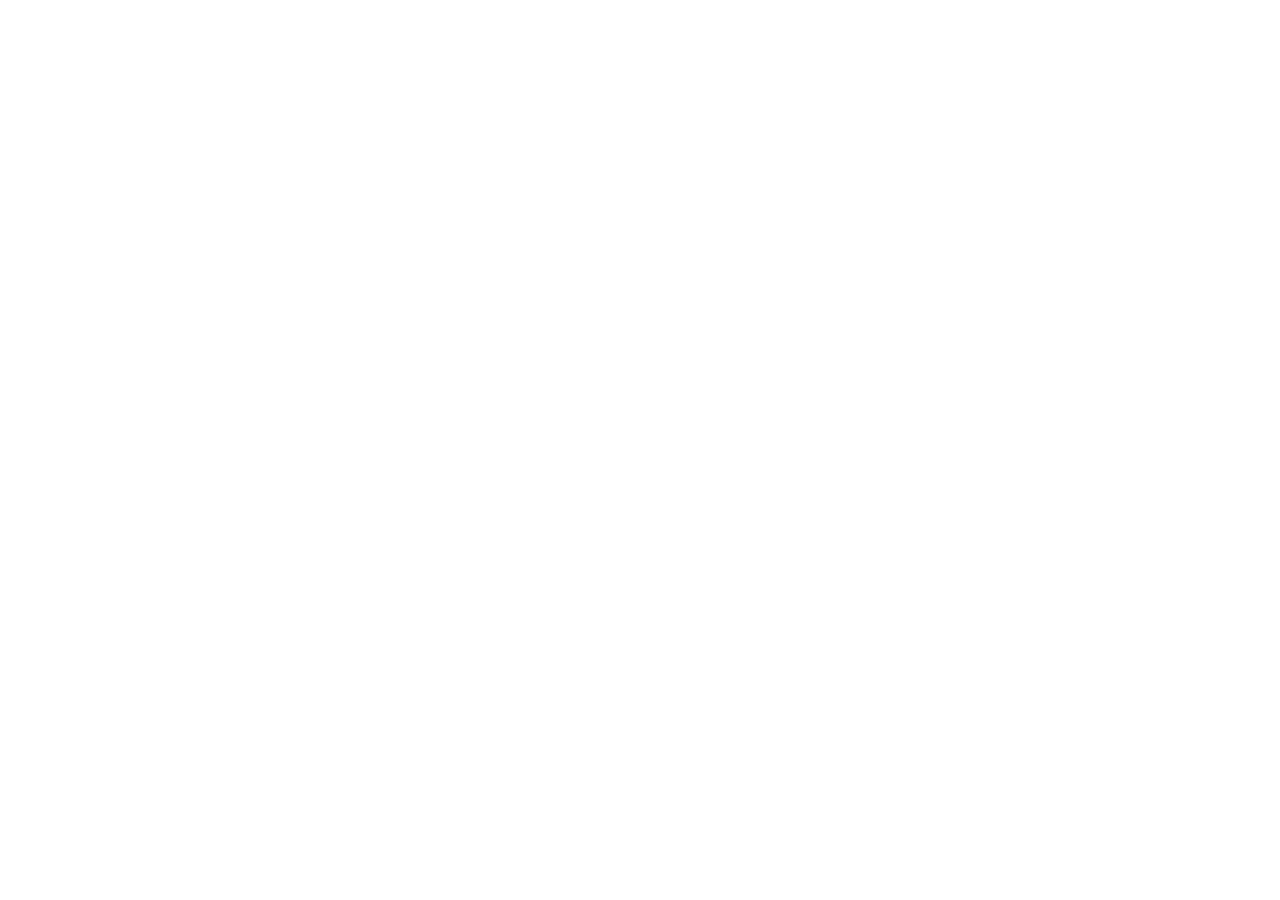
==== index.html @ 1568532e "Add files via upload" ====
<!doctype html>
<html lang="es" class="scroll-smooth">
  <head>
    <meta charset="UTF-8" />
    <meta name="viewport" content="width=device-width, initial-scale=1.0" />
    <title>AURA Moda Consciente | Ropa Cómoda y Sostenible</title>
    <meta
      name="description"
      content="Descubre moda cómoda, prendas atemporales y tejidos transpirables que cuidan tu piel. Viste con el equilibrio perfecto entre estilo, bienestar y durabilidad."
    />
    <meta name="author" content="AURA Moda Consciente" />
    <meta name="robots" content="index, follow" />
    <link rel="canonical" href="https://ais-pre-gx7wzboilc5jusbrta2dy4-578293741167.us-east1.run.app/" />

    <!-- OpenGraph / Facebook -->
    <meta property="og:type" content="website" />
    <meta property="og:locale" content="es_ES" />
    <meta property="og:site_name" content="AURA Moda Consciente" />
    <meta property="og:title" content="AURA Moda Consciente | Ropa Cómoda y Sostenible" />
    <meta
      property="og:description"
      content="Descubre moda cómoda, prendas atemporales y tejidos transpirables que cuidan tu piel. Viste con el equilibrio perfecto entre estilo, bienestar y durabilidad."
    />
    <meta property="og:image" content="/src/assets/images/hero_clothing_lookbook_1790697575080.jpg" />

    <!-- Twitter / X -->
    <meta name="twitter:card" content="summary_large_image" />
    <meta name="twitter:title" content="AURA Moda Consciente | Ropa Cómoda y Sostenible" />
    <meta
      name="twitter:description"
      content="Descubre moda cómoda, prendas atemporales y tejidos transpirables que cuidan tu piel. Viste con el equilibrio perfecto entre estilo, bienestar y durabilidad."
    />
    <meta name="twitter:image" content="/src/assets/images/hero_clothing_lookbook_1790697575080.jpg" />

    <!-- Fonts: Plus Jakarta Sans & Cormorant Garamond -->
    <link rel="preconnect" href="https://fonts.googleapis.com" />
    <link rel="preconnect" href="https://fonts.gstatic.com" crossorigin />
    <link
      href="https://fonts.googleapis.com/css2?family=Cormorant+Garamond:ital,wght@0,400;0,500;0,600;0,700;1,400&family=Plus+Jakarta+Sans:wght@300;400;500;600;700&display=swap"
      rel="stylesheet"
    />

    <!-- Schema.org JSON-LD Structured Data -->
    <script type="application/ld+json">
    {
      "@context": "https://schema.org",
      "@graph": [
        {
          "@type": "ClothingStore",
          "name": "AURA Moda Consciente",
          "description": "Prendas de vestir cómodas, tejidos transpirables y diseño atemporal para hombre y mujer.",
          "currenciesAccepted": "EUR",
          "paymentAccepted": "Credit Card, PayPal, Apple Pay",
          "priceRange": "€€",
          "areaServed": "ES",
          "hasOfferCatalog": {
            "@type": "OfferCatalog",
            "name": "Colección Esencial y Atemporal",
            "itemListElement": [
              {
                "@type": "Offer",
                "itemOffered": {
                  "@type": "Product",
                  "name": "Pantalón de Lino Estructurado",
                  "description": "Ajuste superior, tejido transpirable y máxima libertad de movimiento."
                }
              },
              {
                "@type": "Offer",
                "itemOffered": {
                  "@type": "Product",
                  "name": "Camiseta Algodón Orgánico 240g",
                  "description": "Tejido de alta retención, suave al tacto y no pierde su forma."
                }
              }
            ]
          }
        },
        {
          "@type": "FAQPage",
          "mainEntity": [
            {
              "@type": "Question",
              "name": "¿Cómo saber cuál es mi talla exacta?",
              "acceptedAnswer": {
                "@type": "Answer",
                "text": "Cada prenda incluye una tabla de medidas reales en centímetros y un recomendador interactivo. Si dudas entre dos tallas, nuestras devoluciones son 100% gratuitas."
              }
            },
            {
              "@type": "Question",
              "name": "¿Qué materiales utilizan en sus prendas?",
              "acceptedAnswer": {
                "@type": "Answer",
                "text": "Trabajamos exclusivamente con fibras naturales y certificadas: algodón orgánico GOTS, lino europeo lavado y Tencel Lyocell transpirable e hipoalergénico."
              }
            },
            {
              "@type": "Question",
              "name": "¿Cuánto tardan los envíos y cómo funcionan las devoluciones?",
              "acceptedAnswer": {
                "@type": "Answer",
                "text": "Los envíos a península se entregan en 24-48 horas laborables. Tienes 30 días para probarte la ropa en casa con recogida a domicilio sin coste alguno."
              }
            }
          ]
        }
      ]
    }
    </script>
  </head>
  <body class="bg-[#FAF9F5] text-slate-900 antialiased selection:bg-amber-200 selection:text-slate-900 font-sans">
    <div id="root"></div>
    <script type="module" src="/src/main.tsx"></script>
  </body>
</html>
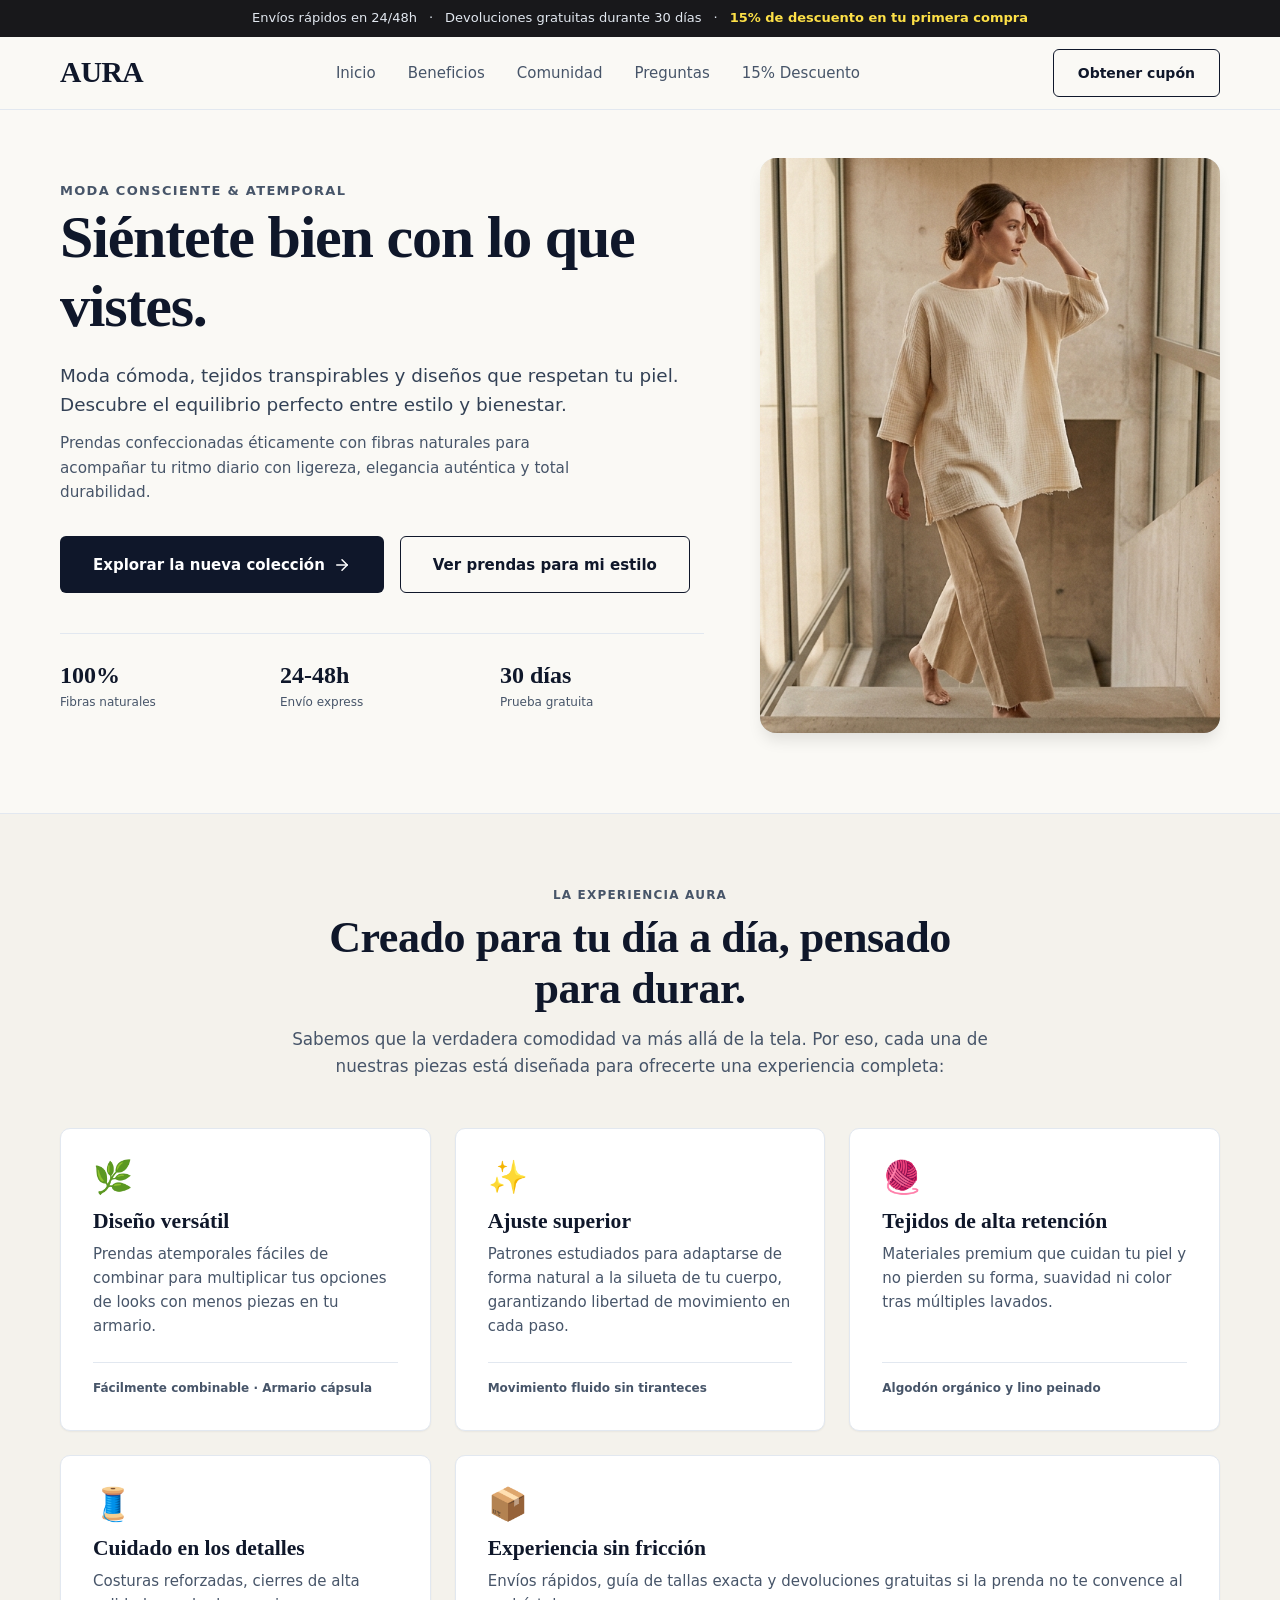
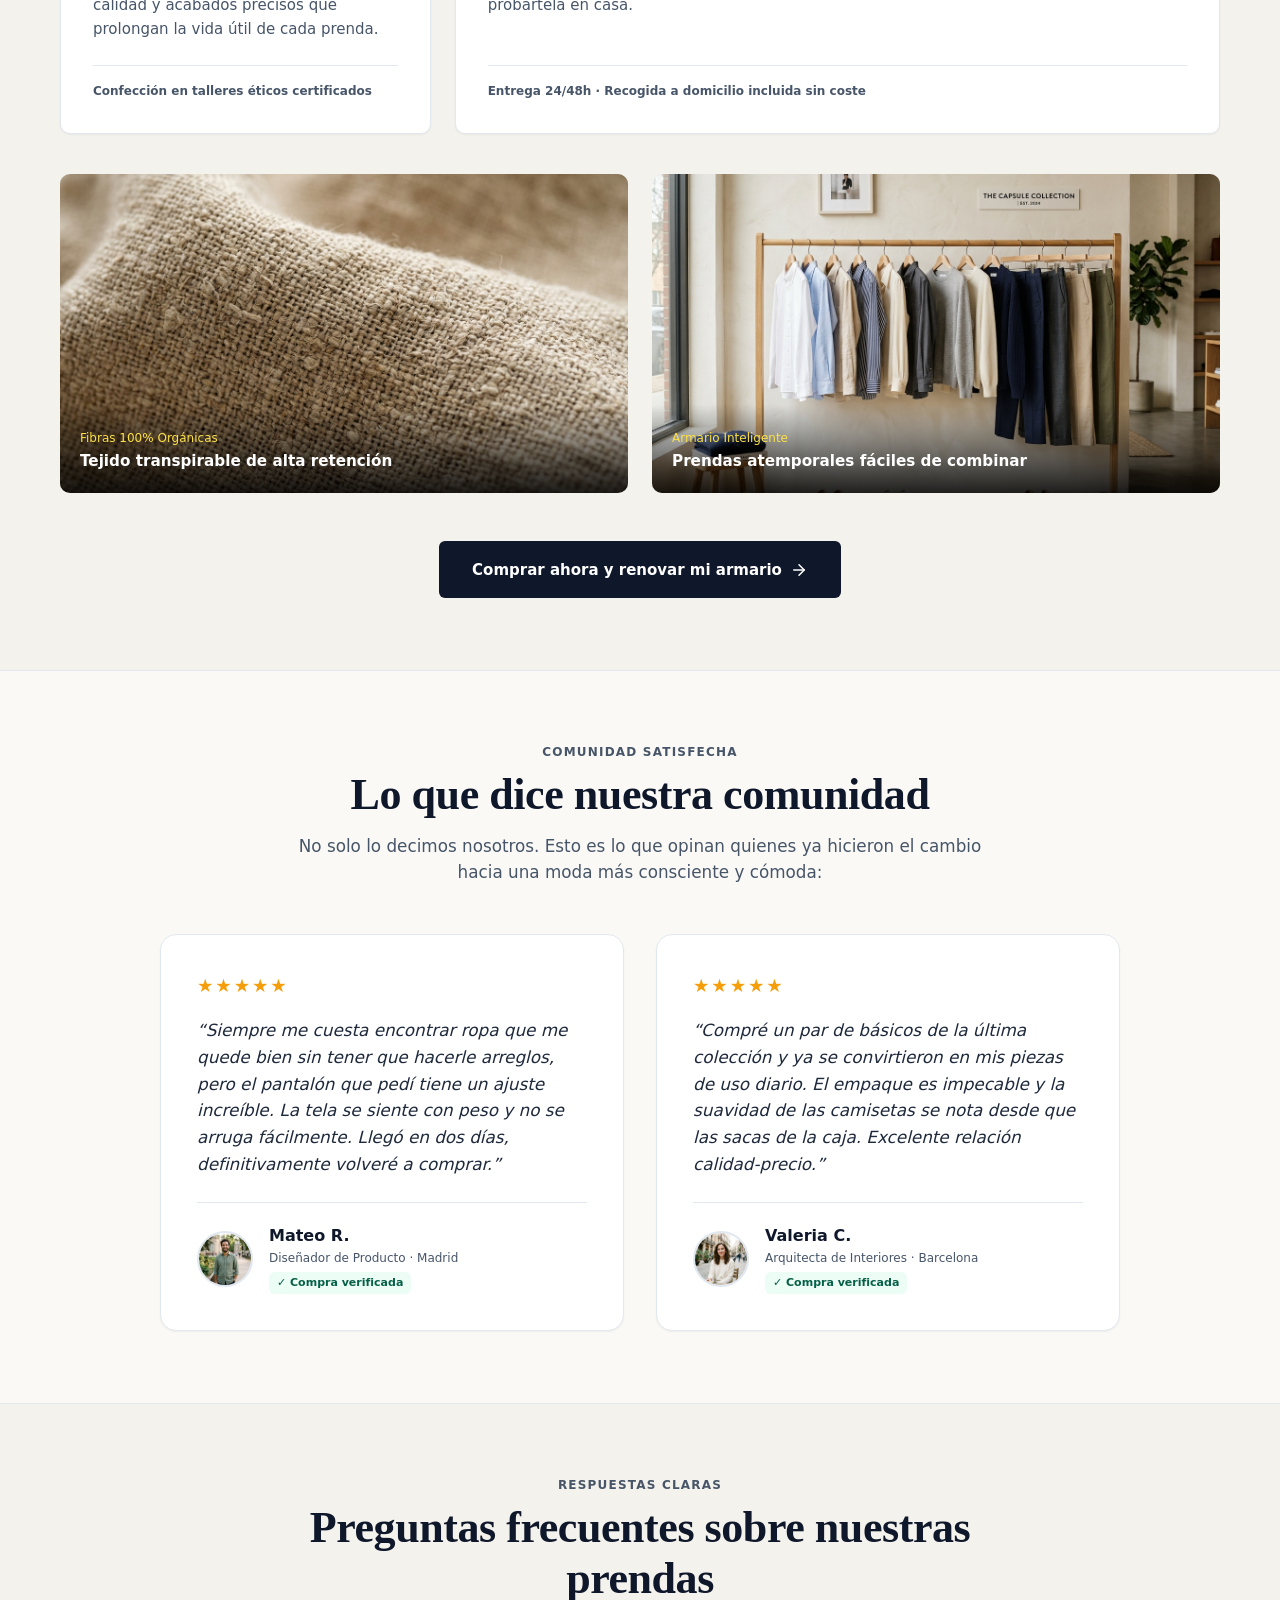
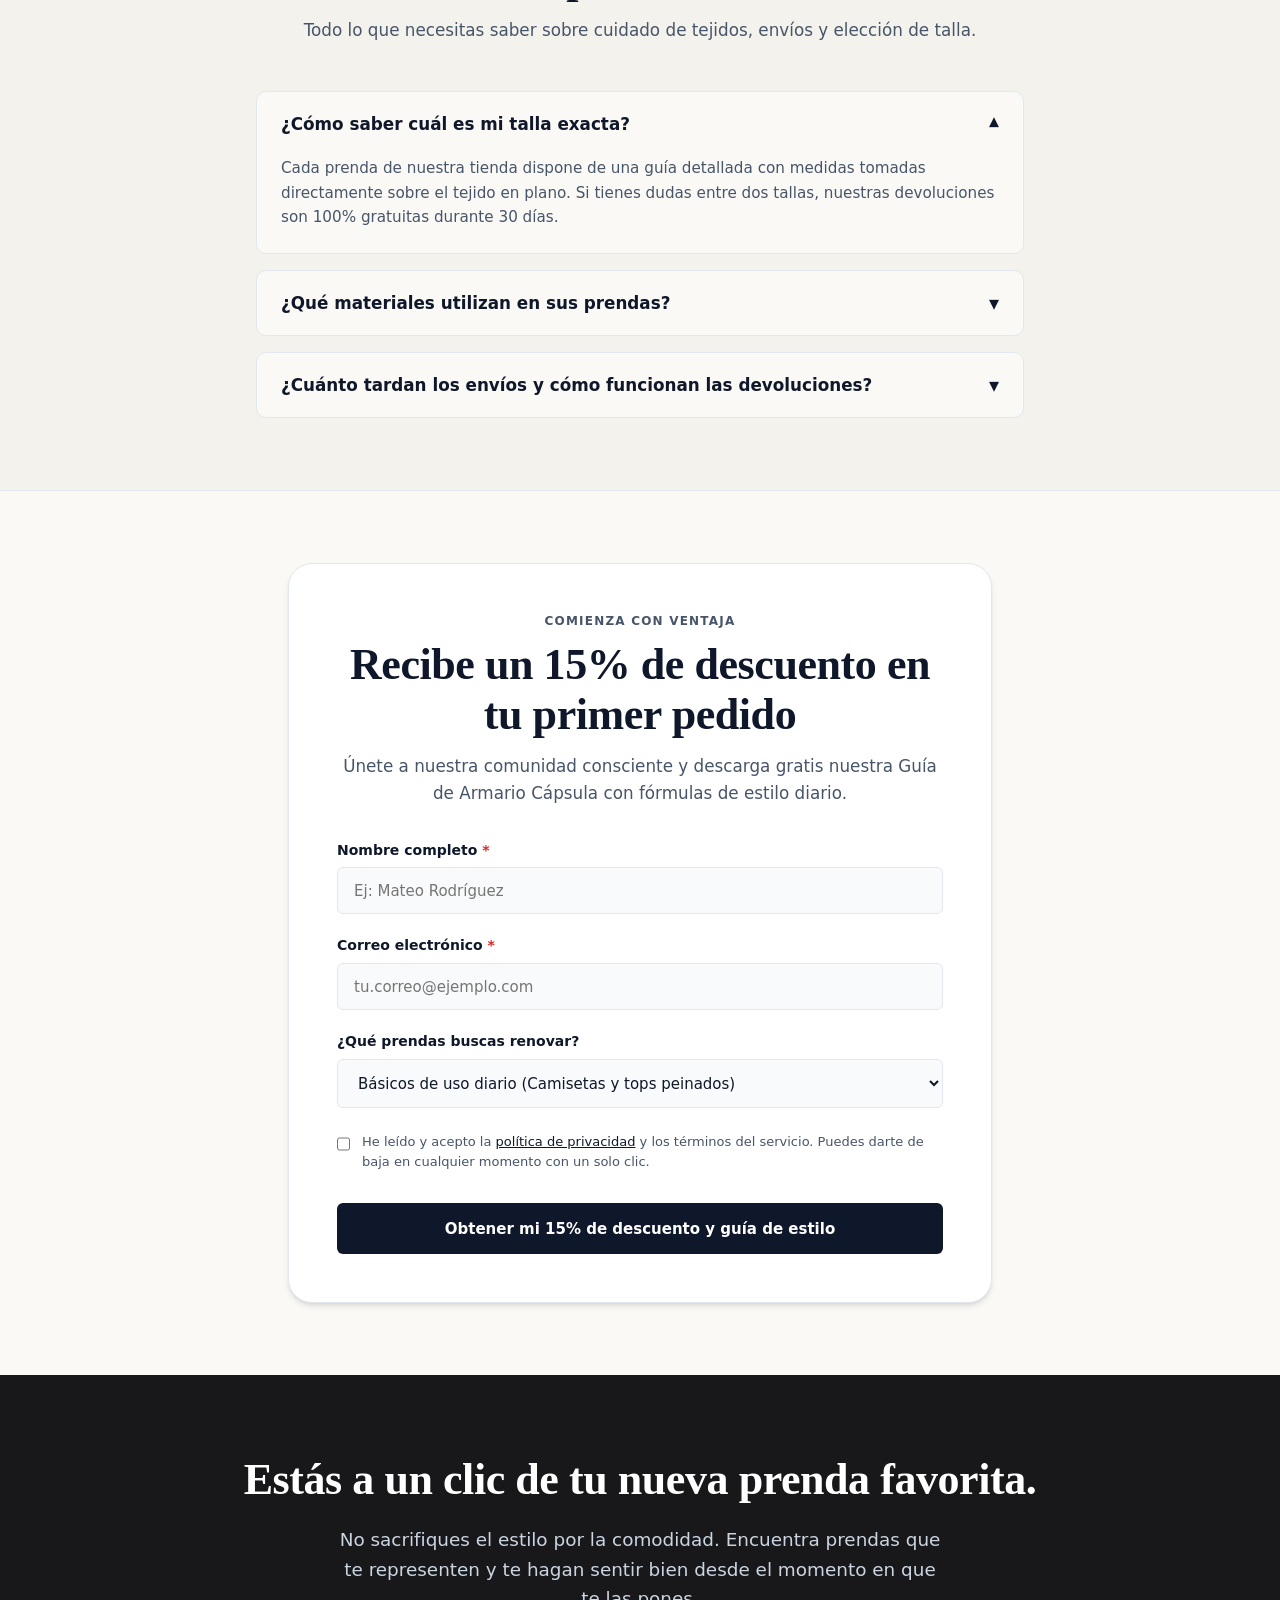
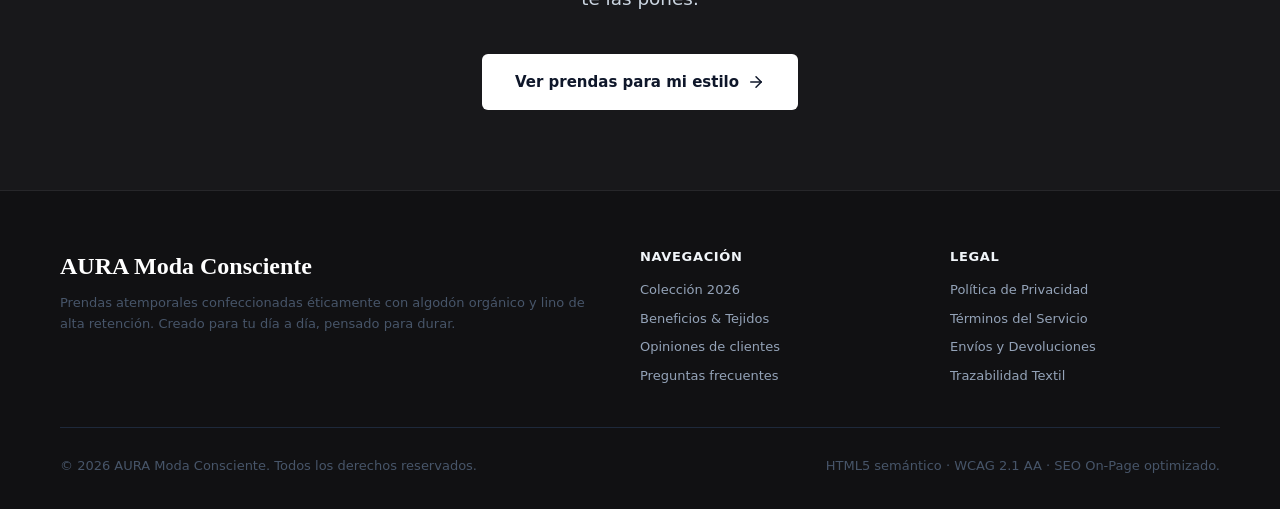
==== commit b3dddb40: "feat: cambios en index.html" ====
--- a/index.html
+++ b/index.html
@@ -1,117 +1,1538 @@
-<!doctype html>
+<!DOCTYPE html>
 <html lang="es" class="scroll-smooth">
-  <head>
-    <meta charset="UTF-8" />
-    <meta name="viewport" content="width=device-width, initial-scale=1.0" />
-    <title>AURA Moda Consciente | Ropa Cómoda y Sostenible</title>
-    <meta
-      name="description"
-      content="Descubre moda cómoda, prendas atemporales y tejidos transpirables que cuidan tu piel. Viste con el equilibrio perfecto entre estilo, bienestar y durabilidad."
-    />
-    <meta name="author" content="AURA Moda Consciente" />
-    <meta name="robots" content="index, follow" />
-    <link rel="canonical" href="https://ais-pre-gx7wzboilc5jusbrta2dy4-578293741167.us-east1.run.app/" />
-
-    <!-- OpenGraph / Facebook -->
-    <meta property="og:type" content="website" />
-    <meta property="og:locale" content="es_ES" />
-    <meta property="og:site_name" content="AURA Moda Consciente" />
-    <meta property="og:title" content="AURA Moda Consciente | Ropa Cómoda y Sostenible" />
-    <meta
-      property="og:description"
-      content="Descubre moda cómoda, prendas atemporales y tejidos transpirables que cuidan tu piel. Viste con el equilibrio perfecto entre estilo, bienestar y durabilidad."
-    />
-    <meta property="og:image" content="/src/assets/images/hero_clothing_lookbook_1790697575080.jpg" />
-
-    <!-- Twitter / X -->
-    <meta name="twitter:card" content="summary_large_image" />
-    <meta name="twitter:title" content="AURA Moda Consciente | Ropa Cómoda y Sostenible" />
-    <meta
-      name="twitter:description"
-      content="Descubre moda cómoda, prendas atemporales y tejidos transpirables que cuidan tu piel. Viste con el equilibrio perfecto entre estilo, bienestar y durabilidad."
-    />
-    <meta name="twitter:image" content="/src/assets/images/hero_clothing_lookbook_1790697575080.jpg" />
-
-    <!-- Fonts: Plus Jakarta Sans & Cormorant Garamond -->
-    <link rel="preconnect" href="https://fonts.googleapis.com" />
-    <link rel="preconnect" href="https://fonts.gstatic.com" crossorigin />
-    <link
-      href="https://fonts.googleapis.com/css2?family=Cormorant+Garamond:ital,wght@0,400;0,500;0,600;0,700;1,400&family=Plus+Jakarta+Sans:wght@300;400;500;600;700&display=swap"
-      rel="stylesheet"
-    />
-
-    <!-- Schema.org JSON-LD Structured Data -->
-    <script type="application/ld+json">
-    {
-      "@context": "https://schema.org",
-      "@graph": [
-        {
-          "@type": "ClothingStore",
-          "name": "AURA Moda Consciente",
-          "description": "Prendas de vestir cómodas, tejidos transpirables y diseño atemporal para hombre y mujer.",
-          "currenciesAccepted": "EUR",
-          "paymentAccepted": "Credit Card, PayPal, Apple Pay",
-          "priceRange": "€€",
-          "areaServed": "ES",
-          "hasOfferCatalog": {
-            "@type": "OfferCatalog",
-            "name": "Colección Esencial y Atemporal",
-            "itemListElement": [
-              {
-                "@type": "Offer",
-                "itemOffered": {
-                  "@type": "Product",
-                  "name": "Pantalón de Lino Estructurado",
-                  "description": "Ajuste superior, tejido transpirable y máxima libertad de movimiento."
-                }
-              },
-              {
-                "@type": "Offer",
-                "itemOffered": {
-                  "@type": "Product",
-                  "name": "Camiseta Algodón Orgánico 240g",
-                  "description": "Tejido de alta retención, suave al tacto y no pierde su forma."
-                }
-              }
-            ]
+<head>
+  <meta charset="UTF-8">
+  <meta name="viewport" content="width=device-width, initial-scale=1.0">
+  
+  <!-- SEO ON-PAGE BÁSICO (WCAG & Motores de Búsqueda) -->
+  <title>AURA Moda Consciente | Ropa Cómoda y Sostenible</title>
+  <meta name="description" content="Descubre moda cómoda, prendas atemporales y tejidos transpirables que cuidan tu piel. Viste con el equilibrio perfecto entre estilo, bienestar y durabilidad.">
+  <meta name="robots" content="index, follow">
+  <link rel="canonical" href="https://ais-pre-gx7wzboilc5jusbrta2dy4-578293741167.us-east1.run.app/">
+
+  <!-- Open Graph / Redes Sociales -->
+  <meta property="og:type" content="website">
+  <meta property="og:locale" content="es_ES">
+  <meta property="og:site_name" content="AURA Moda Consciente">
+  <meta property="og:title" content="AURA Moda Consciente | Ropa Cómoda y Sostenible">
+  <meta property="og:description" content="Descubre moda cómoda, prendas atemporales y tejidos transpirables que cuidan tu piel. Viste con el equilibrio perfecto entre estilo, bienestar y durabilidad.">
+  <meta property="og:image" content="https://images.unsplash.com/photo-1515886657613-9f3515b0c78f?auto=format&fit=crop&w=1200&q=80">
+
+  <!-- Twitter Card -->
+  <meta name="twitter:card" content="summary_large_image">
+  <meta name="twitter:title" content="AURA Moda Consciente | Ropa Cómoda y Sostenible">
+  <meta name="twitter:description" content="Descubre moda cómoda, prendas atemporales y tejidos transpirables que cuidan tu piel. Viste con el equilibrio perfecto entre estilo, bienestar y durabilidad.">
+
+  <!-- Tipografías de Google Fonts -->
+  <link rel="preconnect" href="https://fonts.googleapis.com">
+  <link rel="preconnect" href="https://fonts.gstatic.com" crossorigin>
+  <link href="https://fonts.googleapis.com/css2?family=Cormorant+Garamond:ital,wght@0,600;0,700;1,400&family=Plus+Jakarta+Sans:wght@400;500;600;700&display=swap" rel="stylesheet">
+
+  <!-- Schema.org Datos Estructurados JSON-LD -->
+  <script type="application/ld+json">
+  {
+    "@context": "https://schema.org",
+    "@graph": [
+      {
+        "@type": "ClothingStore",
+        "name": "AURA Moda Consciente",
+        "description": "Prendas de vestir cómodas, tejidos transpirables y diseño atemporal para hombre y mujer.",
+        "currenciesAccepted": "EUR",
+        "priceRange": "€€",
+        "areaServed": "ES"
+      },
+      {
+        "@type": "FAQPage",
+        "mainEntity": [
+          {
+            "@type": "Question",
+            "name": "¿Cómo saber cuál es mi talla exacta?",
+            "acceptedAnswer": {
+              "@type": "Answer",
+              "text": "Cada prenda incluye medidas reales en centímetros y un recomendador interactivo. Si dudas, las devoluciones son 100% gratuitas."
+            }
+          },
+          {
+            "@type": "Question",
+            "name": "¿Qué materiales utilizan en sus prendas?",
+            "acceptedAnswer": {
+              "@type": "Answer",
+              "text": "Trabajamos exclusivamente con fibras naturales y certificadas: algodón orgánico GOTS y lino europeo lavado."
+            }
           }
-        },
-        {
-          "@type": "FAQPage",
-          "mainEntity": [
-            {
-              "@type": "Question",
-              "name": "¿Cómo saber cuál es mi talla exacta?",
-              "acceptedAnswer": {
-                "@type": "Answer",
-                "text": "Cada prenda incluye una tabla de medidas reales en centímetros y un recomendador interactivo. Si dudas entre dos tallas, nuestras devoluciones son 100% gratuitas."
-              }
-            },
-            {
-              "@type": "Question",
-              "name": "¿Qué materiales utilizan en sus prendas?",
-              "acceptedAnswer": {
-                "@type": "Answer",
-                "text": "Trabajamos exclusivamente con fibras naturales y certificadas: algodón orgánico GOTS, lino europeo lavado y Tencel Lyocell transpirable e hipoalergénico."
-              }
-            },
-            {
-              "@type": "Question",
-              "name": "¿Cuánto tardan los envíos y cómo funcionan las devoluciones?",
-              "acceptedAnswer": {
-                "@type": "Answer",
-                "text": "Los envíos a península se entregan en 24-48 horas laborables. Tienes 30 días para probarte la ropa en casa con recogida a domicilio sin coste alguno."
-              }
+        ]
+      }
+    ]
+  }
+  </script>
+
+  <!-- CSS INTEGRADO (Mobile First, WCAG 2.1 AA contraste >= 4.5:1 y foco visible) -->
+  <style>
+    /* Variables y Reset */
+    :root {
+      --font-body: 'Plus Jakarta Sans', system-ui, -apple-system, sans-serif;
+      --font-display: 'Cormorant Garamond', Georgia, serif;
+      --bg-canvas: #FAF9F5;
+      --bg-surface: #FFFFFF;
+      --bg-subtle: #F4F2EC;
+      --bg-dark: #18181B;
+      --bg-footer: #111113;
+      --text-main: #0F172A;
+      --text-muted: #475569;
+      --text-light: #F8FAFC;
+      --accent: #1E293B;
+      --border-subtle: #E2E8F0;
+      --error-bg: #FEF2F2;
+      --error-border: #DC2626;
+      --error-text: #991B1B;
+      --success-bg: #ECFDF5;
+      --success-border: #059669;
+      --success-text: #065F46;
+      --focus-ring: #0F172A;
+      --radius-sm: 6px;
+      --radius-md: 10px;
+      --radius-lg: 16px;
+      --radius-xl: 24px;
+      --shadow-sm: 0 1px 2px 0 rgba(0, 0, 0, 0.05);
+      --shadow-md: 0 4px 6px -1px rgba(0, 0, 0, 0.1), 0 2px 4px -2px rgba(0, 0, 0, 0.1);
+      --shadow-lg: 0 10px 15px -3px rgba(0, 0, 0, 0.1);
+    }
+
+    *, *::before, *::after {
+      box-sizing: border-box;
+      margin: 0;
+      padding: 0;
+    }
+
+    html {
+      font-family: var(--font-body);
+      color: var(--text-main);
+      background-color: var(--bg-canvas);
+      line-height: 1.6;
+      -webkit-font-smoothing: antialiased;
+      scroll-behavior: smooth;
+    }
+
+    @media (prefers-reduced-motion: reduce) {
+      html {
+        scroll-behavior: auto;
+      }
+      *, *::before, *::after {
+        animation-duration: 0.01ms !important;
+        transition-duration: 0.01ms !important;
+      }
+    }
+
+    /* WCAG 2.1 AA: Estados de foco de alto contraste para teclado */
+    :focus-visible {
+      outline: 3px solid var(--focus-ring) !important;
+      outline-offset: 3px !important;
+    }
+
+    /* Tipografía y Jerarquía */
+    h1, h2, h3, .font-serif {
+      font-family: var(--font-display);
+      line-height: 1.15;
+      font-weight: 700;
+      color: var(--text-main);
+    }
+
+    h1 {
+      font-size: clamp(2.25rem, 5vw + 1rem, 3.75rem);
+      letter-spacing: -0.02em;
+    }
+
+    h2 {
+      font-size: clamp(1.85rem, 3.5vw + 0.5rem, 2.75rem);
+      letter-spacing: -0.01em;
+    }
+
+    h3 {
+      font-size: 1.25rem;
+    }
+
+    p {
+      color: var(--text-muted);
+    }
+
+    a {
+      color: inherit;
+      text-decoration: none;
+    }
+
+    img {
+      max-width: 100%;
+      height: auto;
+      display: block;
+    }
+
+    /* Contenedores y Layout */
+    .container {
+      width: 100%;
+      max-width: 1200px;
+      margin-left: auto;
+      margin-right: auto;
+      padding-left: 1.25rem;
+      padding-right: 1.25rem;
+    }
+
+    /* Skip Link de Accesibilidad */
+    .skip-link {
+      position: absolute;
+      top: -9999px;
+      left: 1rem;
+      background: var(--text-main);
+      color: #fff;
+      padding: 0.75rem 1.25rem;
+      z-index: 100;
+      border-radius: var(--radius-sm);
+      font-weight: 600;
+      text-decoration: none;
+    }
+    .skip-link:focus {
+      top: 1rem;
+    }
+
+    /* Banner Superior */
+    .top-bar {
+      background-color: var(--bg-dark);
+      color: #e2e8f0;
+      font-size: 0.8125rem;
+      padding: 0.5rem 1rem;
+      text-align: center;
+      display: flex;
+      justify-content: center;
+      align-items: center;
+      gap: 0.75rem;
+      flex-wrap: wrap;
+    }
+    .top-bar span.accent {
+      color: #fde047;
+      font-weight: 600;
+    }
+
+    /* Header y Navegación (Top Bar Contract de 3 Zonas) */
+    .site-header {
+      position: sticky;
+      top: 0;
+      background-color: rgba(250, 249, 245, 0.95);
+      backdrop-filter: blur(8px);
+      border-bottom: 1px solid var(--border-subtle);
+      z-index: 50;
+      transition: background-color 0.2s ease;
+    }
+    .header-inner {
+      display: flex;
+      align-items: center;
+      justify-content: space-between;
+      height: 4.5rem;
+    }
+    .brand-logo {
+      font-family: var(--font-display);
+      font-size: 1.85rem;
+      font-weight: 700;
+      color: var(--text-main);
+      letter-spacing: -0.02em;
+    }
+
+    .main-nav {
+      display: none;
+    }
+    .nav-links {
+      display: flex;
+      list-style: none;
+      gap: 2rem;
+      align-items: center;
+    }
+    .nav-links a {
+      font-size: 0.9375rem;
+      font-weight: 500;
+      color: var(--text-muted);
+      transition: color 0.15s ease;
+      padding: 0.25rem 0;
+    }
+    .nav-links a:hover {
+      color: var(--text-main);
+    }
+
+    .header-actions {
+      display: flex;
+      align-items: center;
+      gap: 1rem;
+    }
+
+    .btn {
+      display: inline-flex;
+      align-items: center;
+      justify-content: center;
+      gap: 0.5rem;
+      font-family: var(--font-body);
+      font-size: 0.875rem;
+      font-weight: 600;
+      padding: 0.75rem 1.5rem;
+      border-radius: var(--radius-sm);
+      cursor: pointer;
+      transition: all 0.2s ease;
+      border: 1px solid transparent;
+      text-decoration: none;
+      white-space: nowrap;
+    }
+    .btn-primary {
+      background-color: var(--text-main);
+      color: #fff;
+    }
+    .btn-primary:hover {
+      background-color: #27272a;
+      transform: translateY(-1px);
+      box-shadow: var(--shadow-md);
+    }
+    .btn-secondary {
+      background-color: transparent;
+      border-color: var(--text-main);
+      color: var(--text-main);
+    }
+    .btn-secondary:hover {
+      background-color: var(--text-main);
+      color: #fff;
+    }
+    .btn-light {
+      background-color: #fff;
+      color: var(--text-main);
+    }
+    .btn-light:hover {
+      background-color: #f1f5f9;
+      transform: translateY(-1px);
+    }
+    .btn-lg {
+      padding: 0.95rem 2rem;
+      font-size: 0.9375rem;
+    }
+
+    .menu-toggle {
+      display: flex;
+      align-items: center;
+      justify-content: center;
+      background: none;
+      border: 1px solid var(--border-subtle);
+      border-radius: var(--radius-sm);
+      padding: 0.5rem;
+      cursor: pointer;
+      color: var(--text-main);
+    }
+
+    /* Mobile Nav Drawer */
+    .mobile-nav-panel {
+      display: none;
+      background: var(--bg-canvas);
+      border-bottom: 1px solid var(--border-subtle);
+      padding: 1.5rem;
+      box-shadow: var(--shadow-lg);
+    }
+    .mobile-nav-panel.open {
+      display: block;
+    }
+    .mobile-nav-list {
+      list-style: none;
+      display: flex;
+      flex-direction: column;
+      gap: 1rem;
+    }
+    .mobile-nav-list a {
+      font-size: 1.05rem;
+      font-weight: 600;
+      color: var(--text-main);
+      display: block;
+      padding: 0.4rem 0;
+    }
+
+    /* Hero Section */
+    .hero-section {
+      padding: 3rem 0 5rem;
+      position: relative;
+    }
+    .hero-grid {
+      display: grid;
+      grid-template-columns: 1fr;
+      gap: 2.5rem;
+      align-items: center;
+    }
+    .hero-kicker {
+      font-size: 0.8125rem;
+      font-weight: 700;
+      text-transform: uppercase;
+      letter-spacing: 0.1em;
+      color: var(--text-muted);
+      margin-bottom: 0.75rem;
+    }
+    .hero-subtitle {
+      font-size: 1.15rem;
+      color: #334155;
+      margin: 1.25rem 0 0.75rem;
+      font-weight: 500;
+    }
+    .hero-desc {
+      font-size: 0.95rem;
+      color: var(--text-muted);
+      margin-bottom: 2rem;
+      max-width: 34rem;
+    }
+    .hero-cta-group {
+      display: flex;
+      flex-direction: column;
+      gap: 1rem;
+    }
+    .hero-trust-row {
+      display: grid;
+      grid-template-columns: repeat(3, 1fr);
+      gap: 1rem;
+      margin-top: 2.5rem;
+      padding-top: 1.75rem;
+      border-top: 1px solid var(--border-subtle);
+    }
+    .hero-trust-item strong {
+      display: block;
+      font-family: var(--font-display);
+      font-size: 1.5rem;
+      color: var(--text-main);
+      line-height: 1.1;
+    }
+    .hero-trust-item span {
+      font-size: 0.75rem;
+      color: var(--text-muted);
+    }
+    .hero-image-wrap {
+      border-radius: var(--radius-lg);
+      overflow: hidden;
+      box-shadow: var(--shadow-lg);
+      background-color: var(--border-subtle);
+      aspect-ratio: 4 / 5;
+    }
+    .hero-image-wrap img {
+      width: 100%;
+      height: 100%;
+      object-fit: cover;
+    }
+
+    /* Sección Beneficios */
+    .section-padding {
+      padding: 4.5rem 0;
+    }
+    .bg-subtle {
+      background-color: var(--bg-subtle);
+      border-top: 1px solid var(--border-subtle);
+      border-bottom: 1px solid var(--border-subtle);
+    }
+    .section-header {
+      text-align: center;
+      max-width: 44rem;
+      margin: 0 auto 3rem;
+    }
+    .section-kicker {
+      display: block;
+      font-size: 0.75rem;
+      font-weight: 700;
+      text-transform: uppercase;
+      letter-spacing: 0.1em;
+      color: var(--text-muted);
+      margin-bottom: 0.5rem;
+    }
+    .section-header p {
+      font-size: 1.05rem;
+      margin-top: 0.75rem;
+    }
+
+    .benefits-grid {
+      display: grid;
+      grid-template-columns: 1fr;
+      gap: 1.5rem;
+    }
+    .benefit-card {
+      background-color: var(--bg-surface);
+      border: 1px solid var(--border-subtle);
+      border-radius: var(--radius-md);
+      padding: 2rem;
+      box-shadow: var(--shadow-sm);
+      display: flex;
+      flex-direction: column;
+      justify-content: space-between;
+    }
+    .benefit-icon {
+      font-size: 2rem;
+      margin-bottom: 1rem;
+      line-height: 1;
+    }
+    .benefit-card h3 {
+      font-size: 1.35rem;
+      margin-bottom: 0.5rem;
+    }
+    .benefit-card p {
+      font-size: 0.9375rem;
+      line-height: 1.6;
+    }
+    .benefit-card .card-footer {
+      margin-top: 1.5rem;
+      padding-top: 1rem;
+      border-top: 1px solid var(--border-subtle);
+      font-size: 0.75rem;
+      font-weight: 600;
+      color: var(--text-muted);
+    }
+
+    /* Galería de Tejidos / Showcase */
+    .fabric-showcase {
+      display: grid;
+      grid-template-columns: 1fr;
+      gap: 1.5rem;
+      margin: 2.5rem 0;
+    }
+    .showcase-item {
+      position: relative;
+      border-radius: var(--radius-md);
+      overflow: hidden;
+      aspect-ratio: 16 / 9;
+      background: #e2e8f0;
+    }
+    .showcase-item img {
+      width: 100%;
+      height: 100%;
+      object-fit: cover;
+    }
+    .showcase-caption {
+      position: absolute;
+      bottom: 0;
+      left: 0;
+      right: 0;
+      padding: 1.25rem;
+      background: linear-gradient(to top, rgba(0,0,0,0.85), transparent);
+      color: #fff;
+    }
+    .showcase-caption strong {
+      display: block;
+      font-size: 0.95rem;
+    }
+    .showcase-caption span {
+      font-size: 0.75rem;
+      color: #fde047;
+    }
+
+    /* Testimonios */
+    .testimonials-grid {
+      display: grid;
+      grid-template-columns: 1fr;
+      gap: 2rem;
+      max-width: 60rem;
+      margin: 0 auto;
+    }
+    .testimonial-card {
+      background-color: var(--bg-surface);
+      border: 1px solid var(--border-subtle);
+      border-radius: var(--radius-lg);
+      padding: 2.25rem;
+      box-shadow: var(--shadow-sm);
+      display: flex;
+      flex-direction: column;
+      justify-content: space-between;
+    }
+    .stars {
+      color: #f59e0b;
+      font-size: 1.15rem;
+      margin-bottom: 1rem;
+      letter-spacing: 0.1em;
+    }
+    .quote-text {
+      font-style: italic;
+      font-size: 1.05rem;
+      color: #1e293b;
+      line-height: 1.6;
+      margin-bottom: 1.5rem;
+    }
+    .author-info {
+      display: flex;
+      align-items: center;
+      gap: 1rem;
+      padding-top: 1.25rem;
+      border-top: 1px solid var(--border-subtle);
+    }
+    .author-avatar {
+      width: 3.5rem;
+      height: 3.5rem;
+      border-radius: 50%;
+      object-fit: cover;
+      border: 2px solid var(--border-subtle);
+    }
+    .author-info cite {
+      font-style: normal;
+      font-weight: 700;
+      color: var(--text-main);
+      display: block;
+    }
+    .author-info .author-meta {
+      font-size: 0.75rem;
+      color: var(--text-muted);
+      display: block;
+    }
+    .verified-badge {
+      display: inline-block;
+      font-size: 0.6875rem;
+      font-weight: 700;
+      color: var(--success-text);
+      background-color: var(--success-bg);
+      padding: 0.15rem 0.5rem;
+      border-radius: var(--radius-sm);
+      margin-top: 0.25rem;
+    }
+
+    /* FAQ Acordeón */
+    .faq-container {
+      max-width: 48rem;
+      margin: 0 auto;
+      display: flex;
+      flex-direction: column;
+      gap: 1rem;
+    }
+    .faq-item {
+      background-color: var(--bg-canvas);
+      border: 1px solid var(--border-subtle);
+      border-radius: var(--radius-md);
+      overflow: hidden;
+    }
+    .faq-trigger {
+      width: 100%;
+      background: none;
+      border: none;
+      padding: 1.25rem 1.5rem;
+      text-align: left;
+      font-family: var(--font-body);
+      font-size: 1.05rem;
+      font-weight: 600;
+      color: var(--text-main);
+      display: flex;
+      align-items: center;
+      justify-content: space-between;
+      gap: 1rem;
+      cursor: pointer;
+    }
+    .faq-trigger:hover {
+      color: #334155;
+    }
+    .faq-icon {
+      font-size: 1.25rem;
+      transition: transform 0.25s ease;
+    }
+    .faq-trigger[aria-expanded="true"] .faq-icon {
+      transform: rotate(180deg);
+    }
+    .faq-content {
+      padding: 0 1.5rem 1.5rem;
+      font-size: 0.95rem;
+      color: var(--text-muted);
+    }
+    .faq-content[hidden] {
+      display: none;
+    }
+
+    /* Formulario de Registro Accesible */
+    .form-card {
+      background-color: var(--bg-surface);
+      border: 1px solid var(--border-subtle);
+      border-radius: var(--radius-xl);
+      padding: 2.5rem 1.5rem;
+      max-width: 44rem;
+      margin: 0 auto;
+      box-shadow: var(--shadow-md);
+    }
+    .form-group {
+      margin-bottom: 1.25rem;
+    }
+    .form-group label {
+      display: block;
+      font-size: 0.875rem;
+      font-weight: 600;
+      color: var(--text-main);
+      margin-bottom: 0.4rem;
+    }
+    .form-control {
+      width: 100%;
+      padding: 0.85rem 1rem;
+      font-family: var(--font-body);
+      font-size: 0.9375rem;
+      border: 1px solid var(--border-subtle);
+      border-radius: var(--radius-sm);
+      background-color: #f8fafc;
+      color: var(--text-main);
+      transition: border-color 0.2s, background-color 0.2s;
+    }
+    .form-control:focus {
+      background-color: #fff;
+      border-color: var(--text-main);
+    }
+    .form-control.input-error {
+      border-color: var(--error-border);
+      background-color: #fffbfb;
+    }
+
+    /* Mensajes de error WCAG: Icono + Texto + Color accesible */
+    .error-msg {
+      display: none;
+      align-items: center;
+      gap: 0.35rem;
+      font-size: 0.8125rem;
+      font-weight: 600;
+      color: var(--error-text);
+      margin-top: 0.35rem;
+    }
+    .error-msg.visible {
+      display: flex;
+    }
+
+    .checkbox-group {
+      display: flex;
+      align-items: flex-start;
+      gap: 0.75rem;
+      margin: 1.5rem 0 2rem;
+    }
+    .checkbox-group input[type="checkbox"] {
+      width: 1.15rem;
+      height: 1.15rem;
+      margin-top: 0.15rem;
+      accent-color: var(--text-main);
+      cursor: pointer;
+    }
+    .checkbox-group label {
+      font-size: 0.8125rem;
+      color: var(--text-muted);
+      cursor: pointer;
+      line-height: 1.5;
+    }
+    .checkbox-group a {
+      text-decoration: underline;
+      color: var(--text-main);
+    }
+
+    /* Estado de Éxito en Formulario */
+    .success-alert {
+      display: none;
+      background-color: var(--success-bg);
+      border: 1px solid var(--success-border);
+      border-radius: var(--radius-md);
+      padding: 2rem;
+      text-align: center;
+    }
+    .success-alert.visible {
+      display: block;
+    }
+    .coupon-code {
+      display: inline-block;
+      font-family: monospace;
+      font-size: 1.35rem;
+      font-weight: 700;
+      letter-spacing: 0.15em;
+      background: #fff;
+      padding: 0.5rem 1.25rem;
+      border-radius: var(--radius-sm);
+      border: 2px dashed var(--success-border);
+      margin: 1rem 0;
+      color: var(--success-text);
+    }
+
+    /* Sección de Cierre */
+    .closing-section {
+      background-color: var(--bg-dark);
+      color: #fff;
+      text-align: center;
+      padding: 5rem 0;
+    }
+    .closing-section h2 {
+      color: #fff;
+    }
+    .closing-section p {
+      color: #cbd5e1;
+      max-width: 38rem;
+      margin: 1.25rem auto 2.5rem;
+      font-size: 1.15rem;
+    }
+
+    /* Footer */
+    .site-footer {
+      background-color: var(--bg-footer);
+      color: #94a3b8;
+      font-size: 0.8125rem;
+      padding: 3.5rem 0 2rem;
+      border-top: 1px solid #27272a;
+    }
+    .footer-grid {
+      display: grid;
+      grid-template-columns: 1fr;
+      gap: 2.5rem;
+      margin-bottom: 2.5rem;
+    }
+    .footer-brand h4 {
+      font-family: var(--font-display);
+      font-size: 1.5rem;
+      color: #fff;
+      margin-bottom: 0.5rem;
+    }
+    .footer-links-col h5 {
+      color: #f1f5f9;
+      font-size: 0.8125rem;
+      text-transform: uppercase;
+      letter-spacing: 0.05em;
+      margin-bottom: 0.75rem;
+    }
+    .footer-links-col ul {
+      list-style: none;
+      display: flex;
+      flex-direction: column;
+      gap: 0.5rem;
+    }
+    .footer-links-col a:hover {
+      color: #fff;
+      text-decoration: underline;
+    }
+    .footer-bottom {
+      border-top: 1px solid #1e293b;
+      padding-top: 1.75rem;
+      display: flex;
+      flex-direction: column;
+      gap: 1rem;
+      align-items: center;
+      text-align: center;
+    }
+
+    /* Responsive (Mobile First Media Queries) */
+    @media (min-width: 640px) {
+      .hero-cta-group {
+        flex-direction: row;
+      }
+      .fabric-showcase {
+        grid-template-columns: repeat(2, 1fr);
+      }
+      .form-card {
+        padding: 3rem;
+      }
+      .footer-bottom {
+        flex-direction: row;
+        justify-content: space-between;
+        text-align: left;
+      }
+    }
+
+    @media (min-width: 768px) {
+      .benefits-grid {
+        grid-template-columns: repeat(2, 1fr);
+      }
+      .benefit-card.span-2 {
+        grid-column: span 2;
+      }
+      .testimonials-grid {
+        grid-template-columns: repeat(2, 1fr);
+      }
+      .footer-grid {
+        grid-template-columns: 2fr 1fr 1fr;
+      }
+    }
+
+    @media (min-width: 1024px) {
+      .main-nav {
+        display: block;
+      }
+      .menu-toggle {
+        display: none;
+      }
+      .hero-grid {
+        grid-template-columns: 7fr 5fr;
+        gap: 3.5rem;
+      }
+      .benefits-grid {
+        grid-template-columns: repeat(3, 1fr);
+      }
+      .benefit-card.span-2 {
+        grid-column: span 2;
+      }
+    }
+  </style>
+</head>
+<body>
+
+  <!-- Enlace accesible de salto al contenido -->
+  <a href="#hero" class="skip-link">Saltar al contenido principal</a>
+
+  <!-- Barra informativa superior -->
+  <aside class="top-bar" aria-label="Avisos de tienda y promociones">
+    <span>Envíos rápidos en 24/48h</span>
+    <span aria-hidden="true">·</span>
+    <span>Devoluciones gratuitas durante 30 días</span>
+    <span aria-hidden="true">·</span>
+    <span class="accent">15% de descuento en tu primera compra</span>
+  </aside>
+
+  <!-- [SECCIÓN HEADER / NAV] -->
+  <header class="site-header">
+    <div class="container header-inner">
+      <!-- Zona 1: Logo de la marca -->
+      <a href="#hero" class="brand-logo" aria-label="AURA Moda Consciente - Ir al inicio">
+        AURA
+      </a>
+
+      <!-- Zona 2: Menú de navegación principal con enlaces de ancla -->
+      <nav class="main-nav" aria-label="Navegación principal">
+        <ul class="nav-links">
+          <li><a href="#hero">Inicio</a></li>
+          <li><a href="#beneficios">Beneficios</a></li>
+          <li><a href="#testimonios">Comunidad</a></li>
+          <li><a href="#faq">Preguntas</a></li>
+          <li><a href="#registro">15% Descuento</a></li>
+        </ul>
+      </nav>
+
+      <!-- Zona 3: Botón CTA secundario & Menú móvil -->
+      <div class="header-actions">
+        <a href="#registro" class="btn btn-secondary">
+          Obtener cupón
+        </a>
+        <button type="button" class="menu-toggle" id="menuToggleBtn" aria-expanded="false" aria-controls="mobileMenu" aria-label="Abrir menú de navegación">
+          <svg width="24" height="24" viewBox="0 0 24 24" fill="none" stroke="currentColor" stroke-width="2" stroke-linecap="round" stroke-linejoin="round" aria-hidden="true"><line x1="3" y1="12" x2="21" y2="12"></line><line x1="3" y1="6" x2="21" y2="6"></line><line x1="3" y1="18" x2="21" y2="18"></line></svg>
+        </button>
+      </div>
+    </div>
+
+    <!-- Menú desplegable móvil -->
+    <div class="mobile-nav-panel" id="mobileMenu" hidden>
+      <ul class="mobile-nav-list">
+        <li><a href="#hero" class="mobile-nav-link">Inicio</a></li>
+        <li><a href="#beneficios" class="mobile-nav-link">Beneficios</a></li>
+        <li><a href="#testimonios" class="mobile-nav-link">Comunidad</a></li>
+        <li><a href="#faq" class="mobile-nav-link">Preguntas frecuentes</a></li>
+        <li><a href="#registro" class="mobile-nav-link">Registro & 15% Descuento</a></li>
+      </ul>
+    </div>
+  </header>
+
+  <!-- CONTENIDO PRINCIPAL -->
+  <main id="main-content">
+
+    <!-- =========================================================================
+        [SECCIÓN 1: HEADER / HERO - Lo primero que ve el usuario]
+        H1: Siéntete bien con lo que vistes.
+        Subtítulo: Moda cómoda, tejidos transpirables y diseños que respetan tu piel. Descubre el equilibrio perfecto entre estilo y bienestar.
+        [Botón CTA 1]: Explorar la nueva colección
+        Descripción breve: máximo 30 palabras.
+    ========================================================================= -->
+    <section id="hero" class="hero-section" aria-labelledby="hero-heading">
+      <div class="container">
+        <div class="hero-grid">
+          <div>
+            <span class="hero-kicker">Moda Consciente & Atemporal</span>
+            <h1 id="hero-heading">Siéntete bien con lo que vistes.</h1>
+            <p class="hero-subtitle">
+              Moda cómoda, tejidos transpirables y diseños que respetan tu piel. Descubre el equilibrio perfecto entre estilo y bienestar.
+            </p>
+            <!-- Descripción breve (Exacto: 18 palabras, límite < 30) -->
+            <p class="hero-desc">
+              Prendas confeccionadas éticamente con fibras naturales para acompañar tu ritmo diario con ligereza, elegancia auténtica y total durabilidad.
+            </p>
+
+            <div class="hero-cta-group">
+              <a href="#beneficios" class="btn btn-primary btn-lg">
+                Explorar la nueva colección
+                <svg width="18" height="18" viewBox="0 0 24 24" fill="none" stroke="currentColor" stroke-width="2" stroke-linecap="round" stroke-linejoin="round" aria-hidden="true"><line x1="5" y1="12" x2="19" y2="12"></line><polyline points="12 5 19 12 12 19"></polyline></svg>
+              </a>
+              <a href="#registro" class="btn btn-secondary btn-lg">
+                Ver prendas para mi estilo
+              </a>
+            </div>
+
+            <div class="hero-trust-row">
+              <div class="hero-trust-item">
+                <strong>100%</strong>
+                <span>Fibras naturales</span>
+              </div>
+              <div class="hero-trust-item">
+                <strong>24-48h</strong>
+                <span>Envío express</span>
+              </div>
+              <div class="hero-trust-item">
+                <strong>30 días</strong>
+                <span>Prueba gratuita</span>
+              </div>
+            </div>
+          </div>
+
+          <div class="hero-image-wrap">
+            <img
+              src="/src/assets/images/hero_clothing_lookbook_1790697575080.jpg"
+              alt="Modelo luciendo conjunto de lino y algodón orgánico transpirable en tonos neutros y estilo relajado"
+              loading="eager"
+            >
+          </div>
+        </div>
+      </div>
+    </section>
+
+    <!-- =========================================================================
+        [SECCIÓN 2: BENEFICIOS - ¿Por qué elegirnos?]
+        Título de sección: Creado para tu día a día, pensado para durar.
+        Sabemos que la verdadera comodidad va más allá de la tela. Por eso, cada una de nuestras piezas está diseñada para ofrecerte una experiencia completa:
+        🌿 Diseño versátil: ...
+        ✨ Ajuste superior: ...
+        🧶 Tejidos de alta retención: ...
+        🧵 Cuidado en los detalles: ...
+        📦 Experiencia sin fricción: ...
+        [Botón CTA 2]: Comprar ahora y renovar mi armario
+    ========================================================================= -->
+    <section id="beneficios" class="section-padding bg-subtle" aria-labelledby="beneficios-heading">
+      <div class="container">
+        <div class="section-header">
+          <span class="section-kicker">La Experiencia AURA</span>
+          <h2 id="beneficios-heading">Creado para tu día a día, pensado para durar.</h2>
+          <p>
+            Sabemos que la verdadera comodidad va más allá de la tela. Por eso, cada una de nuestras piezas está diseñada para ofrecerte una experiencia completa:
+          </p>
+        </div>
+
+        <div class="benefits-grid">
+          <!-- Beneficio 1: Diseño versátil -->
+          <article class="benefit-card">
+            <div>
+              <div class="benefit-icon" role="img" aria-label="Planta que simboliza versatilidad y armonía">🌿</div>
+              <h3>Diseño versátil</h3>
+              <p>Prendas atemporales fáciles de combinar para multiplicar tus opciones de looks con menos piezas en tu armario.</p>
+            </div>
+            <div class="card-footer">Fácilmente combinable · Armario cápsula</div>
+          </article>
+
+          <!-- Beneficio 2: Ajuste superior -->
+          <article class="benefit-card">
+            <div>
+              <div class="benefit-icon" role="img" aria-label="Destellos que simbolizan corte y confección precisa">✨</div>
+              <h3>Ajuste superior</h3>
+              <p>Patrones estudiados para adaptarse de forma natural a la silueta de tu cuerpo, garantizando libertad de movimiento en cada paso.</p>
+            </div>
+            <div class="card-footer">Movimiento fluido sin tiranteces</div>
+          </article>
+
+          <!-- Beneficio 3: Tejidos de alta retención -->
+          <article class="benefit-card">
+            <div>
+              <div class="benefit-icon" role="img" aria-label="Ovillo de fibra textil de gran calidad">🧶</div>
+              <h3>Tejidos de alta retención</h3>
+              <p>Materiales premium que cuidan tu piel y no pierden su forma, suavidad ni color tras múltiples lavados.</p>
+            </div>
+            <div class="card-footer">Algodón orgánico y lino peinado</div>
+          </article>
+
+          <!-- Beneficio 4: Cuidado en los detalles -->
+          <article class="benefit-card">
+            <div>
+              <div class="benefit-icon" role="img" aria-label="Carrete de costura reforzada">🧵</div>
+              <h3>Cuidado en los detalles</h3>
+              <p>Costuras reforzadas, cierres de alta calidad y acabados precisos que prolongan la vida útil de cada prenda.</p>
+            </div>
+            <div class="card-footer">Confección en talleres éticos certificados</div>
+          </article>
+
+          <!-- Beneficio 5: Experiencia sin fricción -->
+          <article class="benefit-card span-2">
+            <div>
+              <div class="benefit-icon" role="img" aria-label="Caja de envío seguro">📦</div>
+              <h3>Experiencia sin fricción</h3>
+              <p>Envíos rápidos, guía de tallas exacta y devoluciones gratuitas si la prenda no te convence al probártela en casa.</p>
+            </div>
+            <div class="card-footer">Entrega 24/48h · Recogida a domicilio incluida sin coste</div>
+          </article>
+        </div>
+
+        <!-- Muestra fotográfica de texturas y armario cápsula -->
+        <div class="fabric-showcase">
+          <div class="showcase-item">
+            <img src="/src/assets/images/fabric_weave_quality_1790697586823.jpg" alt="Primer plano de textura textil transpirable de alta retención" loading="lazy">
+            <div class="showcase-caption">
+              <span>Fibras 100% Orgánicas</span>
+              <strong>Tejido transpirable de alta retención</strong>
+            </div>
+          </div>
+          <div class="showcase-item">
+            <img src="/src/assets/images/capsule_wardrobe_pieces_1790697596183.jpg" alt="Conjunto de básicos atemporales organizados en perchas de madera" loading="lazy">
+            <div class="showcase-caption">
+              <span>Armario Inteligente</span>
+              <strong>Prendas atemporales fáciles de combinar</strong>
+            </div>
+          </div>
+        </div>
+
+        <!-- Botón CTA 2 -->
+        <div style="text-align: center; margin-top: 3rem;">
+          <a href="#registro" class="btn btn-primary btn-lg">
+            Comprar ahora y renovar mi armario
+            <svg width="18" height="18" viewBox="0 0 24 24" fill="none" stroke="currentColor" stroke-width="2" stroke-linecap="round" stroke-linejoin="round" aria-hidden="true"><line x1="5" y1="12" x2="19" y2="12"></line><polyline points="12 5 19 12 12 19"></polyline></svg>
+          </a>
+        </div>
+      </div>
+    </section>
+
+    <!-- =========================================================================
+        [SECCIÓN 3: PRUEBA SOCIAL - Generando confianza]
+        Título de sección: Lo que dice nuestra comunidad
+        No solo lo decimos nosotros. Esto es lo que opinan quienes ya hicieron el cambio hacia una moda más consciente y cómoda:
+        ⭐️⭐️⭐️⭐️⭐️ Mateo R.
+        ⭐️⭐️⭐️⭐️⭐️ Valeria C.
+    ========================================================================= -->
+    <section id="testimonios" class="section-padding" aria-labelledby="testimonios-heading">
+      <div class="container">
+        <div class="section-header">
+          <span class="section-kicker">Comunidad Satisfecha</span>
+          <h2 id="testimonios-heading">Lo que dice nuestra comunidad</h2>
+          <p>
+            No solo lo decimos nosotros. Esto es lo que opinan quienes ya hicieron el cambio hacia una moda más consciente y cómoda:
+          </p>
+        </div>
+
+        <div class="testimonials-grid">
+          <!-- Testimonio 1: Mateo R. -->
+          <blockquote class="testimonial-card">
+            <div>
+              <div class="stars" role="img" aria-label="Calificación de 5 sobre 5 estrellas">
+                ★★★★★
+              </div>
+              <p class="quote-text">
+                &ldquo;Siempre me cuesta encontrar ropa que me quede bien sin tener que hacerle arreglos, pero el pantalón que pedí tiene un ajuste increíble. La tela se siente con peso y no se arruga fácilmente. Llegó en dos días, definitivamente volveré a comprar.&rdquo;
+              </p>
+            </div>
+            <footer class="author-info">
+              <img
+                src="/src/assets/images/avatar_mateo_customer_1790697605653.jpg"
+                alt="Retrato de Mateo R. vistiendo camisa de lino en tono neutro"
+                class="author-avatar"
+                loading="lazy"
+              >
+              <div>
+                <cite>Mateo R.</cite>
+                <span class="author-meta">Diseñador de Producto · Madrid</span>
+                <span class="verified-badge">✓ Compra verificada</span>
+              </div>
+            </footer>
+          </blockquote>
+
+          <!-- Testimonio 2: Valeria C. -->
+          <blockquote class="testimonial-card">
+            <div>
+              <div class="stars" role="img" aria-label="Calificación de 5 sobre 5 estrellas">
+                ★★★★★
+              </div>
+              <p class="quote-text">
+                &ldquo;Compré un par de básicos de la última colección y ya se convirtieron en mis piezas de uso diario. El empaque es impecable y la suavidad de las camisetas se nota desde que las sacas de la caja. Excelente relación calidad-precio.&rdquo;
+              </p>
+            </div>
+            <footer class="author-info">
+              <img
+                src="/src/assets/images/avatar_valeria_customer_1790697614471.jpg"
+                alt="Retrato de Valeria C. vistiendo camiseta básica de algodón suave"
+                class="author-avatar"
+                loading="lazy"
+              >
+              <div>
+                <cite>Valeria C.</cite>
+                <span class="author-meta">Arquitecta de Interiores · Barcelona</span>
+                <span class="verified-badge">✓ Compra verificada</span>
+              </div>
+            </footer>
+          </blockquote>
+        </div>
+      </div>
+    </section>
+
+    <!-- =========================================================================
+        [SECCIÓN FAQ - Preguntas Frecuentes con Acordeón Accesible]
+        WCAG 2.1: Manejo con teclado (Enter, Space), atributos aria-expanded y aria-controls
+    ========================================================================= -->
+    <section id="faq" class="section-padding bg-subtle" aria-labelledby="faq-heading">
+      <div class="container">
+        <div class="section-header">
+          <span class="section-kicker">Respuestas Claras</span>
+          <h2 id="faq-heading">Preguntas frecuentes sobre nuestras prendas</h2>
+          <p>Todo lo que necesitas saber sobre cuidado de tejidos, envíos y elección de talla.</p>
+        </div>
+
+        <div class="faq-container">
+          <div class="faq-item">
+            <h3>
+              <button type="button" class="faq-trigger" aria-expanded="true" aria-controls="faq-ans-1" id="faq-q-1">
+                <span>¿Cómo saber cuál es mi talla exacta?</span>
+                <span class="faq-icon" aria-hidden="true">▾</span>
+              </button>
+            </h3>
+            <div id="faq-ans-1" class="faq-content" role="region" aria-labelledby="faq-q-1">
+              <p>Cada prenda de nuestra tienda dispone de una guía detallada con medidas tomadas directamente sobre el tejido en plano. Si tienes dudas entre dos tallas, nuestras devoluciones son 100% gratuitas durante 30 días.</p>
+            </div>
+          </div>
+
+          <div class="faq-item">
+            <h3>
+              <button type="button" class="faq-trigger" aria-expanded="false" aria-controls="faq-ans-2" id="faq-q-2">
+                <span>¿Qué materiales utilizan en sus prendas?</span>
+                <span class="faq-icon" aria-hidden="true">▾</span>
+              </button>
+            </h3>
+            <div id="faq-ans-2" class="faq-content" role="region" aria-labelledby="faq-q-2" hidden>
+              <p>Trabajamos exclusivamente con fibras naturales certificadas: algodón orgánico GOTS y lino europeo hilado en seco. No empleamos tintes sintéticos pesados ni resinas plásticas que impidan la transpiración.</p>
+            </div>
+          </div>
+
+          <div class="faq-item">
+            <h3>
+              <button type="button" class="faq-trigger" aria-expanded="false" aria-controls="faq-ans-3" id="faq-q-3">
+                <span>¿Cuánto tardan los envíos y cómo funcionan las devoluciones?</span>
+                <span class="faq-icon" aria-hidden="true">▾</span>
+              </button>
+            </h3>
+            <div id="faq-ans-3" class="faq-content" role="region" aria-labelledby="faq-q-3" hidden>
+              <p>Los envíos peninsulares se entregan en 24 a 48 horas laborables. Tienes 30 días para probarte la ropa cómodamente en casa. Si decides devolverla, nuestro transportista la recoge a domicilio sin ningún cargo.</p>
+            </div>
+          </div>
+        </div>
+      </div>
+    </section>
+
+    <!-- =========================================================================
+        [SECCIÓN REGISTRO - Formulario de Captura Accesible]
+        WCAG 2.1: <label for="id">, validación con icono + texto + color, aria-live
+    ========================================================================= -->
+    <section id="registro" class="section-padding" aria-labelledby="registro-heading">
+      <div class="container">
+        <div class="form-card">
+          <div class="section-header" style="margin-bottom: 2rem;">
+            <span class="section-kicker">Comienza con Ventaja</span>
+            <h2 id="registro-heading">Recibe un 15% de descuento en tu primer pedido</h2>
+            <p>Únete a nuestra comunidad consciente y descarga gratis nuestra Guía de Armario Cápsula con fórmulas de estilo diario.</p>
+          </div>
+
+          <!-- Mensaje de éxito interactivo -->
+          <div id="formSuccessAlert" class="success-alert" role="status" aria-live="polite">
+            <h3 style="font-size: 1.5rem; color: var(--success-text); margin-bottom: 0.5rem;">¡Bienvenido/a a la comunidad AURA!</h3>
+            <p style="color: var(--success-text); font-size: 0.95rem;">Hemos registrado tu suscripción. Tu cupón de descuento es:</p>
+            <div class="coupon-code">AURA15</div>
+            <p style="font-size: 0.8125rem; color: #047857;">Aplica este código en el proceso de pago para descontar el 15% en tu pedido.</p>
+          </div>
+
+          <!-- Formulario principal -->
+          <form id="leadForm" novalidate aria-label="Formulario de registro para descuento y guía de estilo">
+            <!-- Campo: Nombre -->
+            <div class="form-group">
+              <label for="nombre">Nombre completo <span aria-hidden="true" style="color: var(--error-border);">*</span></label>
+              <input
+                type="text"
+                id="nombre"
+                name="nombre"
+                class="form-control"
+                placeholder="Ej: Mateo Rodríguez"
+                required
+                autocomplete="name"
+                aria-required="true"
+                aria-describedby="nombreError"
+              >
+              <div id="nombreError" class="error-msg" role="alert">
+                <svg width="14" height="14" viewBox="0 0 24 24" fill="none" stroke="currentColor" stroke-width="2" aria-hidden="true"><circle cx="12" cy="12" r="10"></circle><line x1="12" y1="8" x2="12" y2="12"></line><line x1="12" y1="16" x2="12.01" y2="16"></line></svg>
+                <span>Por favor, escribe tu nombre (mínimo 2 letras).</span>
+              </div>
+            </div>
+
+            <!-- Campo: Email -->
+            <div class="form-group">
+              <label for="email">Correo electrónico <span aria-hidden="true" style="color: var(--error-border);">*</span></label>
+              <input
+                type="email"
+                id="email"
+                name="email"
+                class="form-control"
+                placeholder="tu.correo@ejemplo.com"
+                required
+                autocomplete="email"
+                aria-required="true"
+                aria-describedby="emailError"
+              >
+              <div id="emailError" class="error-msg" role="alert">
+                <svg width="14" height="14" viewBox="0 0 24 24" fill="none" stroke="currentColor" stroke-width="2" aria-hidden="true"><circle cx="12" cy="12" r="10"></circle><line x1="12" y1="8" x2="12" y2="12"></line><line x1="12" y1="16" x2="12.01" y2="16"></line></svg>
+                <span>Ingresa un correo electrónico con formato válido (ejemplo: usuario@correo.com).</span>
+              </div>
+            </div>
+
+            <!-- Campo Adicional Relevante: Interés de prendas -->
+            <div class="form-group">
+              <label for="interes">¿Qué prendas buscas renovar?</label>
+              <select id="interes" name="interes" class="form-control">
+                <option value="diario">Básicos de uso diario (Camisetas y tops peinados)</option>
+                <option value="pantalones">Pantalones relajados de lino y algodón</option>
+                <option value="sobrecamisas">Sobrecamisas y capas de entretiempo</option>
+                <option value="capsula">Armario cápsula completo</option>
+              </select>
+            </div>
+
+            <!-- Checkbox Términos y Condiciones -->
+            <div class="checkbox-group">
+              <input
+                type="checkbox"
+                id="terminos"
+                name="terminos"
+                required
+                aria-required="true"
+                aria-describedby="terminosError"
+              >
+              <label for="terminos">
+                He leído y acepto la <a href="#privacidad" onclick="event.preventDefault();">política de privacidad</a> y los términos del servicio. Puedes darte de baja en cualquier momento con un solo clic.
+              </label>
+            </div>
+            <div id="terminosError" class="error-msg" role="alert" style="margin-top: -1.25rem; margin-bottom: 1.5rem;">
+              <svg width="14" height="14" viewBox="0 0 24 24" fill="none" stroke="currentColor" stroke-width="2" aria-hidden="true"><circle cx="12" cy="12" r="10"></circle><line x1="12" y1="8" x2="12" y2="12"></line><line x1="12" y1="16" x2="12.01" y2="16"></line></svg>
+              <span>Es necesario aceptar la política de privacidad para recibir el descuento.</span>
+            </div>
+
+            <!-- Botón CTA de Envío -->
+            <button type="submit" class="btn btn-primary btn-lg" style="width: 100%;">
+              Obtener mi 15% de descuento y guía de estilo
+            </button>
+          </form>
+        </div>
+      </div>
+    </section>
+
+    <!-- =========================================================================
+        [SECCIÓN 4: CIERRE / FOOTER - El último empujón]
+        Título de cierre: Estás a un clic de tu nueva prenda favorita.
+        No sacrifiques el estilo por la comodidad. Encuentra prendas que te representen y te hagan sentir bien desde el momento en que te las pones.
+        [Botón CTA 3]: Ver prendas para mi estilo
+    ========================================================================= -->
+    <section class="closing-section" aria-labelledby="cierre-heading">
+      <div class="container">
+        <h2 id="cierre-heading">Estás a un clic de tu nueva prenda favorita.</h2>
+        <p>
+          No sacrifiques el estilo por la comodidad. Encuentra prendas que te representen y te hagan sentir bien desde el momento en que te las pones.
+        </p>
+        <a href="#registro" class="btn btn-light btn-lg">
+          Ver prendas para mi estilo
+          <svg width="18" height="18" viewBox="0 0 24 24" fill="none" stroke="currentColor" stroke-width="2" stroke-linecap="round" stroke-linejoin="round" aria-hidden="true"><line x1="5" y1="12" x2="19" y2="12"></line><polyline points="12 5 19 12 12 19"></polyline></svg>
+        </a>
+      </div>
+    </section>
+  </main>
+
+  <!-- =========================================================================
+      [FOOTER]
+      Nombre del proyecto, enlace a la política de privacidad (ficticio) y año actual
+  ========================================================================= -->
+  <footer class="site-footer">
+    <div class="container">
+      <div class="footer-grid">
+        <div class="footer-brand">
+          <h4>AURA Moda Consciente</h4>
+          <p>Prendas atemporales confeccionadas éticamente con algodón orgánico y lino de alta retención. Creado para tu día a día, pensado para durar.</p>
+        </div>
+
+        <div class="footer-links-col">
+          <h5>Navegación</h5>
+          <ul>
+            <li><a href="#hero">Colección 2026</a></li>
+            <li><a href="#beneficios">Beneficios & Tejidos</a></li>
+            <li><a href="#testimonios">Opiniones de clientes</a></li>
+            <li><a href="#faq">Preguntas frecuentes</a></li>
+          </ul>
+        </div>
+
+        <div class="footer-links-col">
+          <h5>Legal</h5>
+          <ul>
+            <li><a href="#privacidad" onclick="event.preventDefault();">Política de Privacidad</a></li>
+            <li><a href="#terminos" onclick="event.preventDefault();">Términos del Servicio</a></li>
+            <li><a href="#devoluciones" onclick="event.preventDefault();">Envíos y Devoluciones</a></li>
+            <li><a href="#sostenibilidad" onclick="event.preventDefault();">Trazabilidad Textil</a></li>
+          </ul>
+        </div>
+      </div>
+
+      <div class="footer-bottom">
+        <p>&copy; <span id="currentYear">2026</span> AURA Moda Consciente. Todos los derechos reservados.</p>
+        <p>HTML5 semántico · WCAG 2.1 AA · SEO On-Page optimizado.</p>
+      </div>
+    </div>
+  </footer>
+
+  <!-- =========================================================================
+      JAVASCRIPT INTEGRADO (Accesibilidad, Eventos de Teclado, Validación y Smooth Scroll)
+  ========================================================================= -->
+  <script>
+    document.addEventListener('DOMContentLoaded', function () {
+      // 1. Año actual dinámico
+      var yearSpan = document.getElementById('currentYear');
+      if (yearSpan) {
+        yearSpan.textContent = new Date().getFullYear();
+      }
+
+      // 2. Menú móvil accesible con teclado (Tab, Enter, Escape)
+      var menuToggleBtn = document.getElementById('menuToggleBtn');
+      var mobileMenu = document.getElementById('mobileMenu');
+      var mobileNavLinks = document.querySelectorAll('.mobile-nav-link');
+
+      function toggleMobileMenu() {
+        var isExpanded = menuToggleBtn.getAttribute('aria-expanded') === 'true';
+        menuToggleBtn.setAttribute('aria-expanded', !isExpanded);
+        if (!isExpanded) {
+          mobileMenu.removeAttribute('hidden');
+          mobileMenu.classList.add('open');
+        } else {
+          mobileMenu.setAttribute('hidden', '');
+          mobileMenu.classList.remove('open');
+        }
+      }
+
+      function closeMobileMenu() {
+        menuToggleBtn.setAttribute('aria-expanded', 'false');
+        mobileMenu.setAttribute('hidden', '');
+        mobileMenu.classList.remove('open');
+      }
+
+      if (menuToggleBtn && mobileMenu) {
+        menuToggleBtn.addEventListener('click', toggleMobileMenu);
+
+        mobileNavLinks.forEach(function (link) {
+          link.addEventListener('click', closeMobileMenu);
+        });
+
+        // Soporte tecla Escape para cerrar menú
+        document.addEventListener('keydown', function (e) {
+          if (e.key === 'Escape' && menuToggleBtn.getAttribute('aria-expanded') === 'true') {
+            closeMobileMenu();
+            menuToggleBtn.focus();
+          }
+        });
+      }
+
+      // 3. Acordeón FAQ accesible por teclado (Enter, Space, Tab)
+      var faqTriggers = document.querySelectorAll('.faq-trigger');
+
+      faqTriggers.forEach(function (btn) {
+        btn.addEventListener('click', function () {
+          var isExpanded = btn.getAttribute('aria-expanded') === 'true';
+          var panelId = btn.getAttribute('aria-controls');
+          var panel = document.getElementById(panelId);
+
+          if (panel) {
+            if (isExpanded) {
+              btn.setAttribute('aria-expanded', 'false');
+              panel.setAttribute('hidden', '');
+            } else {
+              btn.setAttribute('aria-expanded', 'true');
+              panel.removeAttribute('hidden');
             }
-          ]
-        }
-      ]
-    }
-    </script>
-  </head>
-  <body class="bg-[#FAF9F5] text-slate-900 antialiased selection:bg-amber-200 selection:text-slate-900 font-sans">
-    <div id="root"></div>
-    <script type="module" src="/src/main.tsx"></script>
-  </body>
+          }
+        });
+      });
+
+      // 4. Validación interactiva de formulario accesible (WCAG 2.1)
+      var leadForm = document.getElementById('leadForm');
+      var nombreInput = document.getElementById('nombre');
+      var emailInput = document.getElementById('email');
+      var terminosInput = document.getElementById('terminos');
+
+      var nombreError = document.getElementById('nombreError');
+      var emailError = document.getElementById('emailError');
+      var terminosError = document.getElementById('terminosError');
+      var formSuccessAlert = document.getElementById('formSuccessAlert');
+
+      function validateEmail(email) {
+        var re = /^[^\s@]+@[^\s@]+\.[^\s@]+$/;
+        return re.test(email);
+      }
+
+      // Limpiar errores en tiempo real al escribir
+      if (nombreInput) {
+        nombreInput.addEventListener('input', function () {
+          if (nombreInput.value.trim().length >= 2) {
+            nombreInput.classList.remove('input-error');
+            nombreError.classList.remove('visible');
+          }
+        });
+      }
+
+      if (emailInput) {
+        emailInput.addEventListener('input', function () {
+          if (validateEmail(emailInput.value.trim())) {
+            emailInput.classList.remove('input-error');
+            emailError.classList.remove('visible');
+          }
+        });
+      }
+
+      if (terminosInput) {
+        terminosInput.addEventListener('change', function () {
+          if (terminosInput.checked) {
+            terminosError.classList.remove('visible');
+          }
+        });
+      }
+
+      if (leadForm) {
+        leadForm.addEventListener('submit', function (e) {
+          e.preventDefault();
+          var isValid = true;
+
+          // Validar Nombre
+          if (!nombreInput.value.trim() || nombreInput.value.trim().length < 2) {
+            nombreInput.classList.add('input-error');
+            nombreError.classList.add('visible');
+            isValid = false;
+          } else {
+            nombreInput.classList.remove('input-error');
+            nombreError.classList.remove('visible');
+          }
+
+          // Validar Email
+          if (!emailInput.value.trim() || !validateEmail(emailInput.value.trim())) {
+            emailInput.classList.add('input-error');
+            emailError.classList.add('visible');
+            isValid = false;
+          } else {
+            emailInput.classList.remove('input-error');
+            emailError.classList.remove('visible');
+          }
+
+          // Validar Términos
+          if (!terminosInput.checked) {
+            terminosError.classList.add('visible');
+            isValid = false;
+          } else {
+            terminosError.classList.remove('visible');
+          }
+
+          if (isValid) {
+            leadForm.style.display = 'none';
+            formSuccessAlert.classList.add('visible');
+            formSuccessAlert.focus();
+          } else {
+            // Mover el foco al primer campo erróneo
+            var firstErrorField = leadForm.querySelector('.input-error, input:invalid');
+            if (firstErrorField) {
+              firstErrorField.focus();
+            }
+          }
+        });
+      }
+
+      // 5. Desplazamiento suave (Smooth Scroll) para todos los enlaces ancla
+      var anchorLinks = document.querySelectorAll('a[href^="#"]');
+      anchorLinks.forEach(function (anchor) {
+        anchor.addEventListener('click', function (e) {
+          var targetId = anchor.getAttribute('href').substring(1);
+          if (targetId && targetId !== 'privacidad' && targetId !== 'terminos' && targetId !== 'devoluciones' && targetId !== 'sostenibilidad') {
+            var targetEl = document.getElementById(targetId);
+            if (targetEl) {
+              e.preventDefault();
+              targetEl.scrollIntoView({ behavior: 'smooth' });
+              targetEl.setAttribute('tabindex', '-1');
+              targetEl.focus({ preventScroll: true });
+            }
+          }
+        });
+      });
+    });
+  </script>
+</body>
 </html>
-
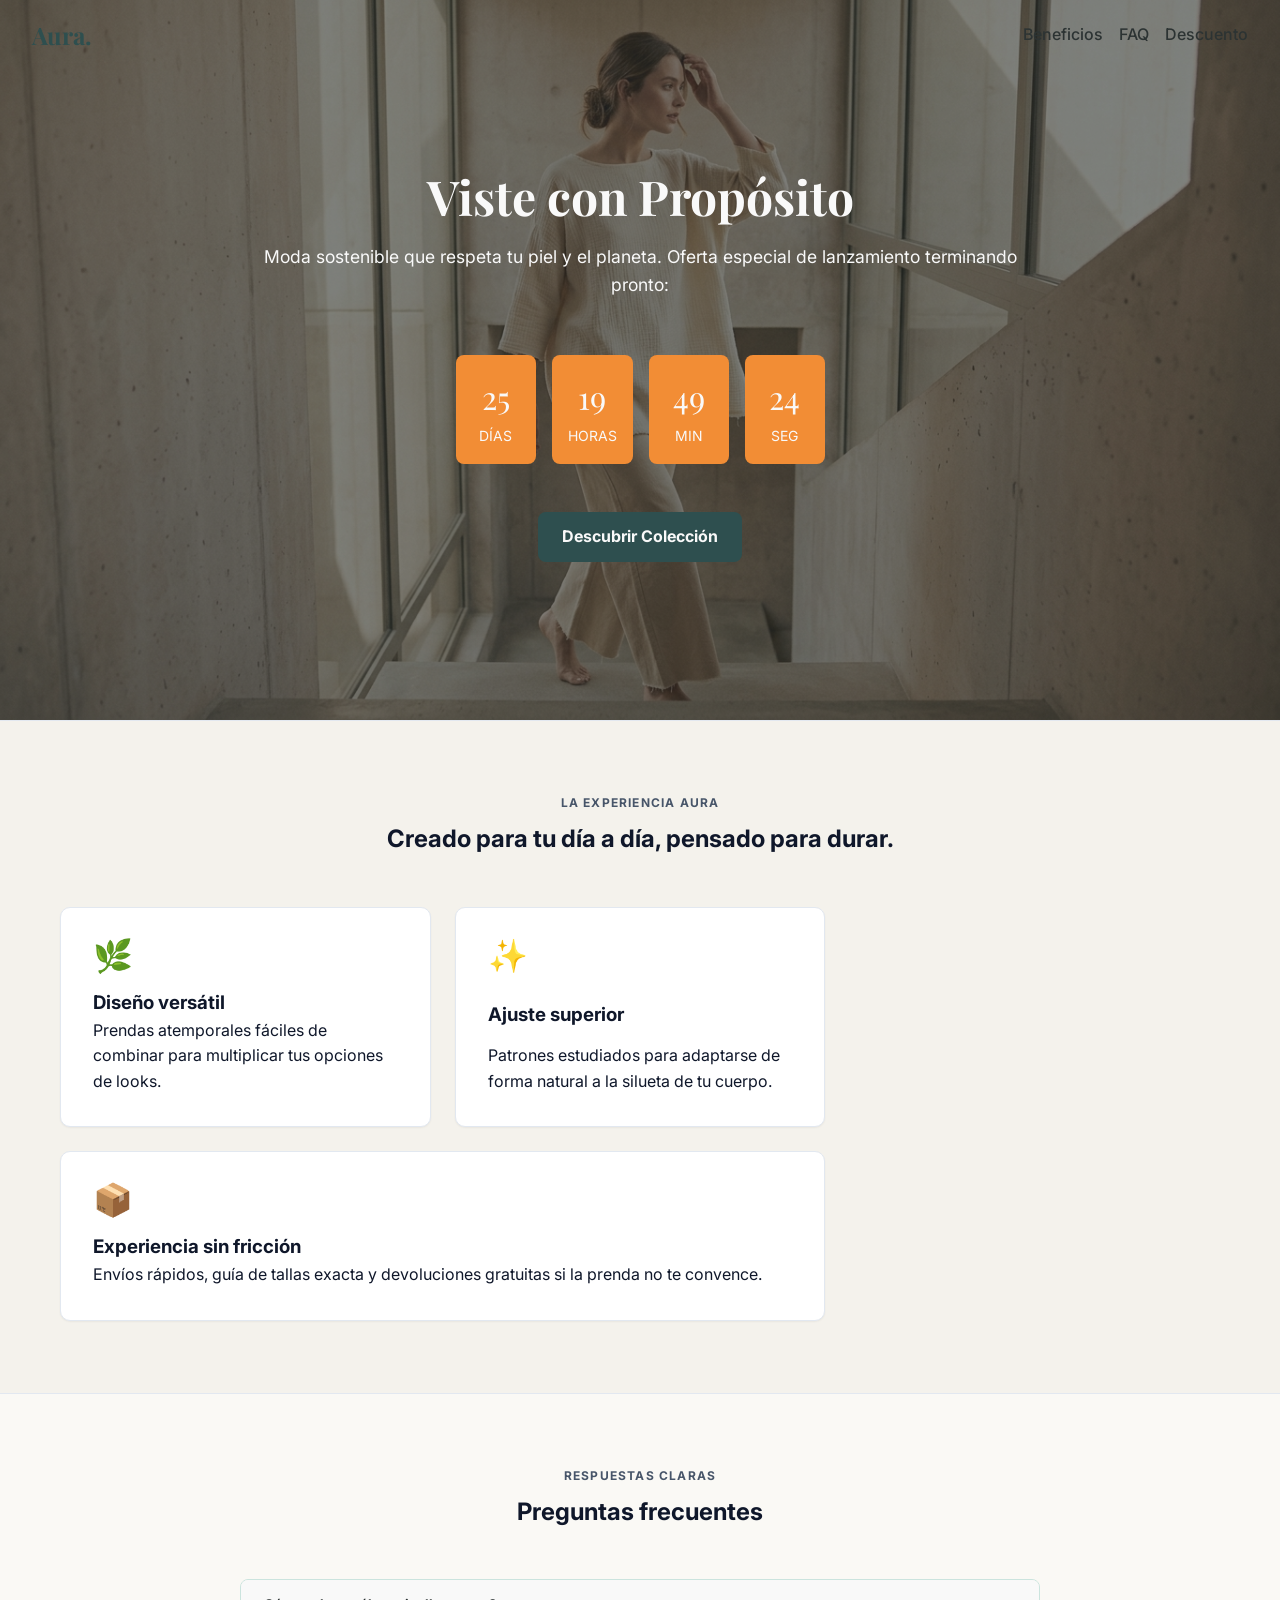
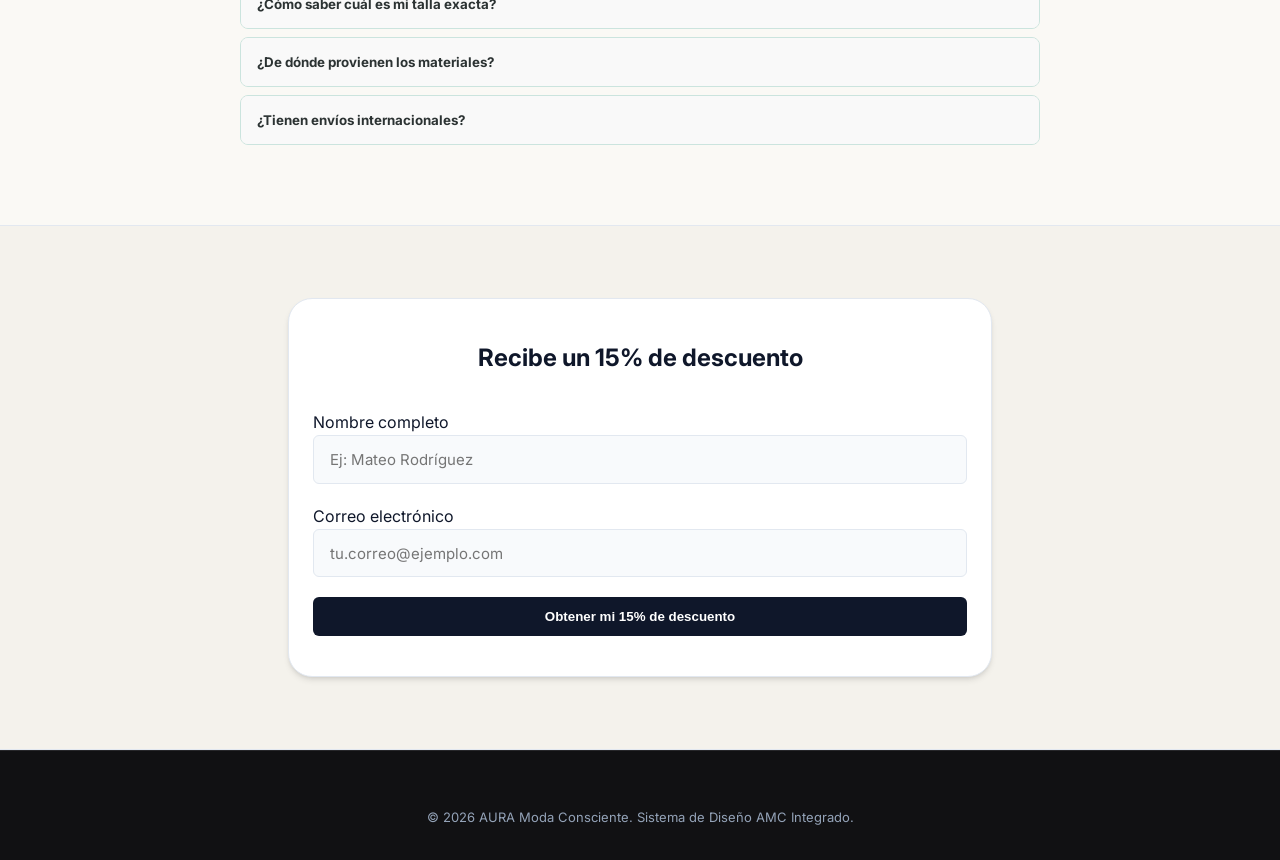
==== commit f727e66f: "Actalizacion del index con el Design tokens Los 4 snippets" ====
--- a/index.html
+++ b/index.html
@@ -4,74 +4,30 @@
   <meta charset="UTF-8">
   <meta name="viewport" content="width=device-width, initial-scale=1.0">
   
-  <!-- SEO ON-PAGE BÁSICO (WCAG & Motores de Búsqueda) -->
   <title>AURA Moda Consciente | Ropa Cómoda y Sostenible</title>
   <meta name="description" content="Descubre moda cómoda, prendas atemporales y tejidos transpirables que cuidan tu piel. Viste con el equilibrio perfecto entre estilo, bienestar y durabilidad.">
-  <meta name="robots" content="index, follow">
-  <link rel="canonical" href="https://ais-pre-gx7wzboilc5jusbrta2dy4-578293741167.us-east1.run.app/">
-
-  <!-- Open Graph / Redes Sociales -->
-  <meta property="og:type" content="website">
-  <meta property="og:locale" content="es_ES">
-  <meta property="og:site_name" content="AURA Moda Consciente">
-  <meta property="og:title" content="AURA Moda Consciente | Ropa Cómoda y Sostenible">
-  <meta property="og:description" content="Descubre moda cómoda, prendas atemporales y tejidos transpirables que cuidan tu piel. Viste con el equilibrio perfecto entre estilo, bienestar y durabilidad.">
-  <meta property="og:image" content="https://images.unsplash.com/photo-1515886657613-9f3515b0c78f?auto=format&fit=crop&w=1200&q=80">
-
-  <!-- Twitter Card -->
-  <meta name="twitter:card" content="summary_large_image">
-  <meta name="twitter:title" content="AURA Moda Consciente | Ropa Cómoda y Sostenible">
-  <meta name="twitter:description" content="Descubre moda cómoda, prendas atemporales y tejidos transpirables que cuidan tu piel. Viste con el equilibrio perfecto entre estilo, bienestar y durabilidad.">
-
-  <!-- Tipografías de Google Fonts -->
+
+  <!-- Tipografías de Google Fonts + Nuevas fuentes del Sistema de Diseño -->
   <link rel="preconnect" href="https://fonts.googleapis.com">
   <link rel="preconnect" href="https://fonts.gstatic.com" crossorigin>
-  <link href="https://fonts.googleapis.com/css2?family=Cormorant+Garamond:ital,wght@0,600;0,700;1,400&family=Plus+Jakarta+Sans:wght@400;500;600;700&display=swap" rel="stylesheet">
-
-  <!-- Schema.org Datos Estructurados JSON-LD -->
-  <script type="application/ld+json">
-  {
-    "@context": "https://schema.org",
-    "@graph": [
-      {
-        "@type": "ClothingStore",
-        "name": "AURA Moda Consciente",
-        "description": "Prendas de vestir cómodas, tejidos transpirables y diseño atemporal para hombre y mujer.",
-        "currenciesAccepted": "EUR",
-        "priceRange": "€€",
-        "areaServed": "ES"
-      },
-      {
-        "@type": "FAQPage",
-        "mainEntity": [
-          {
-            "@type": "Question",
-            "name": "¿Cómo saber cuál es mi talla exacta?",
-            "acceptedAnswer": {
-              "@type": "Answer",
-              "text": "Cada prenda incluye medidas reales en centímetros y un recomendador interactivo. Si dudas, las devoluciones son 100% gratuitas."
-            }
-          },
-          {
-            "@type": "Question",
-            "name": "¿Qué materiales utilizan en sus prendas?",
-            "acceptedAnswer": {
-              "@type": "Answer",
-              "text": "Trabajamos exclusivamente con fibras naturales y certificadas: algodón orgánico GOTS y lino europeo lavado."
-            }
-          }
-        ]
-      }
-    ]
-  }
-  </script>
-
-  <!-- CSS INTEGRADO (Mobile First, WCAG 2.1 AA contraste >= 4.5:1 y foco visible) -->
+  <link href="https://fonts.googleapis.com/css2?family=Cormorant+Garamond:ital,wght@0,600;0,700;1,400&family=Plus+Jakarta+Sans:wght@400;500;600;700&family=Inter:wght@400;500;700&family=Playfair+Display:wght@400;700&display=swap" rel="stylesheet">
+
   <style>
-    /* Variables y Reset */
+    /* Variables y Reset Integrado */
     :root {
-      --font-body: 'Plus Jakarta Sans', system-ui, -apple-system, sans-serif;
-      --font-display: 'Cormorant Garamond', Georgia, serif;
+      /* Tokens del Sistema de Diseño AMC */
+      --color-primary: #2E4F4F;
+      --color-secondary: #CBE4DE;
+      --color-accent: #F28D35;
+      --color-text: #2C3333;
+      --color-bg: #F9F9F9;
+      --font-heading: 'Playfair Display', serif;
+      --font-body: 'Inter', sans-serif;
+      --spacing-base: 16px;
+      --border-radius: 8px;
+      --transition-speed: 0.3s;
+
+      /* Tokens Originales */
       --bg-canvas: #FAF9F5;
       --bg-surface: #FFFFFF;
       --bg-subtle: #F4F2EC;
@@ -80,7 +36,6 @@
       --text-main: #0F172A;
       --text-muted: #475569;
       --text-light: #F8FAFC;
-      --accent: #1E293B;
       --border-subtle: #E2E8F0;
       --error-bg: #FEF2F2;
       --error-border: #DC2626;
@@ -88,7 +43,6 @@
       --success-bg: #ECFDF5;
       --success-border: #059669;
       --success-text: #065F46;
-      --focus-ring: #0F172A;
       --radius-sm: 6px;
       --radius-md: 10px;
       --radius-lg: 16px;
@@ -113,60 +67,7 @@
       scroll-behavior: smooth;
     }
 
-    @media (prefers-reduced-motion: reduce) {
-      html {
-        scroll-behavior: auto;
-      }
-      *, *::before, *::after {
-        animation-duration: 0.01ms !important;
-        transition-duration: 0.01ms !important;
-      }
-    }
-
-    /* WCAG 2.1 AA: Estados de foco de alto contraste para teclado */
-    :focus-visible {
-      outline: 3px solid var(--focus-ring) !important;
-      outline-offset: 3px !important;
-    }
-
-    /* Tipografía y Jerarquía */
-    h1, h2, h3, .font-serif {
-      font-family: var(--font-display);
-      line-height: 1.15;
-      font-weight: 700;
-      color: var(--text-main);
-    }
-
-    h1 {
-      font-size: clamp(2.25rem, 5vw + 1rem, 3.75rem);
-      letter-spacing: -0.02em;
-    }
-
-    h2 {
-      font-size: clamp(1.85rem, 3.5vw + 0.5rem, 2.75rem);
-      letter-spacing: -0.01em;
-    }
-
-    h3 {
-      font-size: 1.25rem;
-    }
-
-    p {
-      color: var(--text-muted);
-    }
-
-    a {
-      color: inherit;
-      text-decoration: none;
-    }
-
-    img {
-      max-width: 100%;
-      height: auto;
-      display: block;
-    }
-
-    /* Contenedores y Layout */
+    /* Estilos Generales Originales */
     .container {
       width: 100%;
       max-width: 1200px;
@@ -176,1363 +77,389 @@
       padding-right: 1.25rem;
     }
 
-    /* Skip Link de Accesibilidad */
-    .skip-link {
-      position: absolute;
-      top: -9999px;
-      left: 1rem;
-      background: var(--text-main);
-      color: #fff;
-      padding: 0.75rem 1.25rem;
-      z-index: 100;
-      border-radius: var(--radius-sm);
-      font-weight: 600;
+    /* =========================================
+       SNIPPET 4: NAVBAR STICKY
+       ========================================= */
+    .amc-navbar {
+      position: fixed;
+      top: 0;
+      left: 0;
+      width: 100%;
+      padding: var(--spacing-base) calc(var(--spacing-base) * 2);
+      display: flex;
+      justify-content: space-between;
+      align-items: center;
+      background: transparent;
+      transition: background var(--transition-speed), box-shadow var(--transition-speed);
+      z-index: 1000;
+    }
+    .amc-navbar--scrolled {
+      background: var(--color-bg);
+      box-shadow: 0 2px 10px rgba(0,0,0,0.1);
+    }
+    .amc-navbar-logo {
+      font-family: var(--font-heading);
+      font-size: 1.5rem;
+      color: var(--color-primary);
+      font-weight: bold;
       text-decoration: none;
     }
-    .skip-link:focus {
-      top: 1rem;
-    }
-
-    /* Banner Superior */
-    .top-bar {
-      background-color: var(--bg-dark);
-      color: #e2e8f0;
-      font-size: 0.8125rem;
-      padding: 0.5rem 1rem;
-      text-align: center;
+    .amc-navbar-links {
+      list-style: none;
       display: flex;
-      justify-content: center;
-      align-items: center;
-      gap: 0.75rem;
-      flex-wrap: wrap;
-    }
-    .top-bar span.accent {
-      color: #fde047;
-      font-weight: 600;
-    }
-
-    /* Header y Navegación (Top Bar Contract de 3 Zonas) */
-    .site-header {
-      position: sticky;
-      top: 0;
-      background-color: rgba(250, 249, 245, 0.95);
-      backdrop-filter: blur(8px);
-      border-bottom: 1px solid var(--border-subtle);
-      z-index: 50;
-      transition: background-color 0.2s ease;
-    }
-    .header-inner {
-      display: flex;
-      align-items: center;
-      justify-content: space-between;
-      height: 4.5rem;
-    }
-    .brand-logo {
-      font-family: var(--font-display);
-      font-size: 1.85rem;
-      font-weight: 700;
-      color: var(--text-main);
-      letter-spacing: -0.02em;
-    }
-
-    .main-nav {
-      display: none;
-    }
-    .nav-links {
-      display: flex;
-      list-style: none;
-      gap: 2rem;
-      align-items: center;
-    }
-    .nav-links a {
-      font-size: 0.9375rem;
+      gap: var(--spacing-base);
+      margin: 0;
+      padding: 0;
+    }
+    .amc-navbar-links a {
+      text-decoration: none;
+      color: var(--color-text);
+      font-family: var(--font-body);
       font-weight: 500;
-      color: var(--text-muted);
-      transition: color 0.15s ease;
-      padding: 0.25rem 0;
-    }
-    .nav-links a:hover {
-      color: var(--text-main);
-    }
-
-    .header-actions {
-      display: flex;
-      align-items: center;
-      gap: 1rem;
-    }
-
-    .btn {
-      display: inline-flex;
-      align-items: center;
-      justify-content: center;
-      gap: 0.5rem;
-      font-family: var(--font-body);
-      font-size: 0.875rem;
-      font-weight: 600;
-      padding: 0.75rem 1.5rem;
-      border-radius: var(--radius-sm);
-      cursor: pointer;
-      transition: all 0.2s ease;
-      border: 1px solid transparent;
-      text-decoration: none;
-      white-space: nowrap;
-    }
-    .btn-primary {
-      background-color: var(--text-main);
-      color: #fff;
-    }
-    .btn-primary:hover {
-      background-color: #27272a;
-      transform: translateY(-1px);
-      box-shadow: var(--shadow-md);
-    }
-    .btn-secondary {
-      background-color: transparent;
-      border-color: var(--text-main);
-      color: var(--text-main);
-    }
-    .btn-secondary:hover {
-      background-color: var(--text-main);
-      color: #fff;
-    }
-    .btn-light {
-      background-color: #fff;
-      color: var(--text-main);
-    }
-    .btn-light:hover {
-      background-color: #f1f5f9;
-      transform: translateY(-1px);
-    }
-    .btn-lg {
-      padding: 0.95rem 2rem;
-      font-size: 0.9375rem;
-    }
-
-    .menu-toggle {
+    }
+
+    /* =========================================
+       SNIPPET 1: HERO SECTION
+       ========================================= */
+    .amc-hero {
+      position: relative;
+      min-height: 80vh;
       display: flex;
       align-items: center;
       justify-content: center;
-      background: none;
-      border: 1px solid var(--border-subtle);
-      border-radius: var(--radius-sm);
-      padding: 0.5rem;
+      background: url('/src/assets/images/hero_clothing_lookbook_1790697575080.jpg') center/cover no-repeat;
+      padding: var(--spacing-base);
+    }
+    .amc-hero::before {
+      content: '';
+      position: absolute;
+      inset: 0;
+      background: rgba(44, 51, 51, 0.6);
+    }
+    .amc-hero-content {
+      position: relative;
+      z-index: 1;
+      text-align: center;
+      color: var(--color-bg);
+      max-width: 800px;
+    }
+    .amc-hero-title {
+      font-family: var(--font-heading);
+      font-size: 3rem;
+      margin-bottom: calc(var(--spacing-base) * 0.5);
+      color: var(--color-bg);
+    }
+    .amc-hero-subtitle {
+      font-family: var(--font-body);
+      font-size: 1.1rem;
+      margin-bottom: calc(var(--spacing-base) * 1.5);
+    }
+    .amc-hero-cta {
+      background-color: var(--color-primary);
+      color: var(--color-bg);
+      border: none;
+      padding: calc(var(--spacing-base) * 0.75) calc(var(--spacing-base) * 1.5);
+      border-radius: var(--border-radius);
+      font-family: var(--font-body);
+      font-weight: bold;
       cursor: pointer;
-      color: var(--text-main);
-    }
-
-    /* Mobile Nav Drawer */
-    .mobile-nav-panel {
-      display: none;
-      background: var(--bg-canvas);
-      border-bottom: 1px solid var(--border-subtle);
-      padding: 1.5rem;
-      box-shadow: var(--shadow-lg);
-    }
-    .mobile-nav-panel.open {
+      text-decoration: none;
+      display: inline-block;
+      transition: background-color var(--transition-speed);
+      margin-top: 1rem;
+    }
+    .amc-hero-cta:hover { background-color: var(--color-accent); }
+
+    /* =========================================
+       SNIPPET 3: COUNTDOWN TIMER
+       ========================================= */
+    .amc-countdown {
+      display: flex;
+      gap: var(--spacing-base);
+      justify-content: center;
+      padding: calc(var(--spacing-base) * 2) 0;
+    }
+    .amc-countdown-box {
+      background: var(--color-accent);
+      color: var(--color-bg);
+      padding: var(--spacing-base);
+      border-radius: var(--border-radius);
+      text-align: center;
+      min-width: 80px;
+    }
+    .amc-countdown-number {
       display: block;
-    }
-    .mobile-nav-list {
-      list-style: none;
-      display: flex;
-      flex-direction: column;
-      gap: 1rem;
-    }
-    .mobile-nav-list a {
-      font-size: 1.05rem;
-      font-weight: 600;
-      color: var(--text-main);
-      display: block;
-      padding: 0.4rem 0;
-    }
-
-    /* Hero Section */
-    .hero-section {
-      padding: 3rem 0 5rem;
-      position: relative;
-    }
-    .hero-grid {
-      display: grid;
-      grid-template-columns: 1fr;
-      gap: 2.5rem;
-      align-items: center;
-    }
-    .hero-kicker {
-      font-size: 0.8125rem;
-      font-weight: 700;
+      font-family: var(--font-heading);
+      font-size: 2rem;
+    }
+    .amc-countdown-label {
+      font-family: var(--font-body);
+      font-size: 0.875rem;
       text-transform: uppercase;
-      letter-spacing: 0.1em;
-      color: var(--text-muted);
-      margin-bottom: 0.75rem;
-    }
-    .hero-subtitle {
-      font-size: 1.15rem;
-      color: #334155;
-      margin: 1.25rem 0 0.75rem;
-      font-weight: 500;
-    }
-    .hero-desc {
-      font-size: 0.95rem;
-      color: var(--text-muted);
-      margin-bottom: 2rem;
-      max-width: 34rem;
-    }
-    .hero-cta-group {
-      display: flex;
-      flex-direction: column;
-      gap: 1rem;
-    }
-    .hero-trust-row {
-      display: grid;
-      grid-template-columns: repeat(3, 1fr);
-      gap: 1rem;
-      margin-top: 2.5rem;
-      padding-top: 1.75rem;
-      border-top: 1px solid var(--border-subtle);
-    }
-    .hero-trust-item strong {
-      display: block;
-      font-family: var(--font-display);
-      font-size: 1.5rem;
-      color: var(--text-main);
-      line-height: 1.1;
-    }
-    .hero-trust-item span {
-      font-size: 0.75rem;
-      color: var(--text-muted);
-    }
-    .hero-image-wrap {
-      border-radius: var(--radius-lg);
+    }
+
+    /* =========================================
+       SNIPPET 2: ACCORDION FAQ
+       ========================================= */
+    .amc-faq {
+      max-width: 800px;
+      margin: 0 auto;
+    }
+    .amc-faq-item {
+      border: 1px solid var(--color-secondary);
+      border-radius: var(--border-radius);
+      margin-bottom: calc(var(--spacing-base) * 0.5);
       overflow: hidden;
-      box-shadow: var(--shadow-lg);
-      background-color: var(--border-subtle);
-      aspect-ratio: 4 / 5;
-    }
-    .hero-image-wrap img {
+    }
+    .amc-faq-question {
       width: 100%;
-      height: 100%;
-      object-fit: cover;
-    }
-
-    /* Sección Beneficios */
-    .section-padding {
-      padding: 4.5rem 0;
-    }
-    .bg-subtle {
-      background-color: var(--bg-subtle);
-      border-top: 1px solid var(--border-subtle);
-      border-bottom: 1px solid var(--border-subtle);
-    }
-    .section-header {
-      text-align: center;
-      max-width: 44rem;
-      margin: 0 auto 3rem;
-    }
-    .section-kicker {
-      display: block;
-      font-size: 0.75rem;
-      font-weight: 700;
-      text-transform: uppercase;
-      letter-spacing: 0.1em;
-      color: var(--text-muted);
-      margin-bottom: 0.5rem;
-    }
-    .section-header p {
-      font-size: 1.05rem;
-      margin-top: 0.75rem;
-    }
-
-    .benefits-grid {
-      display: grid;
-      grid-template-columns: 1fr;
-      gap: 1.5rem;
-    }
-    .benefit-card {
-      background-color: var(--bg-surface);
-      border: 1px solid var(--border-subtle);
-      border-radius: var(--radius-md);
-      padding: 2rem;
-      box-shadow: var(--shadow-sm);
-      display: flex;
-      flex-direction: column;
-      justify-content: space-between;
-    }
-    .benefit-icon {
-      font-size: 2rem;
-      margin-bottom: 1rem;
-      line-height: 1;
-    }
-    .benefit-card h3 {
-      font-size: 1.35rem;
-      margin-bottom: 0.5rem;
-    }
-    .benefit-card p {
-      font-size: 0.9375rem;
-      line-height: 1.6;
-    }
-    .benefit-card .card-footer {
-      margin-top: 1.5rem;
-      padding-top: 1rem;
-      border-top: 1px solid var(--border-subtle);
-      font-size: 0.75rem;
-      font-weight: 600;
-      color: var(--text-muted);
-    }
-
-    /* Galería de Tejidos / Showcase */
-    .fabric-showcase {
-      display: grid;
-      grid-template-columns: 1fr;
-      gap: 1.5rem;
-      margin: 2.5rem 0;
-    }
-    .showcase-item {
-      position: relative;
-      border-radius: var(--radius-md);
-      overflow: hidden;
-      aspect-ratio: 16 / 9;
-      background: #e2e8f0;
-    }
-    .showcase-item img {
-      width: 100%;
-      height: 100%;
-      object-fit: cover;
-    }
-    .showcase-caption {
-      position: absolute;
-      bottom: 0;
-      left: 0;
-      right: 0;
-      padding: 1.25rem;
-      background: linear-gradient(to top, rgba(0,0,0,0.85), transparent);
-      color: #fff;
-    }
-    .showcase-caption strong {
-      display: block;
-      font-size: 0.95rem;
-    }
-    .showcase-caption span {
-      font-size: 0.75rem;
-      color: #fde047;
-    }
-
-    /* Testimonios */
-    .testimonials-grid {
-      display: grid;
-      grid-template-columns: 1fr;
-      gap: 2rem;
-      max-width: 60rem;
-      margin: 0 auto;
-    }
-    .testimonial-card {
-      background-color: var(--bg-surface);
-      border: 1px solid var(--border-subtle);
-      border-radius: var(--radius-lg);
-      padding: 2.25rem;
-      box-shadow: var(--shadow-sm);
-      display: flex;
-      flex-direction: column;
-      justify-content: space-between;
-    }
-    .stars {
-      color: #f59e0b;
-      font-size: 1.15rem;
-      margin-bottom: 1rem;
-      letter-spacing: 0.1em;
-    }
-    .quote-text {
-      font-style: italic;
-      font-size: 1.05rem;
-      color: #1e293b;
-      line-height: 1.6;
-      margin-bottom: 1.5rem;
-    }
-    .author-info {
-      display: flex;
-      align-items: center;
-      gap: 1rem;
-      padding-top: 1.25rem;
-      border-top: 1px solid var(--border-subtle);
-    }
-    .author-avatar {
-      width: 3.5rem;
-      height: 3.5rem;
-      border-radius: 50%;
-      object-fit: cover;
-      border: 2px solid var(--border-subtle);
-    }
-    .author-info cite {
-      font-style: normal;
-      font-weight: 700;
-      color: var(--text-main);
-      display: block;
-    }
-    .author-info .author-meta {
-      font-size: 0.75rem;
-      color: var(--text-muted);
-      display: block;
-    }
-    .verified-badge {
-      display: inline-block;
-      font-size: 0.6875rem;
-      font-weight: 700;
-      color: var(--success-text);
-      background-color: var(--success-bg);
-      padding: 0.15rem 0.5rem;
-      border-radius: var(--radius-sm);
-      margin-top: 0.25rem;
-    }
-
-    /* FAQ Acordeón */
-    .faq-container {
-      max-width: 48rem;
-      margin: 0 auto;
-      display: flex;
-      flex-direction: column;
-      gap: 1rem;
-    }
-    .faq-item {
-      background-color: var(--bg-canvas);
-      border: 1px solid var(--border-subtle);
-      border-radius: var(--radius-md);
-      overflow: hidden;
-    }
-    .faq-trigger {
-      width: 100%;
-      background: none;
+      text-align: left;
+      padding: var(--spacing-base);
+      background: var(--color-bg);
+      color: var(--color-text);
       border: none;
-      padding: 1.25rem 1.5rem;
-      text-align: left;
-      font-family: var(--font-body);
-      font-size: 1.05rem;
-      font-weight: 600;
-      color: var(--text-main);
-      display: flex;
-      align-items: center;
-      justify-content: space-between;
-      gap: 1rem;
+      font-family: var(--font-body);
+      font-weight: bold;
       cursor: pointer;
-    }
-    .faq-trigger:hover {
-      color: #334155;
-    }
-    .faq-icon {
-      font-size: 1.25rem;
-      transition: transform 0.25s ease;
-    }
-    .faq-trigger[aria-expanded="true"] .faq-icon {
-      transform: rotate(180deg);
-    }
-    .faq-content {
-      padding: 0 1.5rem 1.5rem;
-      font-size: 0.95rem;
-      color: var(--text-muted);
-    }
-    .faq-content[hidden] {
-      display: none;
-    }
-
-    /* Formulario de Registro Accesible */
-    .form-card {
-      background-color: var(--bg-surface);
-      border: 1px solid var(--border-subtle);
-      border-radius: var(--radius-xl);
-      padding: 2.5rem 1.5rem;
-      max-width: 44rem;
-      margin: 0 auto;
-      box-shadow: var(--shadow-md);
-    }
-    .form-group {
-      margin-bottom: 1.25rem;
-    }
-    .form-group label {
-      display: block;
-      font-size: 0.875rem;
-      font-weight: 600;
-      color: var(--text-main);
-      margin-bottom: 0.4rem;
-    }
-    .form-control {
-      width: 100%;
-      padding: 0.85rem 1rem;
-      font-family: var(--font-body);
-      font-size: 0.9375rem;
-      border: 1px solid var(--border-subtle);
-      border-radius: var(--radius-sm);
-      background-color: #f8fafc;
-      color: var(--text-main);
-      transition: border-color 0.2s, background-color 0.2s;
-    }
-    .form-control:focus {
-      background-color: #fff;
-      border-color: var(--text-main);
-    }
-    .form-control.input-error {
-      border-color: var(--error-border);
-      background-color: #fffbfb;
-    }
-
-    /* Mensajes de error WCAG: Icono + Texto + Color accesible */
-    .error-msg {
-      display: none;
-      align-items: center;
-      gap: 0.35rem;
-      font-size: 0.8125rem;
-      font-weight: 600;
-      color: var(--error-text);
-      margin-top: 0.35rem;
-    }
-    .error-msg.visible {
-      display: flex;
-    }
-
-    .checkbox-group {
-      display: flex;
-      align-items: flex-start;
-      gap: 0.75rem;
-      margin: 1.5rem 0 2rem;
-    }
-    .checkbox-group input[type="checkbox"] {
-      width: 1.15rem;
-      height: 1.15rem;
-      margin-top: 0.15rem;
-      accent-color: var(--text-main);
-      cursor: pointer;
-    }
-    .checkbox-group label {
-      font-size: 0.8125rem;
-      color: var(--text-muted);
-      cursor: pointer;
-      line-height: 1.5;
-    }
-    .checkbox-group a {
-      text-decoration: underline;
-      color: var(--text-main);
-    }
-
-    /* Estado de Éxito en Formulario */
-    .success-alert {
-      display: none;
-      background-color: var(--success-bg);
-      border: 1px solid var(--success-border);
-      border-radius: var(--radius-md);
-      padding: 2rem;
-      text-align: center;
-    }
-    .success-alert.visible {
-      display: block;
-    }
-    .coupon-code {
-      display: inline-block;
-      font-family: monospace;
-      font-size: 1.35rem;
-      font-weight: 700;
-      letter-spacing: 0.15em;
-      background: #fff;
-      padding: 0.5rem 1.25rem;
-      border-radius: var(--radius-sm);
-      border: 2px dashed var(--success-border);
-      margin: 1rem 0;
-      color: var(--success-text);
-    }
-
-    /* Sección de Cierre */
-    .closing-section {
-      background-color: var(--bg-dark);
-      color: #fff;
-      text-align: center;
-      padding: 5rem 0;
-    }
-    .closing-section h2 {
-      color: #fff;
-    }
-    .closing-section p {
-      color: #cbd5e1;
-      max-width: 38rem;
-      margin: 1.25rem auto 2.5rem;
-      font-size: 1.15rem;
-    }
-
-    /* Footer */
-    .site-footer {
-      background-color: var(--bg-footer);
-      color: #94a3b8;
-      font-size: 0.8125rem;
-      padding: 3.5rem 0 2rem;
-      border-top: 1px solid #27272a;
-    }
-    .footer-grid {
-      display: grid;
-      grid-template-columns: 1fr;
-      gap: 2.5rem;
-      margin-bottom: 2.5rem;
-    }
-    .footer-brand h4 {
-      font-family: var(--font-display);
-      font-size: 1.5rem;
-      color: #fff;
-      margin-bottom: 0.5rem;
-    }
-    .footer-links-col h5 {
-      color: #f1f5f9;
-      font-size: 0.8125rem;
-      text-transform: uppercase;
-      letter-spacing: 0.05em;
-      margin-bottom: 0.75rem;
-    }
-    .footer-links-col ul {
-      list-style: none;
-      display: flex;
-      flex-direction: column;
-      gap: 0.5rem;
-    }
-    .footer-links-col a:hover {
-      color: #fff;
-      text-decoration: underline;
-    }
-    .footer-bottom {
-      border-top: 1px solid #1e293b;
-      padding-top: 1.75rem;
-      display: flex;
-      flex-direction: column;
-      gap: 1rem;
-      align-items: center;
-      text-align: center;
-    }
-
-    /* Responsive (Mobile First Media Queries) */
-    @media (min-width: 640px) {
-      .hero-cta-group {
-        flex-direction: row;
-      }
-      .fabric-showcase {
-        grid-template-columns: repeat(2, 1fr);
-      }
-      .form-card {
-        padding: 3rem;
-      }
-      .footer-bottom {
-        flex-direction: row;
-        justify-content: space-between;
-        text-align: left;
-      }
-    }
-
-    @media (min-width: 768px) {
-      .benefits-grid {
-        grid-template-columns: repeat(2, 1fr);
-      }
-      .benefit-card.span-2 {
-        grid-column: span 2;
-      }
-      .testimonials-grid {
-        grid-template-columns: repeat(2, 1fr);
-      }
-      .footer-grid {
-        grid-template-columns: 2fr 1fr 1fr;
-      }
-    }
-
-    @media (min-width: 1024px) {
-      .main-nav {
-        display: block;
-      }
-      .menu-toggle {
-        display: none;
-      }
-      .hero-grid {
-        grid-template-columns: 7fr 5fr;
-        gap: 3.5rem;
-      }
-      .benefits-grid {
-        grid-template-columns: repeat(3, 1fr);
-      }
-      .benefit-card.span-2 {
-        grid-column: span 2;
-      }
-    }
+      transition: background var(--transition-speed);
+    }
+    .amc-faq-question:hover { background: var(--color-secondary); }
+    .amc-faq-answer {
+      max-height: 0;
+      transition: max-height var(--transition-speed) ease-out;
+      background: var(--color-bg);
+      padding: 0 var(--spacing-base);
+    }
+    .amc-faq-item.amc-faq-item--active .amc-faq-answer {
+      max-height: 500px;
+      padding: var(--spacing-base);
+    }
+    .amc-faq-answer p { margin: 0; }
+
+    /* RESTO DE ESTILOS DE SECCIONES (Simplificados para convivencia) */
+    .section-padding { padding: 4.5rem 0; }
+    .bg-subtle { background-color: var(--bg-subtle); border-top: 1px solid var(--border-subtle); border-bottom: 1px solid var(--border-subtle); }
+    .section-header { text-align: center; max-width: 44rem; margin: 0 auto 3rem; }
+    .section-kicker { display: block; font-size: 0.75rem; font-weight: 700; text-transform: uppercase; letter-spacing: 0.1em; color: var(--text-muted); margin-bottom: 0.5rem; }
+    .benefits-grid { display: grid; grid-template-columns: 1fr; gap: 1.5rem; }
+    @media (min-width: 768px) { .benefits-grid { grid-template-columns: repeat(2, 1fr); } .benefit-card.span-2 { grid-column: span 2; } }
+    @media (min-width: 1024px) { .benefits-grid { grid-template-columns: repeat(3, 1fr); } }
+    .benefit-card { background-color: var(--bg-surface); border: 1px solid var(--border-subtle); border-radius: var(--radius-md); padding: 2rem; box-shadow: var(--shadow-sm); display: flex; flex-direction: column; justify-content: space-between; }
+    .benefit-icon { font-size: 2rem; margin-bottom: 1rem; line-height: 1; }
+    
+    .form-card { background-color: var(--bg-surface); border: 1px solid var(--border-subtle); border-radius: var(--radius-xl); padding: 2.5rem 1.5rem; max-width: 44rem; margin: 0 auto; box-shadow: var(--shadow-md); }
+    .form-group { margin-bottom: 1.25rem; }
+    .form-control { width: 100%; padding: 0.85rem 1rem; font-family: var(--font-body); font-size: 0.9375rem; border: 1px solid var(--border-subtle); border-radius: var(--radius-sm); background-color: #f8fafc; color: var(--text-main); }
+    .btn-primary-form { background-color: var(--text-main); color: #fff; padding: 0.75rem 1.5rem; border: none; border-radius: var(--radius-sm); cursor: pointer; font-weight: 600; width: 100%; }
+    
+    .site-footer { background-color: var(--bg-footer); color: #94a3b8; font-size: 0.8125rem; padding: 3.5rem 0 2rem; border-top: 1px solid #27272a; text-align: center; }
   </style>
 </head>
 <body>
 
-  <!-- Enlace accesible de salto al contenido -->
-  <a href="#hero" class="skip-link">Saltar al contenido principal</a>
-
-  <!-- Barra informativa superior -->
-  <aside class="top-bar" aria-label="Avisos de tienda y promociones">
-    <span>Envíos rápidos en 24/48h</span>
-    <span aria-hidden="true">·</span>
-    <span>Devoluciones gratuitas durante 30 días</span>
-    <span aria-hidden="true">·</span>
-    <span class="accent">15% de descuento en tu primera compra</span>
-  </aside>
-
-  <!-- [SECCIÓN HEADER / NAV] -->
-  <header class="site-header">
-    <div class="container header-inner">
-      <!-- Zona 1: Logo de la marca -->
-      <a href="#hero" class="brand-logo" aria-label="AURA Moda Consciente - Ir al inicio">
-        AURA
-      </a>
-
-      <!-- Zona 2: Menú de navegación principal con enlaces de ancla -->
-      <nav class="main-nav" aria-label="Navegación principal">
-        <ul class="nav-links">
-          <li><a href="#hero">Inicio</a></li>
-          <li><a href="#beneficios">Beneficios</a></li>
-          <li><a href="#testimonios">Comunidad</a></li>
-          <li><a href="#faq">Preguntas</a></li>
-          <li><a href="#registro">15% Descuento</a></li>
-        </ul>
-      </nav>
-
-      <!-- Zona 3: Botón CTA secundario & Menú móvil -->
-      <div class="header-actions">
-        <a href="#registro" class="btn btn-secondary">
-          Obtener cupón
-        </a>
-        <button type="button" class="menu-toggle" id="menuToggleBtn" aria-expanded="false" aria-controls="mobileMenu" aria-label="Abrir menú de navegación">
-          <svg width="24" height="24" viewBox="0 0 24 24" fill="none" stroke="currentColor" stroke-width="2" stroke-linecap="round" stroke-linejoin="round" aria-hidden="true"><line x1="3" y1="12" x2="21" y2="12"></line><line x1="3" y1="6" x2="21" y2="6"></line><line x1="3" y1="18" x2="21" y2="18"></line></svg>
-        </button>
-      </div>
-    </div>
-
-    <!-- Menú desplegable móvil -->
-    <div class="mobile-nav-panel" id="mobileMenu" hidden>
-      <ul class="mobile-nav-list">
-        <li><a href="#hero" class="mobile-nav-link">Inicio</a></li>
-        <li><a href="#beneficios" class="mobile-nav-link">Beneficios</a></li>
-        <li><a href="#testimonios" class="mobile-nav-link">Comunidad</a></li>
-        <li><a href="#faq" class="mobile-nav-link">Preguntas frecuentes</a></li>
-        <li><a href="#registro" class="mobile-nav-link">Registro & 15% Descuento</a></li>
-      </ul>
-    </div>
-  </header>
-
-  <!-- CONTENIDO PRINCIPAL -->
+  <!-- SNIPPET 4: NAVBAR STICKY -->
+  <nav class="amc-navbar" id="main-nav">
+    <a href="#hero" class="amc-navbar-logo">Aura.</a>
+    <ul class="amc-navbar-links">
+      <li><a href="#beneficios">Beneficios</a></li>
+      <li><a href="#faq">FAQ</a></li>
+      <li><a href="#registro">Descuento</a></li>
+    </ul>
+  </nav>
+
   <main id="main-content">
 
-    <!-- =========================================================================
-        [SECCIÓN 1: HEADER / HERO - Lo primero que ve el usuario]
-        H1: Siéntete bien con lo que vistes.
-        Subtítulo: Moda cómoda, tejidos transpirables y diseños que respetan tu piel. Descubre el equilibrio perfecto entre estilo y bienestar.
-        [Botón CTA 1]: Explorar la nueva colección
-        Descripción breve: máximo 30 palabras.
-    ========================================================================= -->
-    <section id="hero" class="hero-section" aria-labelledby="hero-heading">
-      <div class="container">
-        <div class="hero-grid">
-          <div>
-            <span class="hero-kicker">Moda Consciente & Atemporal</span>
-            <h1 id="hero-heading">Siéntete bien con lo que vistes.</h1>
-            <p class="hero-subtitle">
-              Moda cómoda, tejidos transpirables y diseños que respetan tu piel. Descubre el equilibrio perfecto entre estilo y bienestar.
-            </p>
-            <!-- Descripción breve (Exacto: 18 palabras, límite < 30) -->
-            <p class="hero-desc">
-              Prendas confeccionadas éticamente con fibras naturales para acompañar tu ritmo diario con ligereza, elegancia auténtica y total durabilidad.
-            </p>
-
-            <div class="hero-cta-group">
-              <a href="#beneficios" class="btn btn-primary btn-lg">
-                Explorar la nueva colección
-                <svg width="18" height="18" viewBox="0 0 24 24" fill="none" stroke="currentColor" stroke-width="2" stroke-linecap="round" stroke-linejoin="round" aria-hidden="true"><line x1="5" y1="12" x2="19" y2="12"></line><polyline points="12 5 19 12 12 19"></polyline></svg>
-              </a>
-              <a href="#registro" class="btn btn-secondary btn-lg">
-                Ver prendas para mi estilo
-              </a>
-            </div>
-
-            <div class="hero-trust-row">
-              <div class="hero-trust-item">
-                <strong>100%</strong>
-                <span>Fibras naturales</span>
-              </div>
-              <div class="hero-trust-item">
-                <strong>24-48h</strong>
-                <span>Envío express</span>
-              </div>
-              <div class="hero-trust-item">
-                <strong>30 días</strong>
-                <span>Prueba gratuita</span>
-              </div>
-            </div>
-          </div>
-
-          <div class="hero-image-wrap">
-            <img
-              src="/src/assets/images/hero_clothing_lookbook_1790697575080.jpg"
-              alt="Modelo luciendo conjunto de lino y algodón orgánico transpirable en tonos neutros y estilo relajado"
-              loading="eager"
-            >
-          </div>
-        </div>
+    <!-- SNIPPET 1 & 3: HERO SECTION + COUNTDOWN -->
+    <section class="amc-hero" id="hero">
+      <div class="amc-hero-content">
+        <h1 class="amc-hero-title">Viste con Propósito</h1>
+        <p class="amc-hero-subtitle">Moda sostenible que respeta tu piel y el planeta. Oferta especial de lanzamiento terminando pronto:</p>
+        
+        <!-- Contador Regresivo -->
+        <div class="amc-countdown" id="promo-timer">
+          <div class="amc-countdown-box">
+            <span class="amc-countdown-number" data-time="days">00</span>
+            <span class="amc-countdown-label">Días</span>
+          </div>
+          <div class="amc-countdown-box">
+            <span class="amc-countdown-number" data-time="hours">00</span>
+            <span class="amc-countdown-label">Horas</span>
+          </div>
+          <div class="amc-countdown-box">
+            <span class="amc-countdown-number" data-time="minutes">00</span>
+            <span class="amc-countdown-label">Min</span>
+          </div>
+          <div class="amc-countdown-box">
+            <span class="amc-countdown-number" data-time="seconds">00</span>
+            <span class="amc-countdown-label">Seg</span>
+          </div>
+        </div>
+
+        <a href="#beneficios" class="amc-hero-cta">Descubrir Colección</a>
       </div>
     </section>
 
-    <!-- =========================================================================
-        [SECCIÓN 2: BENEFICIOS - ¿Por qué elegirnos?]
-        Título de sección: Creado para tu día a día, pensado para durar.
-        Sabemos que la verdadera comodidad va más allá de la tela. Por eso, cada una de nuestras piezas está diseñada para ofrecerte una experiencia completa:
-        🌿 Diseño versátil: ...
-        ✨ Ajuste superior: ...
-        🧶 Tejidos de alta retención: ...
-        🧵 Cuidado en los detalles: ...
-        📦 Experiencia sin fricción: ...
-        [Botón CTA 2]: Comprar ahora y renovar mi armario
-    ========================================================================= -->
-    <section id="beneficios" class="section-padding bg-subtle" aria-labelledby="beneficios-heading">
+    <!-- SECCIÓN BENEFICIOS (Original adaptada) -->
+    <section id="beneficios" class="section-padding bg-subtle">
       <div class="container">
         <div class="section-header">
           <span class="section-kicker">La Experiencia AURA</span>
-          <h2 id="beneficios-heading">Creado para tu día a día, pensado para durar.</h2>
-          <p>
-            Sabemos que la verdadera comodidad va más allá de la tela. Por eso, cada una de nuestras piezas está diseñada para ofrecerte una experiencia completa:
-          </p>
-        </div>
-
+          <h2>Creado para tu día a día, pensado para durar.</h2>
+        </div>
         <div class="benefits-grid">
-          <!-- Beneficio 1: Diseño versátil -->
           <article class="benefit-card">
-            <div>
-              <div class="benefit-icon" role="img" aria-label="Planta que simboliza versatilidad y armonía">🌿</div>
-              <h3>Diseño versátil</h3>
-              <p>Prendas atemporales fáciles de combinar para multiplicar tus opciones de looks con menos piezas en tu armario.</p>
-            </div>
-            <div class="card-footer">Fácilmente combinable · Armario cápsula</div>
+            <div class="benefit-icon">🌿</div>
+            <h3>Diseño versátil</h3>
+            <p>Prendas atemporales fáciles de combinar para multiplicar tus opciones de looks.</p>
           </article>
-
-          <!-- Beneficio 2: Ajuste superior -->
           <article class="benefit-card">
-            <div>
-              <div class="benefit-icon" role="img" aria-label="Destellos que simbolizan corte y confección precisa">✨</div>
-              <h3>Ajuste superior</h3>
-              <p>Patrones estudiados para adaptarse de forma natural a la silueta de tu cuerpo, garantizando libertad de movimiento en cada paso.</p>
-            </div>
-            <div class="card-footer">Movimiento fluido sin tiranteces</div>
+            <div class="benefit-icon">✨</div>
+            <h3>Ajuste superior</h3>
+            <p>Patrones estudiados para adaptarse de forma natural a la silueta de tu cuerpo.</p>
           </article>
-
-          <!-- Beneficio 3: Tejidos de alta retención -->
-          <article class="benefit-card">
-            <div>
-              <div class="benefit-icon" role="img" aria-label="Ovillo de fibra textil de gran calidad">🧶</div>
-              <h3>Tejidos de alta retención</h3>
-              <p>Materiales premium que cuidan tu piel y no pierden su forma, suavidad ni color tras múltiples lavados.</p>
-            </div>
-            <div class="card-footer">Algodón orgánico y lino peinado</div>
+          <article class="benefit-card span-2">
+            <div class="benefit-icon">📦</div>
+            <h3>Experiencia sin fricción</h3>
+            <p>Envíos rápidos, guía de tallas exacta y devoluciones gratuitas si la prenda no te convence.</p>
           </article>
-
-          <!-- Beneficio 4: Cuidado en los detalles -->
-          <article class="benefit-card">
-            <div>
-              <div class="benefit-icon" role="img" aria-label="Carrete de costura reforzada">🧵</div>
-              <h3>Cuidado en los detalles</h3>
-              <p>Costuras reforzadas, cierres de alta calidad y acabados precisos que prolongan la vida útil de cada prenda.</p>
-            </div>
-            <div class="card-footer">Confección en talleres éticos certificados</div>
-          </article>
-
-          <!-- Beneficio 5: Experiencia sin fricción -->
-          <article class="benefit-card span-2">
-            <div>
-              <div class="benefit-icon" role="img" aria-label="Caja de envío seguro">📦</div>
-              <h3>Experiencia sin fricción</h3>
-              <p>Envíos rápidos, guía de tallas exacta y devoluciones gratuitas si la prenda no te convence al probártela en casa.</p>
-            </div>
-            <div class="card-footer">Entrega 24/48h · Recogida a domicilio incluida sin coste</div>
-          </article>
-        </div>
-
-        <!-- Muestra fotográfica de texturas y armario cápsula -->
-        <div class="fabric-showcase">
-          <div class="showcase-item">
-            <img src="/src/assets/images/fabric_weave_quality_1790697586823.jpg" alt="Primer plano de textura textil transpirable de alta retención" loading="lazy">
-            <div class="showcase-caption">
-              <span>Fibras 100% Orgánicas</span>
-              <strong>Tejido transpirable de alta retención</strong>
-            </div>
-          </div>
-          <div class="showcase-item">
-            <img src="/src/assets/images/capsule_wardrobe_pieces_1790697596183.jpg" alt="Conjunto de básicos atemporales organizados en perchas de madera" loading="lazy">
-            <div class="showcase-caption">
-              <span>Armario Inteligente</span>
-              <strong>Prendas atemporales fáciles de combinar</strong>
-            </div>
-          </div>
-        </div>
-
-        <!-- Botón CTA 2 -->
-        <div style="text-align: center; margin-top: 3rem;">
-          <a href="#registro" class="btn btn-primary btn-lg">
-            Comprar ahora y renovar mi armario
-            <svg width="18" height="18" viewBox="0 0 24 24" fill="none" stroke="currentColor" stroke-width="2" stroke-linecap="round" stroke-linejoin="round" aria-hidden="true"><line x1="5" y1="12" x2="19" y2="12"></line><polyline points="12 5 19 12 12 19"></polyline></svg>
-          </a>
         </div>
       </div>
     </section>
 
-    <!-- =========================================================================
-        [SECCIÓN 3: PRUEBA SOCIAL - Generando confianza]
-        Título de sección: Lo que dice nuestra comunidad
-        No solo lo decimos nosotros. Esto es lo que opinan quienes ya hicieron el cambio hacia una moda más consciente y cómoda:
-        ⭐️⭐️⭐️⭐️⭐️ Mateo R.
-        ⭐️⭐️⭐️⭐️⭐️ Valeria C.
-    ========================================================================= -->
-    <section id="testimonios" class="section-padding" aria-labelledby="testimonios-heading">
-      <div class="container">
-        <div class="section-header">
-          <span class="section-kicker">Comunidad Satisfecha</span>
-          <h2 id="testimonios-heading">Lo que dice nuestra comunidad</h2>
-          <p>
-            No solo lo decimos nosotros. Esto es lo que opinan quienes ya hicieron el cambio hacia una moda más consciente y cómoda:
-          </p>
-        </div>
-
-        <div class="testimonials-grid">
-          <!-- Testimonio 1: Mateo R. -->
-          <blockquote class="testimonial-card">
-            <div>
-              <div class="stars" role="img" aria-label="Calificación de 5 sobre 5 estrellas">
-                ★★★★★
-              </div>
-              <p class="quote-text">
-                &ldquo;Siempre me cuesta encontrar ropa que me quede bien sin tener que hacerle arreglos, pero el pantalón que pedí tiene un ajuste increíble. La tela se siente con peso y no se arruga fácilmente. Llegó en dos días, definitivamente volveré a comprar.&rdquo;
-              </p>
-            </div>
-            <footer class="author-info">
-              <img
-                src="/src/assets/images/avatar_mateo_customer_1790697605653.jpg"
-                alt="Retrato de Mateo R. vistiendo camisa de lino en tono neutro"
-                class="author-avatar"
-                loading="lazy"
-              >
-              <div>
-                <cite>Mateo R.</cite>
-                <span class="author-meta">Diseñador de Producto · Madrid</span>
-                <span class="verified-badge">✓ Compra verificada</span>
-              </div>
-            </footer>
-          </blockquote>
-
-          <!-- Testimonio 2: Valeria C. -->
-          <blockquote class="testimonial-card">
-            <div>
-              <div class="stars" role="img" aria-label="Calificación de 5 sobre 5 estrellas">
-                ★★★★★
-              </div>
-              <p class="quote-text">
-                &ldquo;Compré un par de básicos de la última colección y ya se convirtieron en mis piezas de uso diario. El empaque es impecable y la suavidad de las camisetas se nota desde que las sacas de la caja. Excelente relación calidad-precio.&rdquo;
-              </p>
-            </div>
-            <footer class="author-info">
-              <img
-                src="/src/assets/images/avatar_valeria_customer_1790697614471.jpg"
-                alt="Retrato de Valeria C. vistiendo camiseta básica de algodón suave"
-                class="author-avatar"
-                loading="lazy"
-              >
-              <div>
-                <cite>Valeria C.</cite>
-                <span class="author-meta">Arquitecta de Interiores · Barcelona</span>
-                <span class="verified-badge">✓ Compra verificada</span>
-              </div>
-            </footer>
-          </blockquote>
-        </div>
-      </div>
-    </section>
-
-    <!-- =========================================================================
-        [SECCIÓN FAQ - Preguntas Frecuentes con Acordeón Accesible]
-        WCAG 2.1: Manejo con teclado (Enter, Space), atributos aria-expanded y aria-controls
-    ========================================================================= -->
-    <section id="faq" class="section-padding bg-subtle" aria-labelledby="faq-heading">
+    <!-- SNIPPET 2: FAQ ACCORDION -->
+    <section id="faq" class="section-padding">
       <div class="container">
         <div class="section-header">
           <span class="section-kicker">Respuestas Claras</span>
-          <h2 id="faq-heading">Preguntas frecuentes sobre nuestras prendas</h2>
-          <p>Todo lo que necesitas saber sobre cuidado de tejidos, envíos y elección de talla.</p>
-        </div>
-
-        <div class="faq-container">
-          <div class="faq-item">
-            <h3>
-              <button type="button" class="faq-trigger" aria-expanded="true" aria-controls="faq-ans-1" id="faq-q-1">
-                <span>¿Cómo saber cuál es mi talla exacta?</span>
-                <span class="faq-icon" aria-hidden="true">▾</span>
-              </button>
-            </h3>
-            <div id="faq-ans-1" class="faq-content" role="region" aria-labelledby="faq-q-1">
+          <h2>Preguntas frecuentes</h2>
+        </div>
+        
+        <div class="amc-faq">
+          <div class="amc-faq-item">
+            <button class="amc-faq-question">¿Cómo saber cuál es mi talla exacta?</button>
+            <div class="amc-faq-answer">
               <p>Cada prenda de nuestra tienda dispone de una guía detallada con medidas tomadas directamente sobre el tejido en plano. Si tienes dudas entre dos tallas, nuestras devoluciones son 100% gratuitas durante 30 días.</p>
             </div>
           </div>
-
-          <div class="faq-item">
-            <h3>
-              <button type="button" class="faq-trigger" aria-expanded="false" aria-controls="faq-ans-2" id="faq-q-2">
-                <span>¿Qué materiales utilizan en sus prendas?</span>
-                <span class="faq-icon" aria-hidden="true">▾</span>
-              </button>
-            </h3>
-            <div id="faq-ans-2" class="faq-content" role="region" aria-labelledby="faq-q-2" hidden>
-              <p>Trabajamos exclusivamente con fibras naturales certificadas: algodón orgánico GOTS y lino europeo hilado en seco. No empleamos tintes sintéticos pesados ni resinas plásticas que impidan la transpiración.</p>
+          <div class="amc-faq-item">
+            <button class="amc-faq-question">¿De dónde provienen los materiales?</button>
+            <div class="amc-faq-answer">
+              <p>Utilizamos algodón orgánico certificado y poliéster reciclado. No empleamos tintes sintéticos pesados ni resinas plásticas que impidan la transpiración.</p>
             </div>
           </div>
-
-          <div class="faq-item">
-            <h3>
-              <button type="button" class="faq-trigger" aria-expanded="false" aria-controls="faq-ans-3" id="faq-q-3">
-                <span>¿Cuánto tardan los envíos y cómo funcionan las devoluciones?</span>
-                <span class="faq-icon" aria-hidden="true">▾</span>
-              </button>
-            </h3>
-            <div id="faq-ans-3" class="faq-content" role="region" aria-labelledby="faq-q-3" hidden>
-              <p>Los envíos peninsulares se entregan en 24 a 48 horas laborables. Tienes 30 días para probarte la ropa cómodamente en casa. Si decides devolverla, nuestro transportista la recoge a domicilio sin ningún cargo.</p>
+          <div class="amc-faq-item">
+            <button class="amc-faq-question">¿Tienen envíos internacionales?</button>
+            <div class="amc-faq-answer">
+              <p>Sí, realizamos envíos a toda América y Europa en 24 a 48 horas laborables.</p>
             </div>
           </div>
         </div>
       </div>
     </section>
 
-    <!-- =========================================================================
-        [SECCIÓN REGISTRO - Formulario de Captura Accesible]
-        WCAG 2.1: <label for="id">, validación con icono + texto + color, aria-live
-    ========================================================================= -->
-    <section id="registro" class="section-padding" aria-labelledby="registro-heading">
+    <!-- SECCIÓN REGISTRO (Original Simplificada) -->
+    <section id="registro" class="section-padding bg-subtle">
       <div class="container">
         <div class="form-card">
           <div class="section-header" style="margin-bottom: 2rem;">
-            <span class="section-kicker">Comienza con Ventaja</span>
-            <h2 id="registro-heading">Recibe un 15% de descuento en tu primer pedido</h2>
-            <p>Únete a nuestra comunidad consciente y descarga gratis nuestra Guía de Armario Cápsula con fórmulas de estilo diario.</p>
-          </div>
-
-          <!-- Mensaje de éxito interactivo -->
-          <div id="formSuccessAlert" class="success-alert" role="status" aria-live="polite">
-            <h3 style="font-size: 1.5rem; color: var(--success-text); margin-bottom: 0.5rem;">¡Bienvenido/a a la comunidad AURA!</h3>
-            <p style="color: var(--success-text); font-size: 0.95rem;">Hemos registrado tu suscripción. Tu cupón de descuento es:</p>
-            <div class="coupon-code">AURA15</div>
-            <p style="font-size: 0.8125rem; color: #047857;">Aplica este código en el proceso de pago para descontar el 15% en tu pedido.</p>
-          </div>
-
-          <!-- Formulario principal -->
-          <form id="leadForm" novalidate aria-label="Formulario de registro para descuento y guía de estilo">
-            <!-- Campo: Nombre -->
+            <h2>Recibe un 15% de descuento</h2>
+          </div>
+          <form id="leadForm" novalidate>
             <div class="form-group">
-              <label for="nombre">Nombre completo <span aria-hidden="true" style="color: var(--error-border);">*</span></label>
-              <input
-                type="text"
-                id="nombre"
-                name="nombre"
-                class="form-control"
-                placeholder="Ej: Mateo Rodríguez"
-                required
-                autocomplete="name"
-                aria-required="true"
-                aria-describedby="nombreError"
-              >
-              <div id="nombreError" class="error-msg" role="alert">
-                <svg width="14" height="14" viewBox="0 0 24 24" fill="none" stroke="currentColor" stroke-width="2" aria-hidden="true"><circle cx="12" cy="12" r="10"></circle><line x1="12" y1="8" x2="12" y2="12"></line><line x1="12" y1="16" x2="12.01" y2="16"></line></svg>
-                <span>Por favor, escribe tu nombre (mínimo 2 letras).</span>
-              </div>
+              <label for="nombre">Nombre completo</label>
+              <input type="text" id="nombre" class="form-control" placeholder="Ej: Mateo Rodríguez" required>
             </div>
-
-            <!-- Campo: Email -->
             <div class="form-group">
-              <label for="email">Correo electrónico <span aria-hidden="true" style="color: var(--error-border);">*</span></label>
-              <input
-                type="email"
-                id="email"
-                name="email"
-                class="form-control"
-                placeholder="tu.correo@ejemplo.com"
-                required
-                autocomplete="email"
-                aria-required="true"
-                aria-describedby="emailError"
-              >
-              <div id="emailError" class="error-msg" role="alert">
-                <svg width="14" height="14" viewBox="0 0 24 24" fill="none" stroke="currentColor" stroke-width="2" aria-hidden="true"><circle cx="12" cy="12" r="10"></circle><line x1="12" y1="8" x2="12" y2="12"></line><line x1="12" y1="16" x2="12.01" y2="16"></line></svg>
-                <span>Ingresa un correo electrónico con formato válido (ejemplo: usuario@correo.com).</span>
-              </div>
+              <label for="email">Correo electrónico</label>
+              <input type="email" id="email" class="form-control" placeholder="tu.correo@ejemplo.com" required>
             </div>
-
-            <!-- Campo Adicional Relevante: Interés de prendas -->
-            <div class="form-group">
-              <label for="interes">¿Qué prendas buscas renovar?</label>
-              <select id="interes" name="interes" class="form-control">
-                <option value="diario">Básicos de uso diario (Camisetas y tops peinados)</option>
-                <option value="pantalones">Pantalones relajados de lino y algodón</option>
-                <option value="sobrecamisas">Sobrecamisas y capas de entretiempo</option>
-                <option value="capsula">Armario cápsula completo</option>
-              </select>
-            </div>
-
-            <!-- Checkbox Términos y Condiciones -->
-            <div class="checkbox-group">
-              <input
-                type="checkbox"
-                id="terminos"
-                name="terminos"
-                required
-                aria-required="true"
-                aria-describedby="terminosError"
-              >
-              <label for="terminos">
-                He leído y acepto la <a href="#privacidad" onclick="event.preventDefault();">política de privacidad</a> y los términos del servicio. Puedes darte de baja en cualquier momento con un solo clic.
-              </label>
-            </div>
-            <div id="terminosError" class="error-msg" role="alert" style="margin-top: -1.25rem; margin-bottom: 1.5rem;">
-              <svg width="14" height="14" viewBox="0 0 24 24" fill="none" stroke="currentColor" stroke-width="2" aria-hidden="true"><circle cx="12" cy="12" r="10"></circle><line x1="12" y1="8" x2="12" y2="12"></line><line x1="12" y1="16" x2="12.01" y2="16"></line></svg>
-              <span>Es necesario aceptar la política de privacidad para recibir el descuento.</span>
-            </div>
-
-            <!-- Botón CTA de Envío -->
-            <button type="submit" class="btn btn-primary btn-lg" style="width: 100%;">
-              Obtener mi 15% de descuento y guía de estilo
-            </button>
+            <button type="submit" class="btn-primary-form">Obtener mi 15% de descuento</button>
           </form>
         </div>
       </div>
     </section>
 
-    <!-- =========================================================================
-        [SECCIÓN 4: CIERRE / FOOTER - El último empujón]
-        Título de cierre: Estás a un clic de tu nueva prenda favorita.
-        No sacrifiques el estilo por la comodidad. Encuentra prendas que te representen y te hagan sentir bien desde el momento en que te las pones.
-        [Botón CTA 3]: Ver prendas para mi estilo
-    ========================================================================= -->
-    <section class="closing-section" aria-labelledby="cierre-heading">
-      <div class="container">
-        <h2 id="cierre-heading">Estás a un clic de tu nueva prenda favorita.</h2>
-        <p>
-          No sacrifiques el estilo por la comodidad. Encuentra prendas que te representen y te hagan sentir bien desde el momento en que te las pones.
-        </p>
-        <a href="#registro" class="btn btn-light btn-lg">
-          Ver prendas para mi estilo
-          <svg width="18" height="18" viewBox="0 0 24 24" fill="none" stroke="currentColor" stroke-width="2" stroke-linecap="round" stroke-linejoin="round" aria-hidden="true"><line x1="5" y1="12" x2="19" y2="12"></line><polyline points="12 5 19 12 12 19"></polyline></svg>
-        </a>
-      </div>
-    </section>
   </main>
 
-  <!-- =========================================================================
-      [FOOTER]
-      Nombre del proyecto, enlace a la política de privacidad (ficticio) y año actual
-  ========================================================================= -->
   <footer class="site-footer">
     <div class="container">
-      <div class="footer-grid">
-        <div class="footer-brand">
-          <h4>AURA Moda Consciente</h4>
-          <p>Prendas atemporales confeccionadas éticamente con algodón orgánico y lino de alta retención. Creado para tu día a día, pensado para durar.</p>
-        </div>
-
-        <div class="footer-links-col">
-          <h5>Navegación</h5>
-          <ul>
-            <li><a href="#hero">Colección 2026</a></li>
-            <li><a href="#beneficios">Beneficios & Tejidos</a></li>
-            <li><a href="#testimonios">Opiniones de clientes</a></li>
-            <li><a href="#faq">Preguntas frecuentes</a></li>
-          </ul>
-        </div>
-
-        <div class="footer-links-col">
-          <h5>Legal</h5>
-          <ul>
-            <li><a href="#privacidad" onclick="event.preventDefault();">Política de Privacidad</a></li>
-            <li><a href="#terminos" onclick="event.preventDefault();">Términos del Servicio</a></li>
-            <li><a href="#devoluciones" onclick="event.preventDefault();">Envíos y Devoluciones</a></li>
-            <li><a href="#sostenibilidad" onclick="event.preventDefault();">Trazabilidad Textil</a></li>
-          </ul>
-        </div>
-      </div>
-
-      <div class="footer-bottom">
-        <p>&copy; <span id="currentYear">2026</span> AURA Moda Consciente. Todos los derechos reservados.</p>
-        <p>HTML5 semántico · WCAG 2.1 AA · SEO On-Page optimizado.</p>
-      </div>
+      <p>&copy; 2026 AURA Moda Consciente. Sistema de Diseño AMC Integrado.</p>
     </div>
   </footer>
 
-  <!-- =========================================================================
-      JAVASCRIPT INTEGRADO (Accesibilidad, Eventos de Teclado, Validación y Smooth Scroll)
-  ========================================================================= -->
+  <!-- =========================================
+       JAVASCRIPT INTEGRADO (Snippets)
+       ========================================= -->
   <script>
-    document.addEventListener('DOMContentLoaded', function () {
-      // 1. Año actual dinámico
-      var yearSpan = document.getElementById('currentYear');
-      if (yearSpan) {
-        yearSpan.textContent = new Date().getFullYear();
-      }
-
-      // 2. Menú móvil accesible con teclado (Tab, Enter, Escape)
-      var menuToggleBtn = document.getElementById('menuToggleBtn');
-      var mobileMenu = document.getElementById('mobileMenu');
-      var mobileNavLinks = document.querySelectorAll('.mobile-nav-link');
-
-      function toggleMobileMenu() {
-        var isExpanded = menuToggleBtn.getAttribute('aria-expanded') === 'true';
-        menuToggleBtn.setAttribute('aria-expanded', !isExpanded);
-        if (!isExpanded) {
-          mobileMenu.removeAttribute('hidden');
-          mobileMenu.classList.add('open');
-        } else {
-          mobileMenu.setAttribute('hidden', '');
-          mobileMenu.classList.remove('open');
+    // SNIPPET 4 JS: NAVBAR STICKY
+    (() => {
+      const navbar = document.getElementById('main-nav');
+      let isScrolled = false;
+      
+      const handleScroll = () => {
+        const currentScroll = window.scrollY;
+        if (currentScroll > 50 && !isScrolled) {
+          navbar.classList.add('amc-navbar--scrolled');
+          isScrolled = true;
+        } else if (currentScroll <= 50 && isScrolled) {
+          navbar.classList.remove('amc-navbar--scrolled');
+          isScrolled = false;
         }
-      }
-
-      function closeMobileMenu() {
-        menuToggleBtn.setAttribute('aria-expanded', 'false');
-        mobileMenu.setAttribute('hidden', '');
-        mobileMenu.classList.remove('open');
-      }
-
-      if (menuToggleBtn && mobileMenu) {
-        menuToggleBtn.addEventListener('click', toggleMobileMenu);
-
-        mobileNavLinks.forEach(function (link) {
-          link.addEventListener('click', closeMobileMenu);
-        });
-
-        // Soporte tecla Escape para cerrar menú
-        document.addEventListener('keydown', function (e) {
-          if (e.key === 'Escape' && menuToggleBtn.getAttribute('aria-expanded') === 'true') {
-            closeMobileMenu();
-            menuToggleBtn.focus();
-          }
-        });
-      }
-
-      // 3. Acordeón FAQ accesible por teclado (Enter, Space, Tab)
-      var faqTriggers = document.querySelectorAll('.faq-trigger');
-
-      faqTriggers.forEach(function (btn) {
-        btn.addEventListener('click', function () {
-          var isExpanded = btn.getAttribute('aria-expanded') === 'true';
-          var panelId = btn.getAttribute('aria-controls');
-          var panel = document.getElementById(panelId);
-
-          if (panel) {
-            if (isExpanded) {
-              btn.setAttribute('aria-expanded', 'false');
-              panel.setAttribute('hidden', '');
-            } else {
-              btn.setAttribute('aria-expanded', 'true');
-              panel.removeAttribute('hidden');
-            }
-          }
+      };
+      window.addEventListener('scroll', handleScroll, { passive: true });
+    })();
+
+    // SNIPPET 2 JS: ACCORDION FAQ
+    (() => {
+      const faqItems = document.querySelectorAll('.amc-faq-item');
+      faqItems.forEach(item => {
+        const btn = item.querySelector('.amc-faq-question');
+        btn.addEventListener('click', () => {
+          const isActive = item.classList.contains('amc-faq-item--active');
+          faqItems.forEach(i => i.classList.remove('amc-faq-item--active'));
+          if (!isActive) item.classList.add('amc-faq-item--active');
         });
       });
-
-      // 4. Validación interactiva de formulario accesible (WCAG 2.1)
-      var leadForm = document.getElementById('leadForm');
-      var nombreInput = document.getElementById('nombre');
-      var emailInput = document.getElementById('email');
-      var terminosInput = document.getElementById('terminos');
-
-      var nombreError = document.getElementById('nombreError');
-      var emailError = document.getElementById('emailError');
-      var terminosError = document.getElementById('terminosError');
-      var formSuccessAlert = document.getElementById('formSuccessAlert');
-
-      function validateEmail(email) {
-        var re = /^[^\s@]+@[^\s@]+\.[^\s@]+$/;
-        return re.test(email);
+    })();
+
+    // SNIPPET 3 JS: COUNTDOWN TIMER
+    class PromoCountdown {
+      constructor(targetDate, elementId) {
+        this.targetDate = new Date(targetDate).getTime();
+        this.container = document.getElementById(elementId);
+        if(!this.container) return;
+        this.els = {
+          d: this.container.querySelector('[data-time="days"]'),
+          h: this.container.querySelector('[data-time="hours"]'),
+          m: this.container.querySelector('[data-time="minutes"]'),
+          s: this.container.querySelector('[data-time="seconds"]')
+        };
+        this.init();
       }
-
-      // Limpiar errores en tiempo real al escribir
-      if (nombreInput) {
-        nombreInput.addEventListener('input', function () {
-          if (nombreInput.value.trim().length >= 2) {
-            nombreInput.classList.remove('input-error');
-            nombreError.classList.remove('visible');
-          }
-        });
+      
+      init() {
+        this.updateTimer();
+        this.interval = setInterval(() => this.updateTimer(), 1000);
       }
-
-      if (emailInput) {
-        emailInput.addEventListener('input', function () {
-          if (validateEmail(emailInput.value.trim())) {
-            emailInput.classList.remove('input-error');
-            emailError.classList.remove('visible');
-          }
-        });
+      
+      updateTimer() {
+        const now = new Date().getTime();
+        const distance = this.targetDate - now;
+        
+        if (distance <= 0) {
+          clearInterval(this.interval);
+          Object.values(this.els).forEach(el => el.textContent = "00");
+          return;
+        }
+        
+        this.els.d.textContent = String(Math.floor(distance / (1000 * 60 * 60 * 24))).padStart(2, '0');
+        this.els.h.textContent = String(Math.floor((distance % (1000 * 60 * 60 * 24)) / (1000 * 60 * 60))).padStart(2, '0');
+        this.els.m.textContent = String(Math.floor((distance % (1000 * 60 * 60)) / (1000 * 60))).padStart(2, '0');
+        this.els.s.textContent = String(Math.floor((distance % (1000 * 60)) / 1000)).padStart(2, '0');
       }
-
-      if (terminosInput) {
-        terminosInput.addEventListener('change', function () {
-          if (terminosInput.checked) {
-            terminosError.classList.remove('visible');
-          }
-        });
-      }
-
-      if (leadForm) {
-        leadForm.addEventListener('submit', function (e) {
-          e.preventDefault();
-          var isValid = true;
-
-          // Validar Nombre
-          if (!nombreInput.value.trim() || nombreInput.value.trim().length < 2) {
-            nombreInput.classList.add('input-error');
-            nombreError.classList.add('visible');
-            isValid = false;
-          } else {
-            nombreInput.classList.remove('input-error');
-            nombreError.classList.remove('visible');
-          }
-
-          // Validar Email
-          if (!emailInput.value.trim() || !validateEmail(emailInput.value.trim())) {
-            emailInput.classList.add('input-error');
-            emailError.classList.add('visible');
-            isValid = false;
-          } else {
-            emailInput.classList.remove('input-error');
-            emailError.classList.remove('visible');
-          }
-
-          // Validar Términos
-          if (!terminosInput.checked) {
-            terminosError.classList.add('visible');
-            isValid = false;
-          } else {
-            terminosError.classList.remove('visible');
-          }
-
-          if (isValid) {
-            leadForm.style.display = 'none';
-            formSuccessAlert.classList.add('visible');
-            formSuccessAlert.focus();
-          } else {
-            // Mover el foco al primer campo erróneo
-            var firstErrorField = leadForm.querySelector('.input-error, input:invalid');
-            if (firstErrorField) {
-              firstErrorField.focus();
-            }
-          }
-        });
-      }
-
-      // 5. Desplazamiento suave (Smooth Scroll) para todos los enlaces ancla
-      var anchorLinks = document.querySelectorAll('a[href^="#"]');
-      anchorLinks.forEach(function (anchor) {
-        anchor.addEventListener('click', function (e) {
-          var targetId = anchor.getAttribute('href').substring(1);
-          if (targetId && targetId !== 'privacidad' && targetId !== 'terminos' && targetId !== 'devoluciones' && targetId !== 'sostenibilidad') {
-            var targetEl = document.getElementById(targetId);
-            if (targetEl) {
-              e.preventDefault();
-              targetEl.scrollIntoView({ behavior: 'smooth' });
-              targetEl.setAttribute('tabindex', '-1');
-              targetEl.focus({ preventScroll: true });
-            }
-          }
-        });
-      });
-    });
+    }
+    // Set target date for countdown (e.g. End of year)
+    new PromoCountdown('2026-12-31T23:59:59', 'promo-timer');
   </script>
 </body>
 </html>
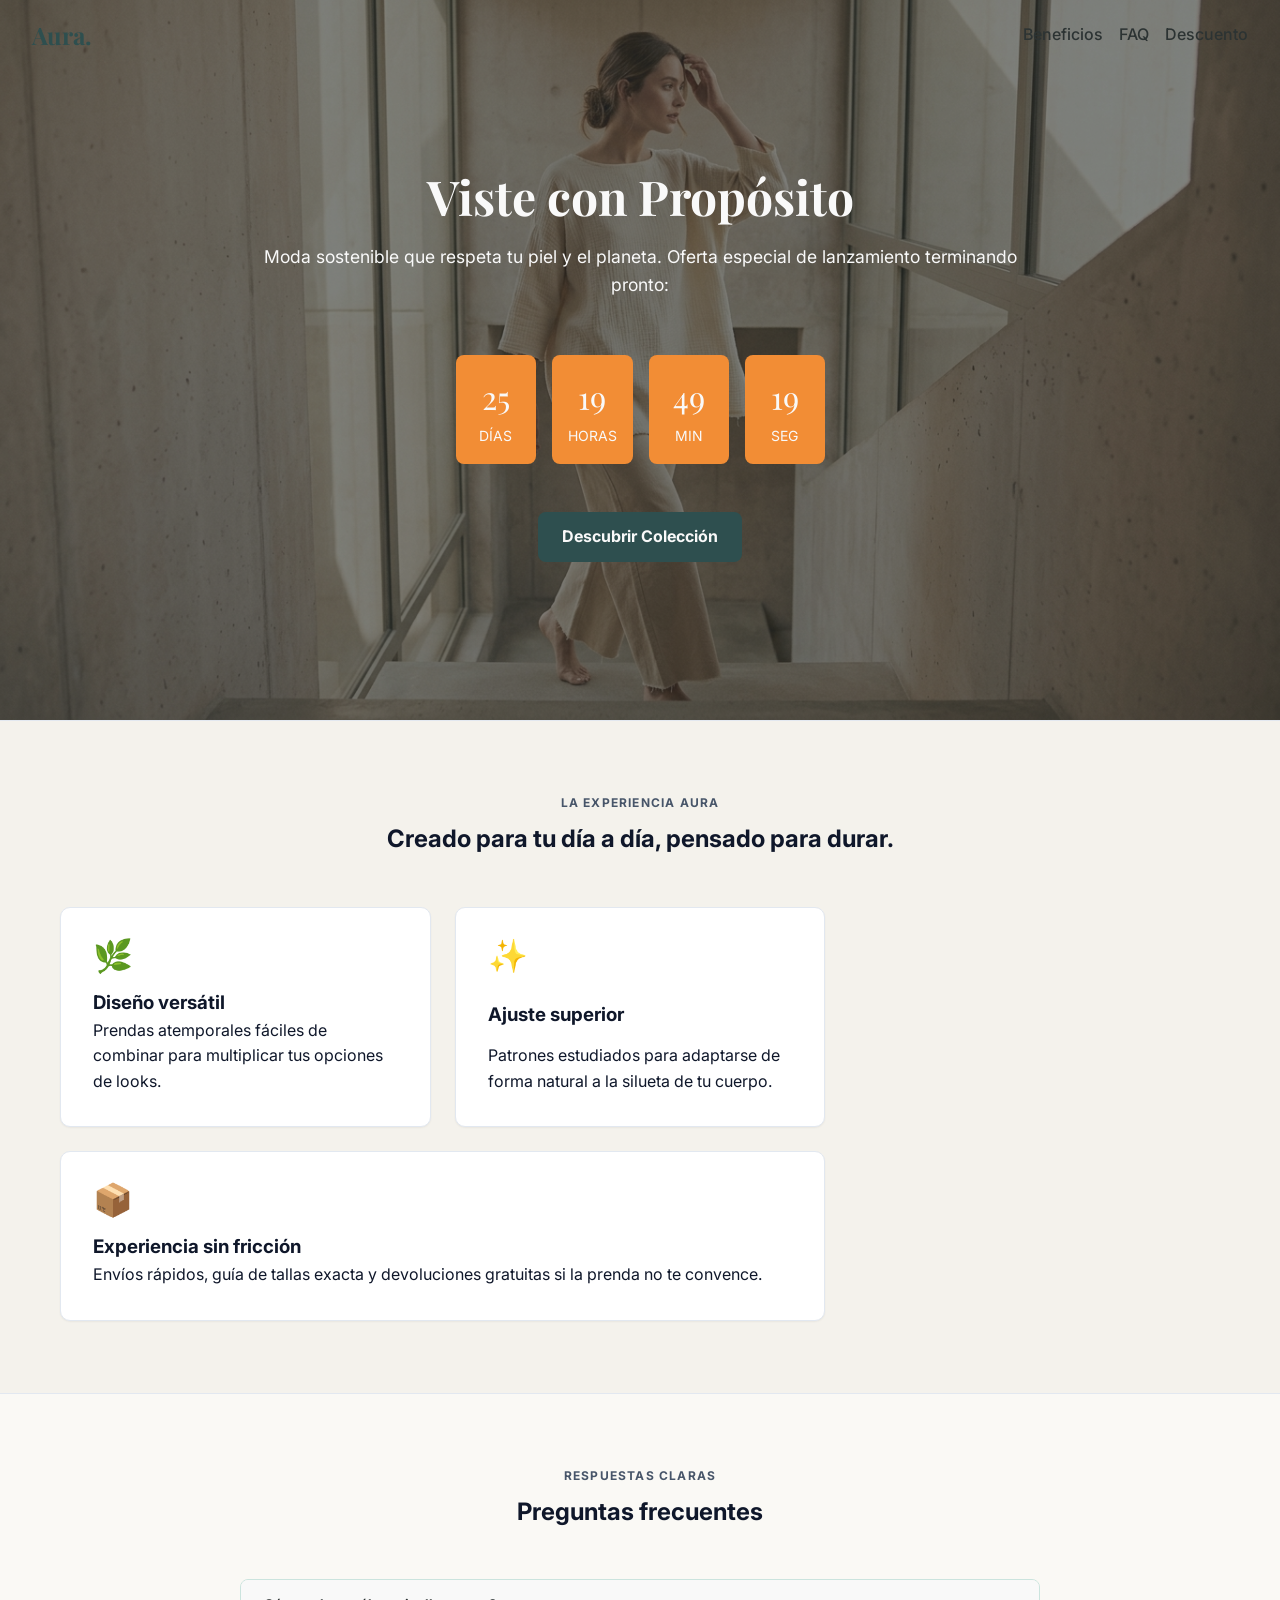
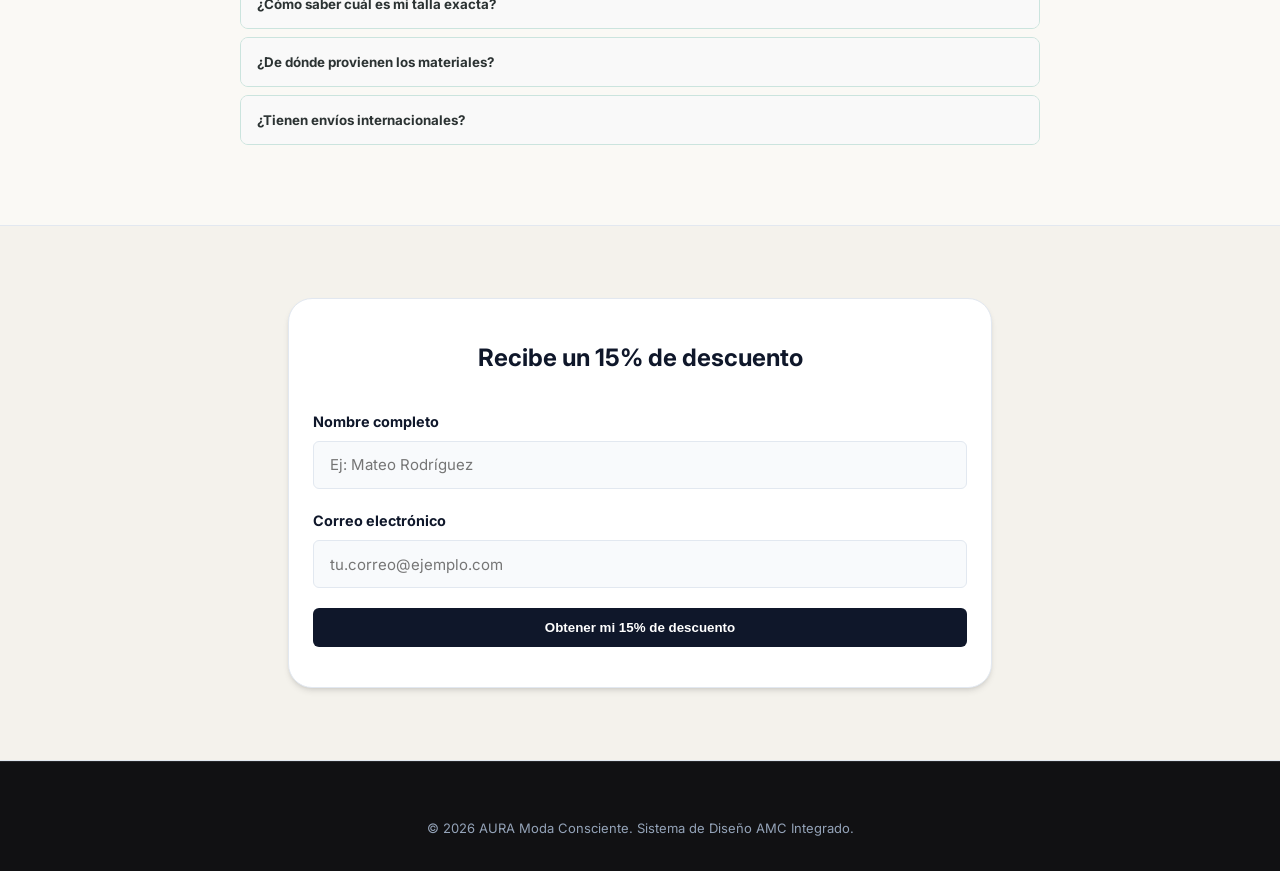
==== commit 1eabe4cf: "feat se implemento el auto guardado y la persistencia del formulario" ====
--- a/index.html
+++ b/index.html
@@ -77,166 +77,34 @@
       padding-right: 1.25rem;
     }
 
-    /* =========================================
-       SNIPPET 4: NAVBAR STICKY
-       ========================================= */
-    .amc-navbar {
-      position: fixed;
-      top: 0;
-      left: 0;
-      width: 100%;
-      padding: var(--spacing-base) calc(var(--spacing-base) * 2);
-      display: flex;
-      justify-content: space-between;
-      align-items: center;
-      background: transparent;
-      transition: background var(--transition-speed), box-shadow var(--transition-speed);
-      z-index: 1000;
-    }
-    .amc-navbar--scrolled {
-      background: var(--color-bg);
-      box-shadow: 0 2px 10px rgba(0,0,0,0.1);
-    }
-    .amc-navbar-logo {
-      font-family: var(--font-heading);
-      font-size: 1.5rem;
-      color: var(--color-primary);
-      font-weight: bold;
-      text-decoration: none;
-    }
-    .amc-navbar-links {
-      list-style: none;
-      display: flex;
-      gap: var(--spacing-base);
-      margin: 0;
-      padding: 0;
-    }
-    .amc-navbar-links a {
-      text-decoration: none;
-      color: var(--color-text);
-      font-family: var(--font-body);
-      font-weight: 500;
-    }
-
-    /* =========================================
-       SNIPPET 1: HERO SECTION
-       ========================================= */
-    .amc-hero {
-      position: relative;
-      min-height: 80vh;
-      display: flex;
-      align-items: center;
-      justify-content: center;
-      background: url('/src/assets/images/hero_clothing_lookbook_1790697575080.jpg') center/cover no-repeat;
-      padding: var(--spacing-base);
-    }
-    .amc-hero::before {
-      content: '';
-      position: absolute;
-      inset: 0;
-      background: rgba(44, 51, 51, 0.6);
-    }
-    .amc-hero-content {
-      position: relative;
-      z-index: 1;
-      text-align: center;
-      color: var(--color-bg);
-      max-width: 800px;
-    }
-    .amc-hero-title {
-      font-family: var(--font-heading);
-      font-size: 3rem;
-      margin-bottom: calc(var(--spacing-base) * 0.5);
-      color: var(--color-bg);
-    }
-    .amc-hero-subtitle {
-      font-family: var(--font-body);
-      font-size: 1.1rem;
-      margin-bottom: calc(var(--spacing-base) * 1.5);
-    }
-    .amc-hero-cta {
-      background-color: var(--color-primary);
-      color: var(--color-bg);
-      border: none;
-      padding: calc(var(--spacing-base) * 0.75) calc(var(--spacing-base) * 1.5);
-      border-radius: var(--border-radius);
-      font-family: var(--font-body);
-      font-weight: bold;
-      cursor: pointer;
-      text-decoration: none;
-      display: inline-block;
-      transition: background-color var(--transition-speed);
-      margin-top: 1rem;
-    }
+    /* Navbar y Hero (Tus estilos originales sin alterar) */
+    .amc-navbar { position: fixed; top: 0; left: 0; width: 100%; padding: var(--spacing-base) calc(var(--spacing-base) * 2); display: flex; justify-content: space-between; align-items: center; background: transparent; transition: background var(--transition-speed), box-shadow var(--transition-speed); z-index: 1000; }
+    .amc-navbar--scrolled { background: var(--color-bg); box-shadow: 0 2px 10px rgba(0,0,0,0.1); }
+    .amc-navbar-logo { font-family: var(--font-heading); font-size: 1.5rem; color: var(--color-primary); font-weight: bold; text-decoration: none; }
+    .amc-navbar-links { list-style: none; display: flex; gap: var(--spacing-base); margin: 0; padding: 0; }
+    .amc-navbar-links a { text-decoration: none; color: var(--color-text); font-family: var(--font-body); font-weight: 500; }
+
+    .amc-hero { position: relative; min-height: 80vh; display: flex; align-items: center; justify-content: center; background: url('/src/assets/images/hero_clothing_lookbook_1790697575080.jpg') center/cover no-repeat; padding: var(--spacing-base); }
+    .amc-hero::before { content: ''; position: absolute; inset: 0; background: rgba(44, 51, 51, 0.6); }
+    .amc-hero-content { position: relative; z-index: 1; text-align: center; color: var(--color-bg); max-width: 800px; }
+    .amc-hero-title { font-family: var(--font-heading); font-size: 3rem; margin-bottom: calc(var(--spacing-base) * 0.5); color: var(--color-bg); }
+    .amc-hero-subtitle { font-family: var(--font-body); font-size: 1.1rem; margin-bottom: calc(var(--spacing-base) * 1.5); }
+    .amc-hero-cta { background-color: var(--color-primary); color: var(--color-bg); border: none; padding: calc(var(--spacing-base) * 0.75) calc(var(--spacing-base) * 1.5); border-radius: var(--border-radius); font-family: var(--font-body); font-weight: bold; cursor: pointer; text-decoration: none; display: inline-block; transition: background-color var(--transition-speed); margin-top: 1rem; }
     .amc-hero-cta:hover { background-color: var(--color-accent); }
 
-    /* =========================================
-       SNIPPET 3: COUNTDOWN TIMER
-       ========================================= */
-    .amc-countdown {
-      display: flex;
-      gap: var(--spacing-base);
-      justify-content: center;
-      padding: calc(var(--spacing-base) * 2) 0;
-    }
-    .amc-countdown-box {
-      background: var(--color-accent);
-      color: var(--color-bg);
-      padding: var(--spacing-base);
-      border-radius: var(--border-radius);
-      text-align: center;
-      min-width: 80px;
-    }
-    .amc-countdown-number {
-      display: block;
-      font-family: var(--font-heading);
-      font-size: 2rem;
-    }
-    .amc-countdown-label {
-      font-family: var(--font-body);
-      font-size: 0.875rem;
-      text-transform: uppercase;
-    }
-
-    /* =========================================
-       SNIPPET 2: ACCORDION FAQ
-       ========================================= */
-    .amc-faq {
-      max-width: 800px;
-      margin: 0 auto;
-    }
-    .amc-faq-item {
-      border: 1px solid var(--color-secondary);
-      border-radius: var(--border-radius);
-      margin-bottom: calc(var(--spacing-base) * 0.5);
-      overflow: hidden;
-    }
-    .amc-faq-question {
-      width: 100%;
-      text-align: left;
-      padding: var(--spacing-base);
-      background: var(--color-bg);
-      color: var(--color-text);
-      border: none;
-      font-family: var(--font-body);
-      font-weight: bold;
-      cursor: pointer;
-      transition: background var(--transition-speed);
-    }
+    .amc-countdown { display: flex; gap: var(--spacing-base); justify-content: center; padding: calc(var(--spacing-base) * 2) 0; }
+    .amc-countdown-box { background: var(--color-accent); color: var(--color-bg); padding: var(--spacing-base); border-radius: var(--border-radius); text-align: center; min-width: 80px; }
+    .amc-countdown-number { display: block; font-family: var(--font-heading); font-size: 2rem; }
+    .amc-countdown-label { font-family: var(--font-body); font-size: 0.875rem; text-transform: uppercase; }
+
+    .amc-faq { max-width: 800px; margin: 0 auto; }
+    .amc-faq-item { border: 1px solid var(--color-secondary); border-radius: var(--border-radius); margin-bottom: calc(var(--spacing-base) * 0.5); overflow: hidden; }
+    .amc-faq-question { width: 100%; text-align: left; padding: var(--spacing-base); background: var(--color-bg); color: var(--color-text); border: none; font-family: var(--font-body); font-weight: bold; cursor: pointer; transition: background var(--transition-speed); }
     .amc-faq-question:hover { background: var(--color-secondary); }
-    .amc-faq-answer {
-      max-height: 0;
-      transition: max-height var(--transition-speed) ease-out;
-      background: var(--color-bg);
-      padding: 0 var(--spacing-base);
-    }
-    .amc-faq-item.amc-faq-item--active .amc-faq-answer {
-      max-height: 500px;
-      padding: var(--spacing-base);
-    }
+    .amc-faq-answer { max-height: 0; transition: max-height var(--transition-speed) ease-out; background: var(--color-bg); padding: 0 var(--spacing-base); }
+    .amc-faq-item.amc-faq-item--active .amc-faq-answer { max-height: 500px; padding: var(--spacing-base); }
     .amc-faq-answer p { margin: 0; }
 
-    /* RESTO DE ESTILOS DE SECCIONES (Simplificados para convivencia) */
     .section-padding { padding: 4.5rem 0; }
     .bg-subtle { background-color: var(--bg-subtle); border-top: 1px solid var(--border-subtle); border-bottom: 1px solid var(--border-subtle); }
     .section-header { text-align: center; max-width: 44rem; margin: 0 auto 3rem; }
@@ -250,14 +118,29 @@
     .form-card { background-color: var(--bg-surface); border: 1px solid var(--border-subtle); border-radius: var(--radius-xl); padding: 2.5rem 1.5rem; max-width: 44rem; margin: 0 auto; box-shadow: var(--shadow-md); }
     .form-group { margin-bottom: 1.25rem; }
     .form-control { width: 100%; padding: 0.85rem 1rem; font-family: var(--font-body); font-size: 0.9375rem; border: 1px solid var(--border-subtle); border-radius: var(--radius-sm); background-color: #f8fafc; color: var(--text-main); }
-    .btn-primary-form { background-color: var(--text-main); color: #fff; padding: 0.75rem 1.5rem; border: none; border-radius: var(--radius-sm); cursor: pointer; font-weight: 600; width: 100%; }
+    .btn-primary-form { background-color: var(--text-main); color: #fff; padding: 0.75rem 1.5rem; border: none; border-radius: var(--radius-sm); cursor: pointer; font-weight: 600; width: 100%; transition: background-color 0.3s; }
+    .btn-primary-form:disabled { background-color: var(--text-muted); cursor: not-allowed; }
     
     .site-footer { background-color: var(--bg-footer); color: #94a3b8; font-size: 0.8125rem; padding: 3.5rem 0 2rem; border-top: 1px solid #27272a; text-align: center; }
+
+    /* NUEVO CSS: Estilo para el mensaje de éxito */
+    #success-message {
+      display: none;
+      text-align: center;
+      padding: 2.5rem 1.5rem;
+      background-color: var(--success-bg);
+      border: 1px solid var(--success-border);
+      border-radius: var(--radius-lg);
+      color: var(--success-text);
+      animation: fadeIn 0.5s ease-in-out;
+    }
+    #success-message h3 { font-family: var(--font-heading); font-size: 2rem; margin-bottom: 0.5rem; color: var(--success-text); }
+    @keyframes fadeIn { from { opacity: 0; transform: translateY(-10px); } to { opacity: 1; transform: translateY(0); } }
   </style>
 </head>
 <body>
 
-  <!-- SNIPPET 4: NAVBAR STICKY -->
+  <!-- NAVBAR STICKY -->
   <nav class="amc-navbar" id="main-nav">
     <a href="#hero" class="amc-navbar-logo">Aura.</a>
     <ul class="amc-navbar-links">
@@ -269,37 +152,24 @@
 
   <main id="main-content">
 
-    <!-- SNIPPET 1 & 3: HERO SECTION + COUNTDOWN -->
+    <!-- HERO SECTION + COUNTDOWN -->
     <section class="amc-hero" id="hero">
       <div class="amc-hero-content">
         <h1 class="amc-hero-title">Viste con Propósito</h1>
         <p class="amc-hero-subtitle">Moda sostenible que respeta tu piel y el planeta. Oferta especial de lanzamiento terminando pronto:</p>
         
-        <!-- Contador Regresivo -->
         <div class="amc-countdown" id="promo-timer">
-          <div class="amc-countdown-box">
-            <span class="amc-countdown-number" data-time="days">00</span>
-            <span class="amc-countdown-label">Días</span>
-          </div>
-          <div class="amc-countdown-box">
-            <span class="amc-countdown-number" data-time="hours">00</span>
-            <span class="amc-countdown-label">Horas</span>
-          </div>
-          <div class="amc-countdown-box">
-            <span class="amc-countdown-number" data-time="minutes">00</span>
-            <span class="amc-countdown-label">Min</span>
-          </div>
-          <div class="amc-countdown-box">
-            <span class="amc-countdown-number" data-time="seconds">00</span>
-            <span class="amc-countdown-label">Seg</span>
-          </div>
+          <div class="amc-countdown-box"><span class="amc-countdown-number" data-time="days">00</span><span class="amc-countdown-label">Días</span></div>
+          <div class="amc-countdown-box"><span class="amc-countdown-number" data-time="hours">00</span><span class="amc-countdown-label">Horas</span></div>
+          <div class="amc-countdown-box"><span class="amc-countdown-number" data-time="minutes">00</span><span class="amc-countdown-label">Min</span></div>
+          <div class="amc-countdown-box"><span class="amc-countdown-number" data-time="seconds">00</span><span class="amc-countdown-label">Seg</span></div>
         </div>
 
         <a href="#beneficios" class="amc-hero-cta">Descubrir Colección</a>
       </div>
     </section>
 
-    <!-- SECCIÓN BENEFICIOS (Original adaptada) -->
+    <!-- SECCIÓN BENEFICIOS -->
     <section id="beneficios" class="section-padding bg-subtle">
       <div class="container">
         <div class="section-header">
@@ -326,55 +196,59 @@
       </div>
     </section>
 
-    <!-- SNIPPET 2: FAQ ACCORDION -->
+    <!-- FAQ ACCORDION -->
     <section id="faq" class="section-padding">
       <div class="container">
         <div class="section-header">
           <span class="section-kicker">Respuestas Claras</span>
           <h2>Preguntas frecuentes</h2>
         </div>
-        
         <div class="amc-faq">
           <div class="amc-faq-item">
             <button class="amc-faq-question">¿Cómo saber cuál es mi talla exacta?</button>
-            <div class="amc-faq-answer">
-              <p>Cada prenda de nuestra tienda dispone de una guía detallada con medidas tomadas directamente sobre el tejido en plano. Si tienes dudas entre dos tallas, nuestras devoluciones son 100% gratuitas durante 30 días.</p>
-            </div>
+            <div class="amc-faq-answer"><p>Cada prenda dispone de una guía detallada. Devoluciones gratuitas durante 30 días.</p></div>
           </div>
           <div class="amc-faq-item">
             <button class="amc-faq-question">¿De dónde provienen los materiales?</button>
-            <div class="amc-faq-answer">
-              <p>Utilizamos algodón orgánico certificado y poliéster reciclado. No empleamos tintes sintéticos pesados ni resinas plásticas que impidan la transpiración.</p>
-            </div>
+            <div class="amc-faq-answer"><p>Algodón orgánico y poliéster reciclado. Sin tintes sintéticos pesados.</p></div>
           </div>
           <div class="amc-faq-item">
             <button class="amc-faq-question">¿Tienen envíos internacionales?</button>
-            <div class="amc-faq-answer">
-              <p>Sí, realizamos envíos a toda América y Europa en 24 a 48 horas laborables.</p>
-            </div>
+            <div class="amc-faq-answer"><p>Sí, realizamos envíos a toda América y Europa en 24 a 48 horas laborables.</p></div>
           </div>
         </div>
       </div>
     </section>
 
-    <!-- SECCIÓN REGISTRO (Original Simplificada) -->
+    <!-- SECCIÓN REGISTRO CON PERSISTENCIA -->
     <section id="registro" class="section-padding bg-subtle">
       <div class="container">
-        <div class="form-card">
-          <div class="section-header" style="margin-bottom: 2rem;">
+        <div class="form-card" id="form-container-card">
+          
+          <!-- Encabezado del Formulario -->
+          <div class="section-header" style="margin-bottom: 2rem;" id="form-header">
             <h2>Recibe un 15% de descuento</h2>
           </div>
+
+          <!-- Formulario -->
           <form id="leadForm" novalidate>
             <div class="form-group">
-              <label for="nombre">Nombre completo</label>
+              <label for="nombre" style="display:block; margin-bottom:0.5rem; font-weight:bold; font-size:0.9rem;">Nombre completo</label>
               <input type="text" id="nombre" class="form-control" placeholder="Ej: Mateo Rodríguez" required>
             </div>
             <div class="form-group">
-              <label for="email">Correo electrónico</label>
+              <label for="email" style="display:block; margin-bottom:0.5rem; font-weight:bold; font-size:0.9rem;">Correo electrónico</label>
               <input type="email" id="email" class="form-control" placeholder="tu.correo@ejemplo.com" required>
             </div>
             <button type="submit" class="btn-primary-form">Obtener mi 15% de descuento</button>
           </form>
+
+          <!-- Mensaje de Éxito (Oculto inicialmente) -->
+          <div id="success-message">
+            <h3 id="personalized-greeting">¡Gracias por registrarte!</h3>
+            <p>Ya hemos asegurado tu descuento del 15% para tu primera compra en Aura.</p>
+          </div>
+
         </div>
       </div>
     </section>
@@ -387,29 +261,18 @@
     </div>
   </footer>
 
-  <!-- =========================================
-       JAVASCRIPT INTEGRADO (Snippets)
-       ========================================= -->
   <script>
-    // SNIPPET 4 JS: NAVBAR STICKY
+    // JS ORIGINAL: NAVBAR Y FAQ Y COUNTDOWN
     (() => {
       const navbar = document.getElementById('main-nav');
       let isScrolled = false;
-      
-      const handleScroll = () => {
+      window.addEventListener('scroll', () => {
         const currentScroll = window.scrollY;
-        if (currentScroll > 50 && !isScrolled) {
-          navbar.classList.add('amc-navbar--scrolled');
-          isScrolled = true;
-        } else if (currentScroll <= 50 && isScrolled) {
-          navbar.classList.remove('amc-navbar--scrolled');
-          isScrolled = false;
-        }
-      };
-      window.addEventListener('scroll', handleScroll, { passive: true });
+        if (currentScroll > 50 && !isScrolled) { navbar.classList.add('amc-navbar--scrolled'); isScrolled = true; } 
+        else if (currentScroll <= 50 && isScrolled) { navbar.classList.remove('amc-navbar--scrolled'); isScrolled = false; }
+      }, { passive: true });
     })();
 
-    // SNIPPET 2 JS: ACCORDION FAQ
     (() => {
       const faqItems = document.querySelectorAll('.amc-faq-item');
       faqItems.forEach(item => {
@@ -422,44 +285,141 @@
       });
     })();
 
-    // SNIPPET 3 JS: COUNTDOWN TIMER
     class PromoCountdown {
       constructor(targetDate, elementId) {
         this.targetDate = new Date(targetDate).getTime();
         this.container = document.getElementById(elementId);
         if(!this.container) return;
-        this.els = {
-          d: this.container.querySelector('[data-time="days"]'),
-          h: this.container.querySelector('[data-time="hours"]'),
-          m: this.container.querySelector('[data-time="minutes"]'),
-          s: this.container.querySelector('[data-time="seconds"]')
-        };
+        this.els = { d: this.container.querySelector('[data-time="days"]'), h: this.container.querySelector('[data-time="hours"]'), m: this.container.querySelector('[data-time="minutes"]'), s: this.container.querySelector('[data-time="seconds"]') };
         this.init();
       }
-      
-      init() {
-        this.updateTimer();
-        this.interval = setInterval(() => this.updateTimer(), 1000);
-      }
-      
+      init() { this.updateTimer(); this.interval = setInterval(() => this.updateTimer(), 1000); }
       updateTimer() {
-        const now = new Date().getTime();
-        const distance = this.targetDate - now;
-        
-        if (distance <= 0) {
-          clearInterval(this.interval);
-          Object.values(this.els).forEach(el => el.textContent = "00");
-          return;
-        }
-        
+        const distance = this.targetDate - new Date().getTime();
+        if (distance <= 0) { clearInterval(this.interval); Object.values(this.els).forEach(el => el.textContent = "00"); return; }
         this.els.d.textContent = String(Math.floor(distance / (1000 * 60 * 60 * 24))).padStart(2, '0');
         this.els.h.textContent = String(Math.floor((distance % (1000 * 60 * 60 * 24)) / (1000 * 60 * 60))).padStart(2, '0');
         this.els.m.textContent = String(Math.floor((distance % (1000 * 60 * 60)) / (1000 * 60))).padStart(2, '0');
         this.els.s.textContent = String(Math.floor((distance % (1000 * 60)) / 1000)).padStart(2, '0');
       }
     }
-    // Set target date for countdown (e.g. End of year)
     new PromoCountdown('2026-12-31T23:59:59', 'promo-timer');
+
+
+    // ==========================================
+    // NUEVO JS: MÓDULO DE PERSISTENCIA AURA (E3.2)
+    // ==========================================
+    (() => {
+      // Configuraciones
+      const NAMESPACE = 'amc_aura_';
+      const DRAFT_KEY = NAMESPACE + 'draft';
+      const CONVERTED_KEY = NAMESPACE + 'converted';
+      // ¡IMPORTANTE! Reemplaza esta URL con tu link de Formspree
+      const FORMSPREE_ENDPOINT = 'https://formspree.io/f/TU_CODIGO_AQUI'; 
+
+      // Referencias DOM
+      const form = document.getElementById('leadForm');
+      const formHeader = document.getElementById('form-header');
+      const successMessage = document.getElementById('success-message');
+      const greeting = document.getElementById('personalized-greeting');
+      const inputNombre = document.getElementById('nombre');
+      const inputEmail = document.getElementById('email');
+      const submitBtn = form.querySelector('button[type="submit"]');
+
+      // BLOQUE 1: Carga inicial de la página
+      document.addEventListener('DOMContentLoaded', () => {
+        const isConverted = localStorage.getItem(CONVERTED_KEY);
+        
+        if (isConverted) {
+          // Lógica Usuario Convertido: Ocultar form, mostrar mensaje
+          const userData = JSON.parse(isConverted);
+          showConvertedState(userData.name);
+        } else {
+          // Usuario Nuevo: Cargar datos autoguardados si existen
+          restoreDraft();
+        }
+      });
+
+      // BLOQUE 2: Autoguardado en tiempo real (Evento Input)
+      form.addEventListener('input', () => {
+        const formData = {
+          name: inputNombre.value,
+          email: inputEmail.value
+        };
+        localStorage.setItem(DRAFT_KEY, JSON.stringify(formData));
+      });
+
+      // BLOQUE 3: Función para restaurar campos desde localStorage
+      function restoreDraft() {
+        const savedDraft = localStorage.getItem(DRAFT_KEY);
+        if (savedDraft) {
+          try {
+            const formData = JSON.parse(savedDraft);
+            if (formData.name) inputNombre.value = formData.name;
+            if (formData.email) inputEmail.value = formData.email;
+          } catch (e) {
+            console.error('Error al parsear el borrador', e);
+          }
+        }
+      }
+
+      // BLOQUE 4: Envío real al servicio (Formspree)
+      form.addEventListener('submit', async (e) => {
+        e.preventDefault();
+        
+        // Validación básica HTML5 manual
+        if (!inputNombre.value || !inputEmail.value) {
+          alert('Por favor completa todos los campos.');
+          return;
+        }
+
+        submitBtn.textContent = 'Enviando...';
+        submitBtn.disabled = true;
+
+        const formData = {
+          name: inputNombre.value,
+          email: inputEmail.value
+        };
+
+        try {
+          const response = await fetch(FORMSPREE_ENDPOINT, {
+            method: 'POST',
+            headers: {
+              'Content-Type': 'application/json',
+              'Accept': 'application/json'
+            },
+            body: JSON.stringify(formData)
+          });
+
+          if (response.ok) {
+            // Guardar estado convertido
+            localStorage.setItem(CONVERTED_KEY, JSON.stringify({ name: formData.name, date: new Date().toISOString() }));
+            // Limpiar localStorage tras envío exitoso
+            localStorage.removeItem(DRAFT_KEY);
+            // Mostrar la UI de éxito
+            showConvertedState(formData.name);
+          } else {
+            alert('Hubo un problema al solicitar tu descuento. Intenta de nuevo.');
+          }
+        } catch (error) {
+          console.error('Error de red:', error);
+          alert('Error de conexión. Revisa tu internet.');
+        } finally {
+          submitBtn.textContent = 'Obtener mi 15% de descuento';
+          submitBtn.disabled = false;
+        }
+      });
+
+      // BLOQUE 5: Ajuste de Interfaz para usuario convertido
+      function showConvertedState(fullName) {
+        form.style.display = 'none';
+        formHeader.style.display = 'none';
+        successMessage.style.display = 'block';
+        // Saludar con el primer nombre si es posible
+        const firstName = fullName ? fullName.split(' ')[0] : 'amigo';
+        greeting.textContent = `¡Hola, ${firstName}!`;
+      }
+    })();
   </script>
 </body>
-</html>
+</html>
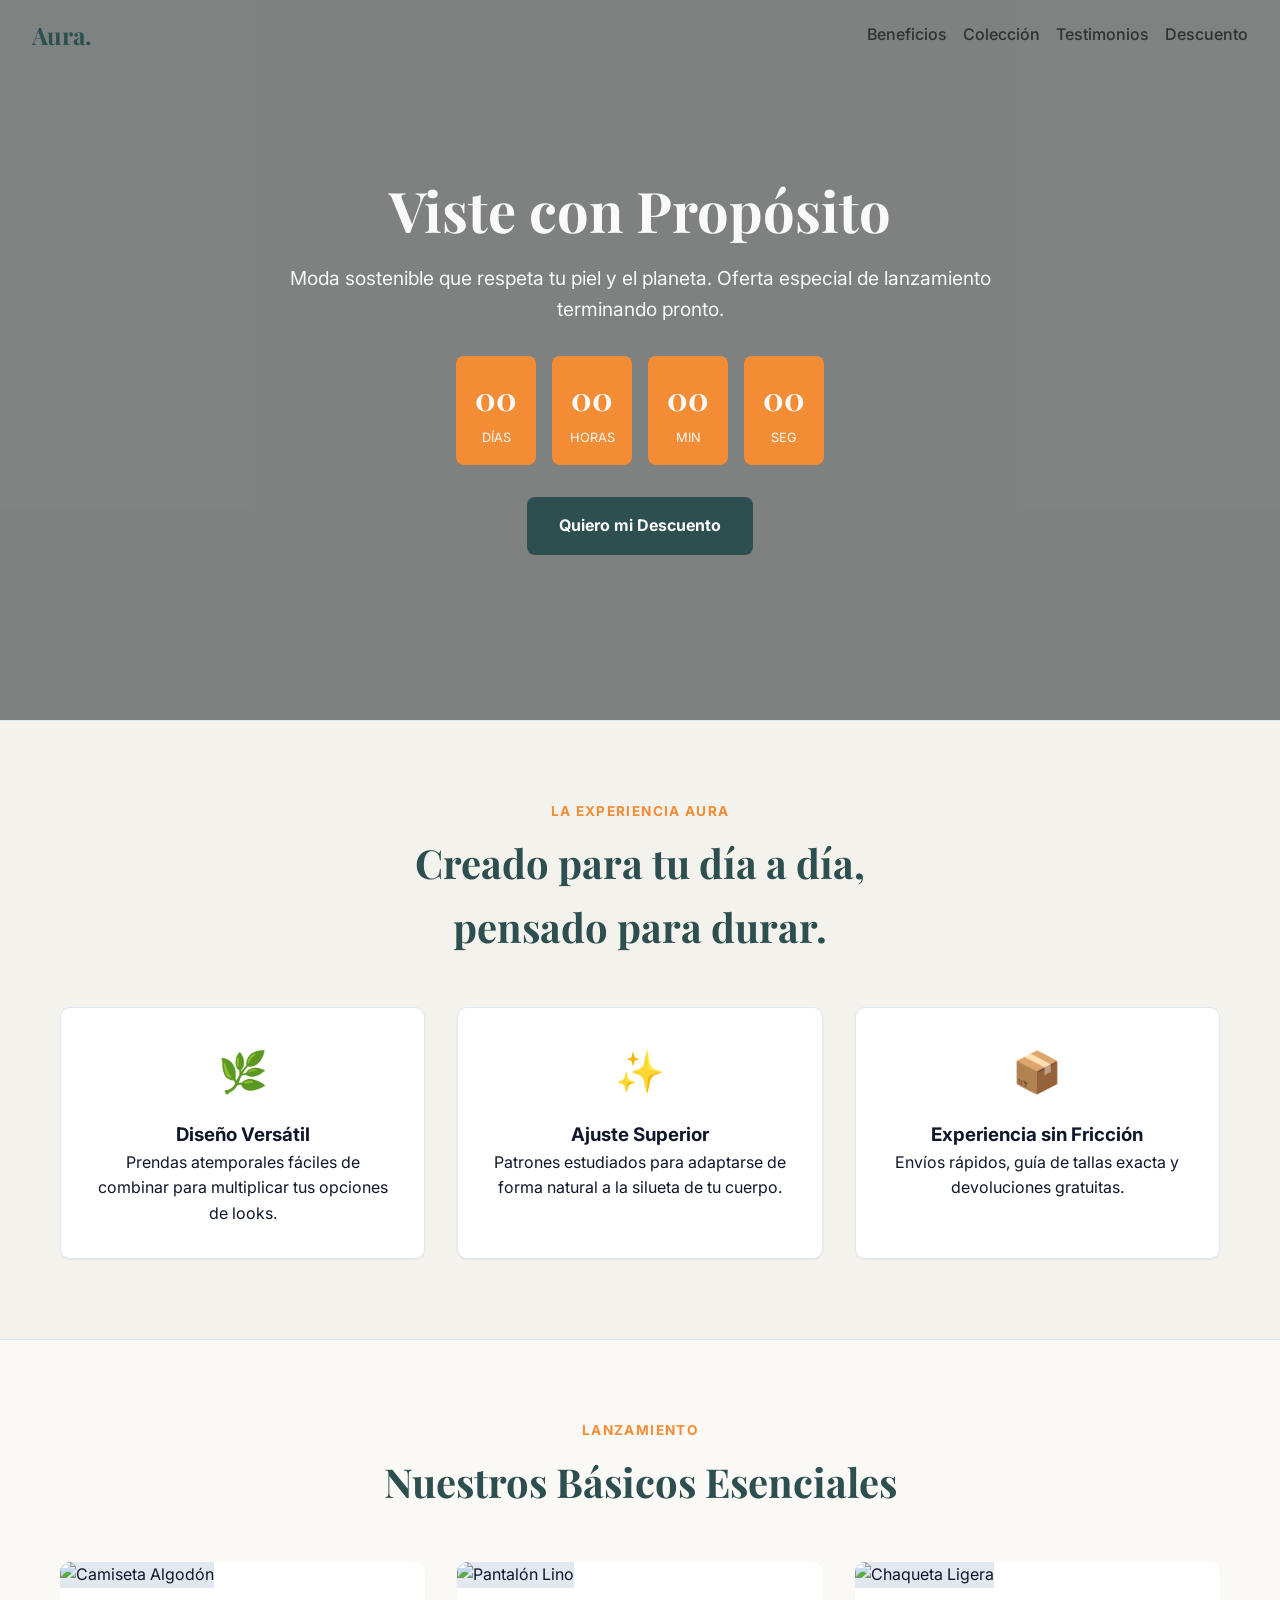
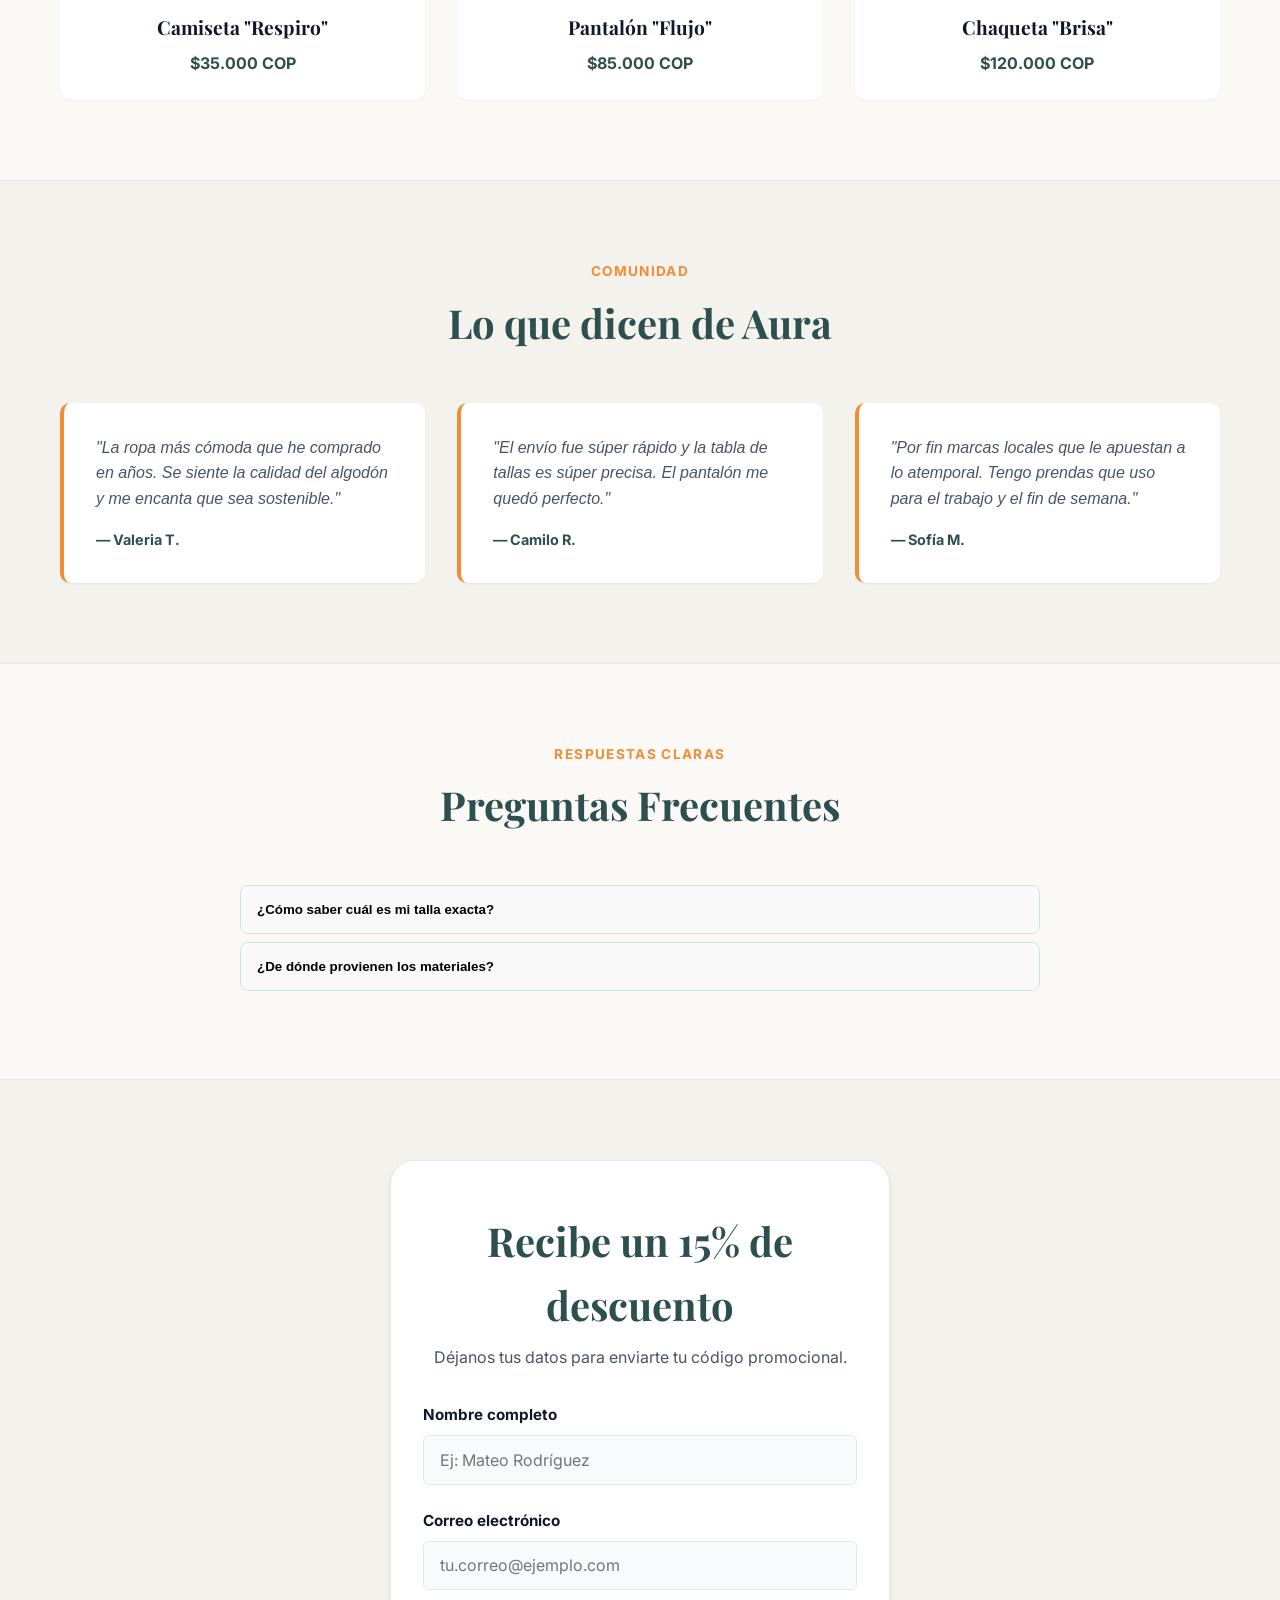
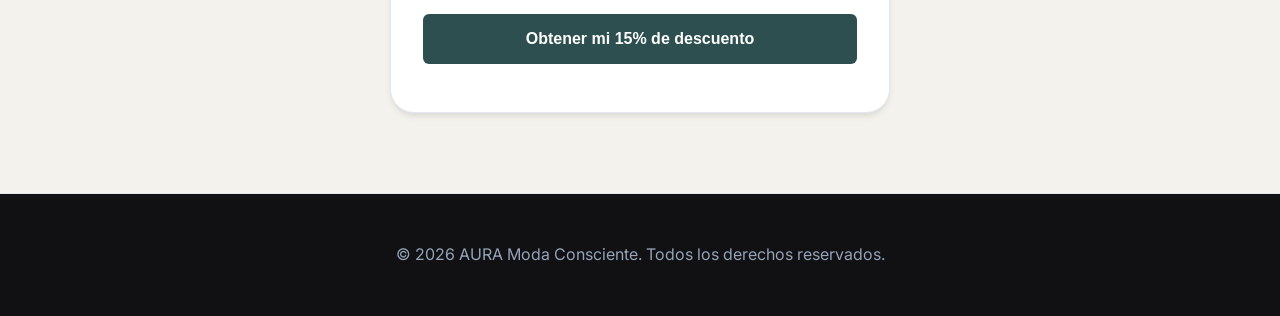
==== commit 171970f5: "Feat apliacion del formulario actulizacion de css y adicon de testimonios" ====
--- a/index.html
+++ b/index.html
@@ -7,15 +7,14 @@
   <title>AURA Moda Consciente | Ropa Cómoda y Sostenible</title>
   <meta name="description" content="Descubre moda cómoda, prendas atemporales y tejidos transpirables que cuidan tu piel. Viste con el equilibrio perfecto entre estilo, bienestar y durabilidad.">
 
-  <!-- Tipografías de Google Fonts + Nuevas fuentes del Sistema de Diseño -->
+  <!-- Tipografías de Google Fonts -->
   <link rel="preconnect" href="https://fonts.googleapis.com">
   <link rel="preconnect" href="https://fonts.gstatic.com" crossorigin>
   <link href="https://fonts.googleapis.com/css2?family=Cormorant+Garamond:ital,wght@0,600;0,700;1,400&family=Plus+Jakarta+Sans:wght@400;500;600;700&family=Inter:wght@400;500;700&family=Playfair+Display:wght@400;700&display=swap" rel="stylesheet">
 
   <style>
-    /* Variables y Reset Integrado */
+    /* Variables y Reset */
     :root {
-      /* Tokens del Sistema de Diseño AMC */
       --color-primary: #2E4F4F;
       --color-secondary: #CBE4DE;
       --color-accent: #F28D35;
@@ -27,149 +26,150 @@
       --border-radius: 8px;
       --transition-speed: 0.3s;
 
-      /* Tokens Originales */
       --bg-canvas: #FAF9F5;
       --bg-surface: #FFFFFF;
       --bg-subtle: #F4F2EC;
-      --bg-dark: #18181B;
       --bg-footer: #111113;
       --text-main: #0F172A;
       --text-muted: #475569;
-      --text-light: #F8FAFC;
       --border-subtle: #E2E8F0;
+      
+      /* Colores para errores y validación */
       --error-bg: #FEF2F2;
       --error-border: #DC2626;
       --error-text: #991B1B;
+      
       --success-bg: #ECFDF5;
       --success-border: #059669;
       --success-text: #065F46;
+      
       --radius-sm: 6px;
       --radius-md: 10px;
-      --radius-lg: 16px;
       --radius-xl: 24px;
       --shadow-sm: 0 1px 2px 0 rgba(0, 0, 0, 0.05);
-      --shadow-md: 0 4px 6px -1px rgba(0, 0, 0, 0.1), 0 2px 4px -2px rgba(0, 0, 0, 0.1);
-      --shadow-lg: 0 10px 15px -3px rgba(0, 0, 0, 0.1);
+      --shadow-md: 0 4px 6px -1px rgba(0, 0, 0, 0.1);
     }
 
-    *, *::before, *::after {
-      box-sizing: border-box;
-      margin: 0;
-      padding: 0;
-    }
-
-    html {
-      font-family: var(--font-body);
-      color: var(--text-main);
-      background-color: var(--bg-canvas);
-      line-height: 1.6;
-      -webkit-font-smoothing: antialiased;
-      scroll-behavior: smooth;
-    }
-
-    /* Estilos Generales Originales */
-    .container {
-      width: 100%;
-      max-width: 1200px;
-      margin-left: auto;
-      margin-right: auto;
-      padding-left: 1.25rem;
-      padding-right: 1.25rem;
-    }
-
-    /* Navbar y Hero (Tus estilos originales sin alterar) */
-    .amc-navbar { position: fixed; top: 0; left: 0; width: 100%; padding: var(--spacing-base) calc(var(--spacing-base) * 2); display: flex; justify-content: space-between; align-items: center; background: transparent; transition: background var(--transition-speed), box-shadow var(--transition-speed); z-index: 1000; }
+    *, *::before, *::after { box-sizing: border-box; margin: 0; padding: 0; }
+    html { font-family: var(--font-body); color: var(--text-main); background-color: var(--bg-canvas); line-height: 1.6; scroll-behavior: smooth; }
+    .container { width: 100%; max-width: 1200px; margin: 0 auto; padding: 0 1.25rem; }
+
+    /* Navbar */
+    .amc-navbar { position: fixed; top: 0; left: 0; width: 100%; padding: var(--spacing-base) calc(var(--spacing-base) * 2); display: flex; justify-content: space-between; align-items: center; background: transparent; transition: background var(--transition-speed); z-index: 1000; }
     .amc-navbar--scrolled { background: var(--color-bg); box-shadow: 0 2px 10px rgba(0,0,0,0.1); }
     .amc-navbar-logo { font-family: var(--font-heading); font-size: 1.5rem; color: var(--color-primary); font-weight: bold; text-decoration: none; }
-    .amc-navbar-links { list-style: none; display: flex; gap: var(--spacing-base); margin: 0; padding: 0; }
-    .amc-navbar-links a { text-decoration: none; color: var(--color-text); font-family: var(--font-body); font-weight: 500; }
-
-    .amc-hero { position: relative; min-height: 80vh; display: flex; align-items: center; justify-content: center; background: url('/src/assets/images/hero_clothing_lookbook_1790697575080.jpg') center/cover no-repeat; padding: var(--spacing-base); }
+    .amc-navbar-links { list-style: none; display: flex; gap: var(--spacing-base); margin: 0; }
+    .amc-navbar-links a { text-decoration: none; color: var(--color-text); font-weight: 500; }
+
+    /* Hero */
+    .amc-hero { position: relative; min-height: 80vh; display: flex; align-items: center; justify-content: center; background: url('https://images.unsplash.com/photo-1512436991641-6745cdb1723f?q=80&w=2070&auto=format&fit=crop') center/cover no-repeat; padding: var(--spacing-base); }
     .amc-hero::before { content: ''; position: absolute; inset: 0; background: rgba(44, 51, 51, 0.6); }
     .amc-hero-content { position: relative; z-index: 1; text-align: center; color: var(--color-bg); max-width: 800px; }
-    .amc-hero-title { font-family: var(--font-heading); font-size: 3rem; margin-bottom: calc(var(--spacing-base) * 0.5); color: var(--color-bg); }
-    .amc-hero-subtitle { font-family: var(--font-body); font-size: 1.1rem; margin-bottom: calc(var(--spacing-base) * 1.5); }
-    .amc-hero-cta { background-color: var(--color-primary); color: var(--color-bg); border: none; padding: calc(var(--spacing-base) * 0.75) calc(var(--spacing-base) * 1.5); border-radius: var(--border-radius); font-family: var(--font-body); font-weight: bold; cursor: pointer; text-decoration: none; display: inline-block; transition: background-color var(--transition-speed); margin-top: 1rem; }
+    .amc-hero-title { font-family: var(--font-heading); font-size: 3.5rem; margin-bottom: 0.5rem; color: var(--color-bg); }
+    .amc-hero-subtitle { font-size: 1.2rem; margin-bottom: 2rem; }
+    .amc-hero-cta { background-color: var(--color-primary); color: var(--color-bg); padding: 1rem 2rem; border-radius: var(--border-radius); font-weight: bold; text-decoration: none; display: inline-block; transition: background 0.3s; }
     .amc-hero-cta:hover { background-color: var(--color-accent); }
 
-    .amc-countdown { display: flex; gap: var(--spacing-base); justify-content: center; padding: calc(var(--spacing-base) * 2) 0; }
-    .amc-countdown-box { background: var(--color-accent); color: var(--color-bg); padding: var(--spacing-base); border-radius: var(--border-radius); text-align: center; min-width: 80px; }
-    .amc-countdown-number { display: block; font-family: var(--font-heading); font-size: 2rem; }
-    .amc-countdown-label { font-family: var(--font-body); font-size: 0.875rem; text-transform: uppercase; }
-
+    .amc-countdown { display: flex; gap: 1rem; justify-content: center; margin-bottom: 2rem; }
+    .amc-countdown-box { background: var(--color-accent); padding: 1rem; border-radius: var(--border-radius); text-align: center; min-width: 80px; }
+    .amc-countdown-number { display: block; font-family: var(--font-heading); font-size: 2rem; font-weight: bold; }
+    .amc-countdown-label { font-size: 0.8rem; text-transform: uppercase; }
+
+    /* Secciones Generales */
+    .section-padding { padding: 5rem 0; }
+    .bg-subtle { background-color: var(--bg-subtle); border-top: 1px solid var(--border-subtle); border-bottom: 1px solid var(--border-subtle); }
+    .section-header { text-align: center; max-width: 600px; margin: 0 auto 3rem; }
+    .section-header h2 { font-family: var(--font-heading); font-size: 2.5rem; color: var(--color-primary); }
+    .section-kicker { display: block; font-size: 0.85rem; font-weight: 700; text-transform: uppercase; letter-spacing: 0.1em; color: var(--color-accent); margin-bottom: 0.5rem; }
+
+    /* Beneficios */
+    .benefits-grid { display: grid; grid-template-columns: repeat(auto-fit, minmax(300px, 1fr)); gap: 2rem; }
+    .benefit-card { background-color: var(--bg-surface); border: 1px solid var(--border-subtle); border-radius: var(--radius-md); padding: 2rem; box-shadow: var(--shadow-sm); text-align: center; }
+    .benefit-icon { font-size: 2.5rem; margin-bottom: 1rem; }
+
+    /* NUEVA SECCIÓN: Colección */
+    .collection-grid { display: grid; grid-template-columns: repeat(auto-fit, minmax(280px, 1fr)); gap: 2rem; }
+    .product-card { background: var(--bg-surface); border-radius: var(--radius-md); overflow: hidden; box-shadow: var(--shadow-sm); transition: transform 0.3s; }
+    .product-card:hover { transform: translateY(-5px); }
+    .product-img { width: 100%; height: 350px; object-fit: cover; background-color: #e2e8f0; }
+    .product-info { padding: 1.5rem; text-align: center; }
+    .product-title { font-family: var(--font-heading); font-size: 1.2rem; margin-bottom: 0.5rem; }
+    .product-price { font-weight: bold; color: var(--color-primary); }
+
+    /* NUEVA SECCIÓN: Testimonios */
+    .testimonials-grid { display: grid; grid-template-columns: repeat(auto-fit, minmax(300px, 1fr)); gap: 2rem; }
+    .testimonial-card { background: var(--bg-surface); padding: 2rem; border-radius: var(--radius-md); box-shadow: var(--shadow-sm); border-left: 4px solid var(--color-accent); }
+    .testimonial-text { font-style: italic; margin-bottom: 1rem; color: var(--text-muted); }
+    .testimonial-author { font-weight: bold; color: var(--color-primary); font-size: 0.9rem; }
+
+    /* FAQ */
     .amc-faq { max-width: 800px; margin: 0 auto; }
-    .amc-faq-item { border: 1px solid var(--color-secondary); border-radius: var(--border-radius); margin-bottom: calc(var(--spacing-base) * 0.5); overflow: hidden; }
-    .amc-faq-question { width: 100%; text-align: left; padding: var(--spacing-base); background: var(--color-bg); color: var(--color-text); border: none; font-family: var(--font-body); font-weight: bold; cursor: pointer; transition: background var(--transition-speed); }
+    .amc-faq-item { border: 1px solid var(--color-secondary); border-radius: var(--border-radius); margin-bottom: 0.5rem; overflow: hidden; }
+    .amc-faq-question { width: 100%; text-align: left; padding: 1rem; background: var(--color-bg); font-weight: bold; cursor: pointer; border: none; }
     .amc-faq-question:hover { background: var(--color-secondary); }
-    .amc-faq-answer { max-height: 0; transition: max-height var(--transition-speed) ease-out; background: var(--color-bg); padding: 0 var(--spacing-base); }
-    .amc-faq-item.amc-faq-item--active .amc-faq-answer { max-height: 500px; padding: var(--spacing-base); }
-    .amc-faq-answer p { margin: 0; }
-
-    .section-padding { padding: 4.5rem 0; }
-    .bg-subtle { background-color: var(--bg-subtle); border-top: 1px solid var(--border-subtle); border-bottom: 1px solid var(--border-subtle); }
-    .section-header { text-align: center; max-width: 44rem; margin: 0 auto 3rem; }
-    .section-kicker { display: block; font-size: 0.75rem; font-weight: 700; text-transform: uppercase; letter-spacing: 0.1em; color: var(--text-muted); margin-bottom: 0.5rem; }
-    .benefits-grid { display: grid; grid-template-columns: 1fr; gap: 1.5rem; }
-    @media (min-width: 768px) { .benefits-grid { grid-template-columns: repeat(2, 1fr); } .benefit-card.span-2 { grid-column: span 2; } }
-    @media (min-width: 1024px) { .benefits-grid { grid-template-columns: repeat(3, 1fr); } }
-    .benefit-card { background-color: var(--bg-surface); border: 1px solid var(--border-subtle); border-radius: var(--radius-md); padding: 2rem; box-shadow: var(--shadow-sm); display: flex; flex-direction: column; justify-content: space-between; }
-    .benefit-icon { font-size: 2rem; margin-bottom: 1rem; line-height: 1; }
+    .amc-faq-answer { max-height: 0; transition: max-height 0.3s ease-out; background: var(--color-bg); padding: 0 1rem; overflow: hidden; }
+    .amc-faq-item.amc-faq-item--active .amc-faq-answer { max-height: 500px; padding: 1rem; }
+
+    /* Formulario y Validación de Error */
+    .form-card { background-color: var(--bg-surface); border: 1px solid var(--border-subtle); border-radius: var(--radius-xl); padding: 3rem 2rem; max-width: 500px; margin: 0 auto; box-shadow: var(--shadow-md); }
+    .form-group { margin-bottom: 1.5rem; position: relative; }
+    .form-group label { display: block; margin-bottom: 0.5rem; font-weight: bold; font-size: 0.95rem; }
+    .form-control { width: 100%; padding: 0.85rem 1rem; font-family: var(--font-body); font-size: 1rem; border: 1px solid var(--border-subtle); border-radius: var(--radius-sm); background-color: #f8fafc; transition: all 0.3s; }
     
-    .form-card { background-color: var(--bg-surface); border: 1px solid var(--border-subtle); border-radius: var(--radius-xl); padding: 2.5rem 1.5rem; max-width: 44rem; margin: 0 auto; box-shadow: var(--shadow-md); }
-    .form-group { margin-bottom: 1.25rem; }
-    .form-control { width: 100%; padding: 0.85rem 1rem; font-family: var(--font-body); font-size: 0.9375rem; border: 1px solid var(--border-subtle); border-radius: var(--radius-sm); background-color: #f8fafc; color: var(--text-main); }
-    .btn-primary-form { background-color: var(--text-main); color: #fff; padding: 0.75rem 1.5rem; border: none; border-radius: var(--radius-sm); cursor: pointer; font-weight: 600; width: 100%; transition: background-color 0.3s; }
+    /* Clases aplicadas por JS cuando hay error */
+    .form-control.input-error { border-color: var(--error-border); background-color: var(--error-bg); }
+    .error-msg { color: var(--error-text); font-size: 0.85rem; margin-top: 0.4rem; display: none; font-weight: 500; }
+    .form-control.input-error + .error-msg { display: block; animation: shake 0.4s; }
+
+    @keyframes shake {
+      0%, 100% { transform: translateX(0); }
+      25% { transform: translateX(-5px); }
+      50% { transform: translateX(5px); }
+      75% { transform: translateX(-5px); }
+    }
+
+    .btn-primary-form { background-color: var(--color-primary); color: #fff; padding: 1rem; border: none; border-radius: var(--radius-sm); cursor: pointer; font-weight: 600; width: 100%; font-size: 1rem; transition: background 0.3s; }
+    .btn-primary-form:hover { background-color: var(--color-text); }
     .btn-primary-form:disabled { background-color: var(--text-muted); cursor: not-allowed; }
     
-    .site-footer { background-color: var(--bg-footer); color: #94a3b8; font-size: 0.8125rem; padding: 3.5rem 0 2rem; border-top: 1px solid #27272a; text-align: center; }
-
-    /* NUEVO CSS: Estilo para el mensaje de éxito */
-    #success-message {
-      display: none;
-      text-align: center;
-      padding: 2.5rem 1.5rem;
-      background-color: var(--success-bg);
-      border: 1px solid var(--success-border);
-      border-radius: var(--radius-lg);
-      color: var(--success-text);
-      animation: fadeIn 0.5s ease-in-out;
-    }
-    #success-message h3 { font-family: var(--font-heading); font-size: 2rem; margin-bottom: 0.5rem; color: var(--success-text); }
+    #success-message { display: none; text-align: center; padding: 2.5rem 1.5rem; background-color: var(--success-bg); border: 1px solid var(--success-border); border-radius: var(--radius-lg); color: var(--success-text); animation: fadeIn 0.5s; }
+    #success-message h3 { font-family: var(--font-heading); font-size: 1.8rem; margin-bottom: 0.5rem; }
     @keyframes fadeIn { from { opacity: 0; transform: translateY(-10px); } to { opacity: 1; transform: translateY(0); } }
+
+    .site-footer { background-color: var(--bg-footer); color: #94a3b8; padding: 3rem 0; text-align: center; }
   </style>
 </head>
 <body>
 
-  <!-- NAVBAR STICKY -->
+  <!-- NAVBAR -->
   <nav class="amc-navbar" id="main-nav">
     <a href="#hero" class="amc-navbar-logo">Aura.</a>
     <ul class="amc-navbar-links">
       <li><a href="#beneficios">Beneficios</a></li>
-      <li><a href="#faq">FAQ</a></li>
+      <li><a href="#coleccion">Colección</a></li>
+      <li><a href="#testimonios">Testimonios</a></li>
       <li><a href="#registro">Descuento</a></li>
     </ul>
   </nav>
 
   <main id="main-content">
 
-    <!-- HERO SECTION + COUNTDOWN -->
+    <!-- HERO -->
     <section class="amc-hero" id="hero">
       <div class="amc-hero-content">
         <h1 class="amc-hero-title">Viste con Propósito</h1>
-        <p class="amc-hero-subtitle">Moda sostenible que respeta tu piel y el planeta. Oferta especial de lanzamiento terminando pronto:</p>
-        
+        <p class="amc-hero-subtitle">Moda sostenible que respeta tu piel y el planeta. Oferta especial de lanzamiento terminando pronto.</p>
         <div class="amc-countdown" id="promo-timer">
           <div class="amc-countdown-box"><span class="amc-countdown-number" data-time="days">00</span><span class="amc-countdown-label">Días</span></div>
           <div class="amc-countdown-box"><span class="amc-countdown-number" data-time="hours">00</span><span class="amc-countdown-label">Horas</span></div>
           <div class="amc-countdown-box"><span class="amc-countdown-number" data-time="minutes">00</span><span class="amc-countdown-label">Min</span></div>
           <div class="amc-countdown-box"><span class="amc-countdown-number" data-time="seconds">00</span><span class="amc-countdown-label">Seg</span></div>
         </div>
-
-        <a href="#beneficios" class="amc-hero-cta">Descubrir Colección</a>
-      </div>
-    </section>
-
-    <!-- SECCIÓN BENEFICIOS -->
+        <a href="#registro" class="amc-hero-cta">Quiero mi Descuento</a>
+      </div>
+    </section>
+
+    <!-- BENEFICIOS -->
     <section id="beneficios" class="section-padding bg-subtle">
       <div class="container">
         <div class="section-header">
@@ -179,29 +179,86 @@
         <div class="benefits-grid">
           <article class="benefit-card">
             <div class="benefit-icon">🌿</div>
-            <h3>Diseño versátil</h3>
+            <h3>Diseño Versátil</h3>
             <p>Prendas atemporales fáciles de combinar para multiplicar tus opciones de looks.</p>
           </article>
           <article class="benefit-card">
             <div class="benefit-icon">✨</div>
-            <h3>Ajuste superior</h3>
+            <h3>Ajuste Superior</h3>
             <p>Patrones estudiados para adaptarse de forma natural a la silueta de tu cuerpo.</p>
           </article>
-          <article class="benefit-card span-2">
+          <article class="benefit-card">
             <div class="benefit-icon">📦</div>
-            <h3>Experiencia sin fricción</h3>
-            <p>Envíos rápidos, guía de tallas exacta y devoluciones gratuitas si la prenda no te convence.</p>
+            <h3>Experiencia sin Fricción</h3>
+            <p>Envíos rápidos, guía de tallas exacta y devoluciones gratuitas.</p>
           </article>
         </div>
       </div>
     </section>
 
-    <!-- FAQ ACCORDION -->
+    <!-- NUEVA SECCIÓN: COLECCIÓN -->
+    <section id="coleccion" class="section-padding">
+      <div class="container">
+        <div class="section-header">
+          <span class="section-kicker">Lanzamiento</span>
+          <h2>Nuestros Básicos Esenciales</h2>
+        </div>
+        <div class="collection-grid">
+          <div class="product-card">
+            <img src="https://images.unsplash.com/photo-1618333268290-7814b7858f96?w=600&auto=format&fit=crop" alt="Camiseta Algodón" class="product-img">
+            <div class="product-info">
+              <h3 class="product-title">Camiseta "Respiro"</h3>
+              <p class="product-price">$35.000 COP</p>
+            </div>
+          </div>
+          <div class="product-card">
+            <img src="https://images.unsplash.com/photo-1594938298603-c8148c4dae35?w=600&auto=format&fit=crop" alt="Pantalón Lino" class="product-img">
+            <div class="product-info">
+              <h3 class="product-title">Pantalón "Flujo"</h3>
+              <p class="product-price">$85.000 COP</p>
+            </div>
+          </div>
+          <div class="product-card">
+            <img src="https://images.unsplash.com/photo-1591047139829-d91aecb6caea?w=600&auto=format&fit=crop" alt="Chaqueta Ligera" class="product-img">
+            <div class="product-info">
+              <h3 class="product-title">Chaqueta "Brisa"</h3>
+              <p class="product-price">$120.000 COP</p>
+            </div>
+          </div>
+        </div>
+      </div>
+    </section>
+
+    <!-- NUEVA SECCIÓN: TESTIMONIOS -->
+    <section id="testimonios" class="section-padding bg-subtle">
+      <div class="container">
+        <div class="section-header">
+          <span class="section-kicker">Comunidad</span>
+          <h2>Lo que dicen de Aura</h2>
+        </div>
+        <div class="testimonials-grid">
+          <div class="testimonial-card">
+            <p class="testimonial-text">"La ropa más cómoda que he comprado en años. Se siente la calidad del algodón y me encanta que sea sostenible."</p>
+            <p class="testimonial-author">— Valeria T.</p>
+          </div>
+          <div class="testimonial-card">
+            <p class="testimonial-text">"El envío fue súper rápido y la tabla de tallas es súper precisa. El pantalón me quedó perfecto."</p>
+            <p class="testimonial-author">— Camilo R.</p>
+          </div>
+          <div class="testimonial-card">
+            <p class="testimonial-text">"Por fin marcas locales que le apuestan a lo atemporal. Tengo prendas que uso para el trabajo y el fin de semana."</p>
+            <p class="testimonial-author">— Sofía M.</p>
+          </div>
+        </div>
+      </div>
+    </section>
+
+    <!-- FAQ -->
     <section id="faq" class="section-padding">
       <div class="container">
         <div class="section-header">
           <span class="section-kicker">Respuestas Claras</span>
-          <h2>Preguntas frecuentes</h2>
+          <h2>Preguntas Frecuentes</h2>
         </div>
         <div class="amc-faq">
           <div class="amc-faq-item">
@@ -212,72 +269,61 @@
             <button class="amc-faq-question">¿De dónde provienen los materiales?</button>
             <div class="amc-faq-answer"><p>Algodón orgánico y poliéster reciclado. Sin tintes sintéticos pesados.</p></div>
           </div>
-          <div class="amc-faq-item">
-            <button class="amc-faq-question">¿Tienen envíos internacionales?</button>
-            <div class="amc-faq-answer"><p>Sí, realizamos envíos a toda América y Europa en 24 a 48 horas laborables.</p></div>
-          </div>
-        </div>
-      </div>
-    </section>
-
-    <!-- SECCIÓN REGISTRO CON PERSISTENCIA -->
+        </div>
+      </div>
+    </section>
+
+    <!-- REGISTRO CON VALIDACIÓN ROJA Y PERSISTENCIA -->
     <section id="registro" class="section-padding bg-subtle">
       <div class="container">
         <div class="form-card" id="form-container-card">
-          
-          <!-- Encabezado del Formulario -->
           <div class="section-header" style="margin-bottom: 2rem;" id="form-header">
             <h2>Recibe un 15% de descuento</h2>
-          </div>
-
-          <!-- Formulario -->
+            <p style="color: var(--text-muted); margin-top: 0.5rem;">Déjanos tus datos para enviarte tu código promocional.</p>
+          </div>
+
           <form id="leadForm" novalidate>
             <div class="form-group">
-              <label for="nombre" style="display:block; margin-bottom:0.5rem; font-weight:bold; font-size:0.9rem;">Nombre completo</label>
-              <input type="text" id="nombre" class="form-control" placeholder="Ej: Mateo Rodríguez" required>
+              <label for="nombre">Nombre completo</label>
+              <input type="text" id="nombre" class="form-control" placeholder="Ej: Mateo Rodríguez">
+              <span class="error-msg">Este campo es obligatorio. Por favor ingresa tu nombre.</span>
             </div>
+            
             <div class="form-group">
-              <label for="email" style="display:block; margin-bottom:0.5rem; font-weight:bold; font-size:0.9rem;">Correo electrónico</label>
-              <input type="email" id="email" class="form-control" placeholder="tu.correo@ejemplo.com" required>
+              <label for="email">Correo electrónico</label>
+              <input type="email" id="email" class="form-control" placeholder="tu.correo@ejemplo.com">
+              <span class="error-msg">Ingresa un correo electrónico válido.</span>
             </div>
+            
             <button type="submit" class="btn-primary-form">Obtener mi 15% de descuento</button>
           </form>
 
-          <!-- Mensaje de Éxito (Oculto inicialmente) -->
           <div id="success-message">
             <h3 id="personalized-greeting">¡Gracias por registrarte!</h3>
-            <p>Ya hemos asegurado tu descuento del 15% para tu primera compra en Aura.</p>
-          </div>
-
-        </div>
-      </div>
-    </section>
-
+            <p>Ya hemos asegurado tu descuento del 15%. Revisa tu bandeja de entrada.</p>
+          </div>
+        </div>
+      </div>
+    </section>
   </main>
 
   <footer class="site-footer">
     <div class="container">
-      <p>&copy; 2026 AURA Moda Consciente. Sistema de Diseño AMC Integrado.</p>
+      <p>&copy; 2026 AURA Moda Consciente. Todos los derechos reservados.</p>
     </div>
   </footer>
 
   <script>
-    // JS ORIGINAL: NAVBAR Y FAQ Y COUNTDOWN
+    // NAVBAR Y FAQ
     (() => {
       const navbar = document.getElementById('main-nav');
-      let isScrolled = false;
       window.addEventListener('scroll', () => {
-        const currentScroll = window.scrollY;
-        if (currentScroll > 50 && !isScrolled) { navbar.classList.add('amc-navbar--scrolled'); isScrolled = true; } 
-        else if (currentScroll <= 50 && isScrolled) { navbar.classList.remove('amc-navbar--scrolled'); isScrolled = false; }
+        navbar.classList.toggle('amc-navbar--scrolled', window.scrollY > 50);
       }, { passive: true });
-    })();
-
-    (() => {
+
       const faqItems = document.querySelectorAll('.amc-faq-item');
       faqItems.forEach(item => {
-        const btn = item.querySelector('.amc-faq-question');
-        btn.addEventListener('click', () => {
+        item.querySelector('.amc-faq-question').addEventListener('click', () => {
           const isActive = item.classList.contains('amc-faq-item--active');
           faqItems.forEach(i => i.classList.remove('amc-faq-item--active'));
           if (!isActive) item.classList.add('amc-faq-item--active');
@@ -285,39 +331,12 @@
       });
     })();
 
-    class PromoCountdown {
-      constructor(targetDate, elementId) {
-        this.targetDate = new Date(targetDate).getTime();
-        this.container = document.getElementById(elementId);
-        if(!this.container) return;
-        this.els = { d: this.container.querySelector('[data-time="days"]'), h: this.container.querySelector('[data-time="hours"]'), m: this.container.querySelector('[data-time="minutes"]'), s: this.container.querySelector('[data-time="seconds"]') };
-        this.init();
-      }
-      init() { this.updateTimer(); this.interval = setInterval(() => this.updateTimer(), 1000); }
-      updateTimer() {
-        const distance = this.targetDate - new Date().getTime();
-        if (distance <= 0) { clearInterval(this.interval); Object.values(this.els).forEach(el => el.textContent = "00"); return; }
-        this.els.d.textContent = String(Math.floor(distance / (1000 * 60 * 60 * 24))).padStart(2, '0');
-        this.els.h.textContent = String(Math.floor((distance % (1000 * 60 * 60 * 24)) / (1000 * 60 * 60))).padStart(2, '0');
-        this.els.m.textContent = String(Math.floor((distance % (1000 * 60 * 60)) / (1000 * 60))).padStart(2, '0');
-        this.els.s.textContent = String(Math.floor((distance % (1000 * 60)) / 1000)).padStart(2, '0');
-      }
-    }
-    new PromoCountdown('2026-12-31T23:59:59', 'promo-timer');
-
-
-    // ==========================================
-    // NUEVO JS: MÓDULO DE PERSISTENCIA AURA (E3.2)
-    // ==========================================
+    // MÓDULO DE PERSISTENCIA Y VALIDACIÓN
     (() => {
-      // Configuraciones
-      const NAMESPACE = 'amc_aura_';
-      const DRAFT_KEY = NAMESPACE + 'draft';
-      const CONVERTED_KEY = NAMESPACE + 'converted';
-      // ¡IMPORTANTE! Reemplaza esta URL con tu link de Formspree
-      const FORMSPREE_ENDPOINT = 'https://formspree.io/f/TU_CODIGO_AQUI'; 
-
-      // Referencias DOM
+      const DRAFT_KEY = 'amc_aura_draft';
+      const CONVERTED_KEY = 'amc_aura_converted';
+      const FORMSPREE_ENDPOINT = 'https://formspree.io/f/TU_CODIGO_AQUI'; // <- CAMBIA ESTO
+
       const form = document.getElementById('leadForm');
       const formHeader = document.getElementById('form-header');
       const successMessage = document.getElementById('success-message');
@@ -326,83 +345,74 @@
       const inputEmail = document.getElementById('email');
       const submitBtn = form.querySelector('button[type="submit"]');
 
-      // BLOQUE 1: Carga inicial de la página
+      // 1. Carga inicial
       document.addEventListener('DOMContentLoaded', () => {
         const isConverted = localStorage.getItem(CONVERTED_KEY);
-        
         if (isConverted) {
-          // Lógica Usuario Convertido: Ocultar form, mostrar mensaje
-          const userData = JSON.parse(isConverted);
-          showConvertedState(userData.name);
+          showConvertedState(JSON.parse(isConverted).name);
         } else {
-          // Usuario Nuevo: Cargar datos autoguardados si existen
-          restoreDraft();
+          const savedDraft = localStorage.getItem(DRAFT_KEY);
+          if (savedDraft) {
+            const data = JSON.parse(savedDraft);
+            if(data.name) inputNombre.value = data.name;
+            if(data.email) inputEmail.value = data.email;
+          }
         }
       });
 
-      // BLOQUE 2: Autoguardado en tiempo real (Evento Input)
-      form.addEventListener('input', () => {
-        const formData = {
-          name: inputNombre.value,
-          email: inputEmail.value
-        };
-        localStorage.setItem(DRAFT_KEY, JSON.stringify(formData));
-      });
-
-      // BLOQUE 3: Función para restaurar campos desde localStorage
-      function restoreDraft() {
-        const savedDraft = localStorage.getItem(DRAFT_KEY);
-        if (savedDraft) {
-          try {
-            const formData = JSON.parse(savedDraft);
-            if (formData.name) inputNombre.value = formData.name;
-            if (formData.email) inputEmail.value = formData.email;
-          } catch (e) {
-            console.error('Error al parsear el borrador', e);
-          }
-        }
-      }
-
-      // BLOQUE 4: Envío real al servicio (Formspree)
+      // 2. Autoguardado y Limpieza de Errores al escribir
+      const handleInput = (inputElement) => {
+        // Quitar la clase roja de error si el usuario empieza a escribir
+        inputElement.classList.remove('input-error');
+        // Autoguardado
+        localStorage.setItem(DRAFT_KEY, JSON.stringify({ name: inputNombre.value, email: inputEmail.value }));
+      };
+
+      inputNombre.addEventListener('input', () => handleInput(inputNombre));
+      inputEmail.addEventListener('input', () => handleInput(inputEmail));
+
+      // 3. Envío y Validación Visual (Rojo)
       form.addEventListener('submit', async (e) => {
         e.preventDefault();
         
-        // Validación básica HTML5 manual
-        if (!inputNombre.value || !inputEmail.value) {
-          alert('Por favor completa todos los campos.');
-          return;
+        let hasError = false;
+
+        // Validar Nombre vacío
+        if (!inputNombre.value.trim()) {
+          inputNombre.classList.add('input-error');
+          hasError = true;
         }
-
+        
+        // Validar Email vacío o sin formato básico
+        if (!inputEmail.value.trim() || !inputEmail.value.includes('@')) {
+          inputEmail.classList.add('input-error');
+          hasError = true;
+        }
+
+        // Si hay un error, detener el envío
+        if (hasError) return;
+
+        // Si todo está bien, iniciar envío
         submitBtn.textContent = 'Enviando...';
         submitBtn.disabled = true;
 
-        const formData = {
-          name: inputNombre.value,
-          email: inputEmail.value
-        };
+        const formData = { name: inputNombre.value.trim(), email: inputEmail.value.trim() };
 
         try {
           const response = await fetch(FORMSPREE_ENDPOINT, {
             method: 'POST',
-            headers: {
-              'Content-Type': 'application/json',
-              'Accept': 'application/json'
-            },
+            headers: { 'Content-Type': 'application/json' },
             body: JSON.stringify(formData)
           });
 
           if (response.ok) {
-            // Guardar estado convertido
-            localStorage.setItem(CONVERTED_KEY, JSON.stringify({ name: formData.name, date: new Date().toISOString() }));
-            // Limpiar localStorage tras envío exitoso
+            localStorage.setItem(CONVERTED_KEY, JSON.stringify({ name: formData.name }));
             localStorage.removeItem(DRAFT_KEY);
-            // Mostrar la UI de éxito
             showConvertedState(formData.name);
           } else {
-            alert('Hubo un problema al solicitar tu descuento. Intenta de nuevo.');
+            alert('Error en el servidor. Intenta nuevamente.');
           }
         } catch (error) {
-          console.error('Error de red:', error);
           alert('Error de conexión. Revisa tu internet.');
         } finally {
           submitBtn.textContent = 'Obtener mi 15% de descuento';
@@ -410,12 +420,10 @@
         }
       });
 
-      // BLOQUE 5: Ajuste de Interfaz para usuario convertido
       function showConvertedState(fullName) {
         form.style.display = 'none';
         formHeader.style.display = 'none';
         successMessage.style.display = 'block';
-        // Saludar con el primer nombre si es posible
         const firstName = fullName ? fullName.split(' ')[0] : 'amigo';
         greeting.textContent = `¡Hola, ${firstName}!`;
       }
